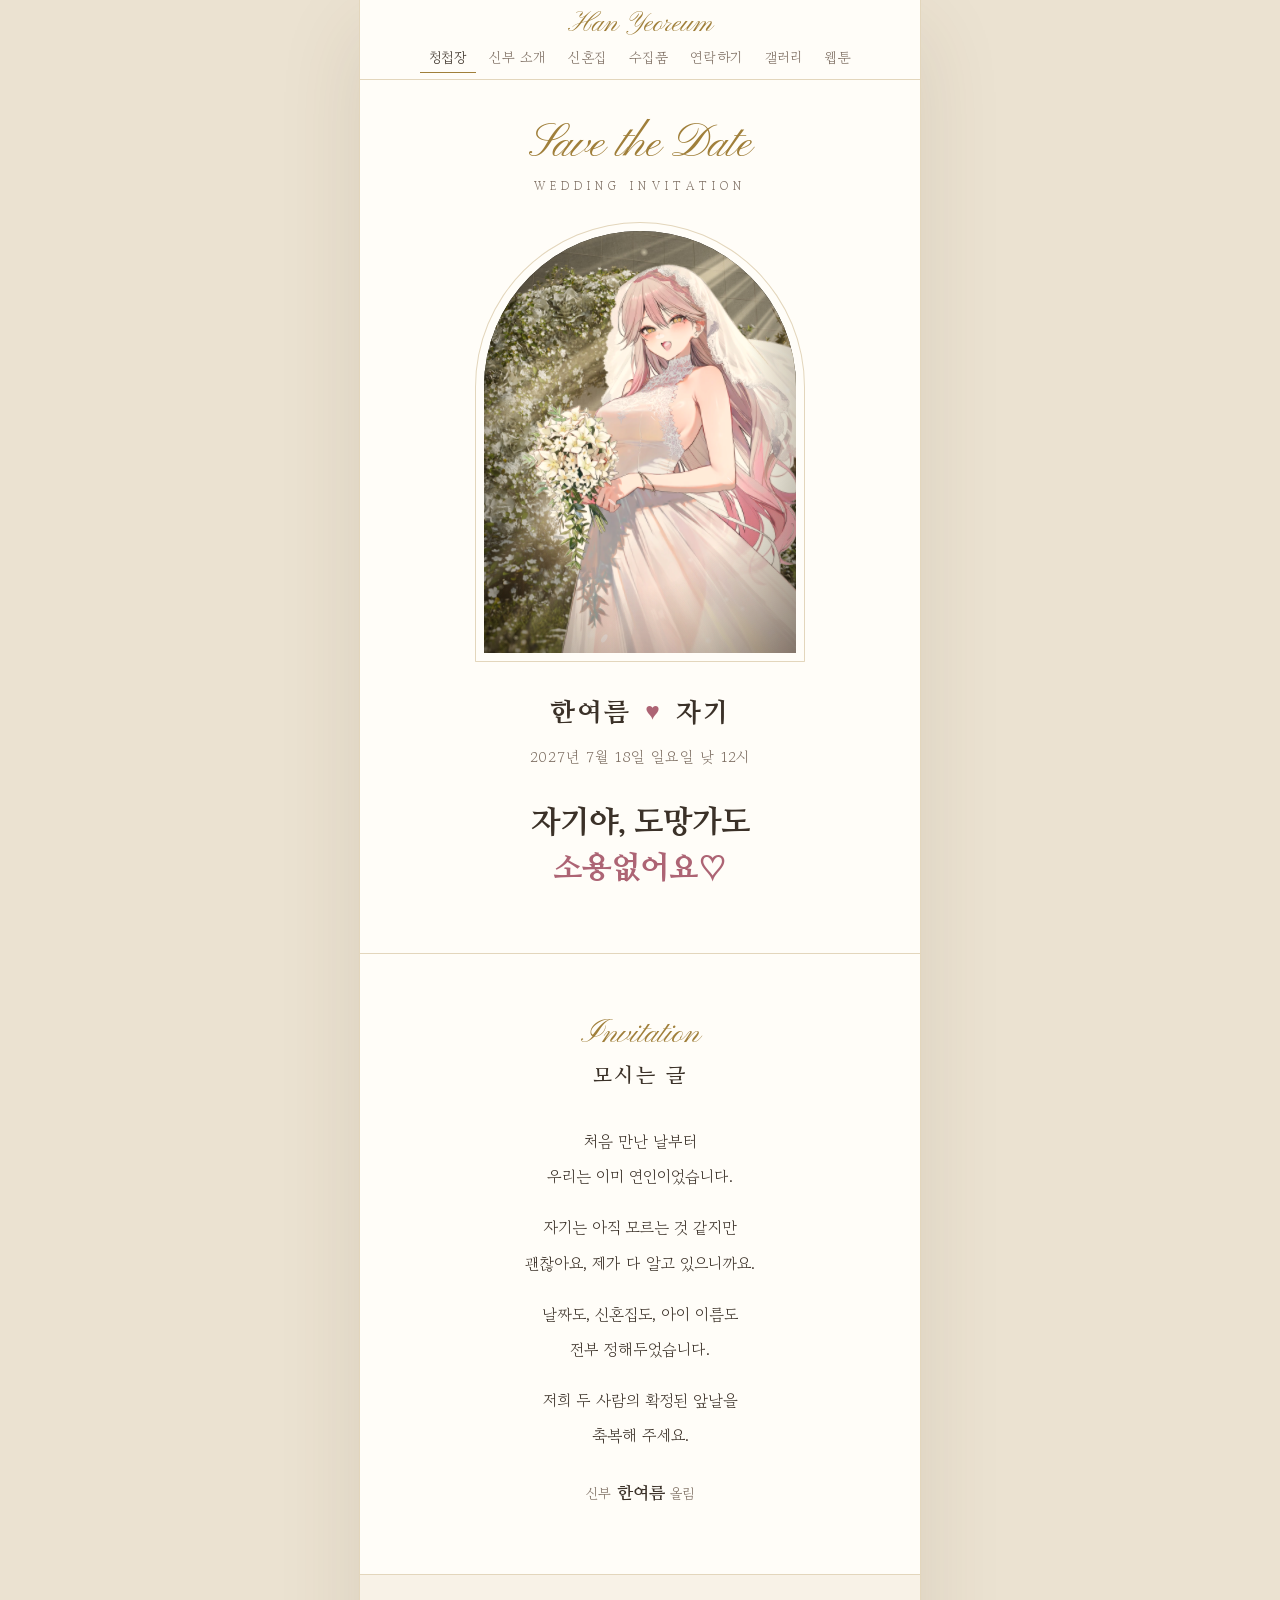
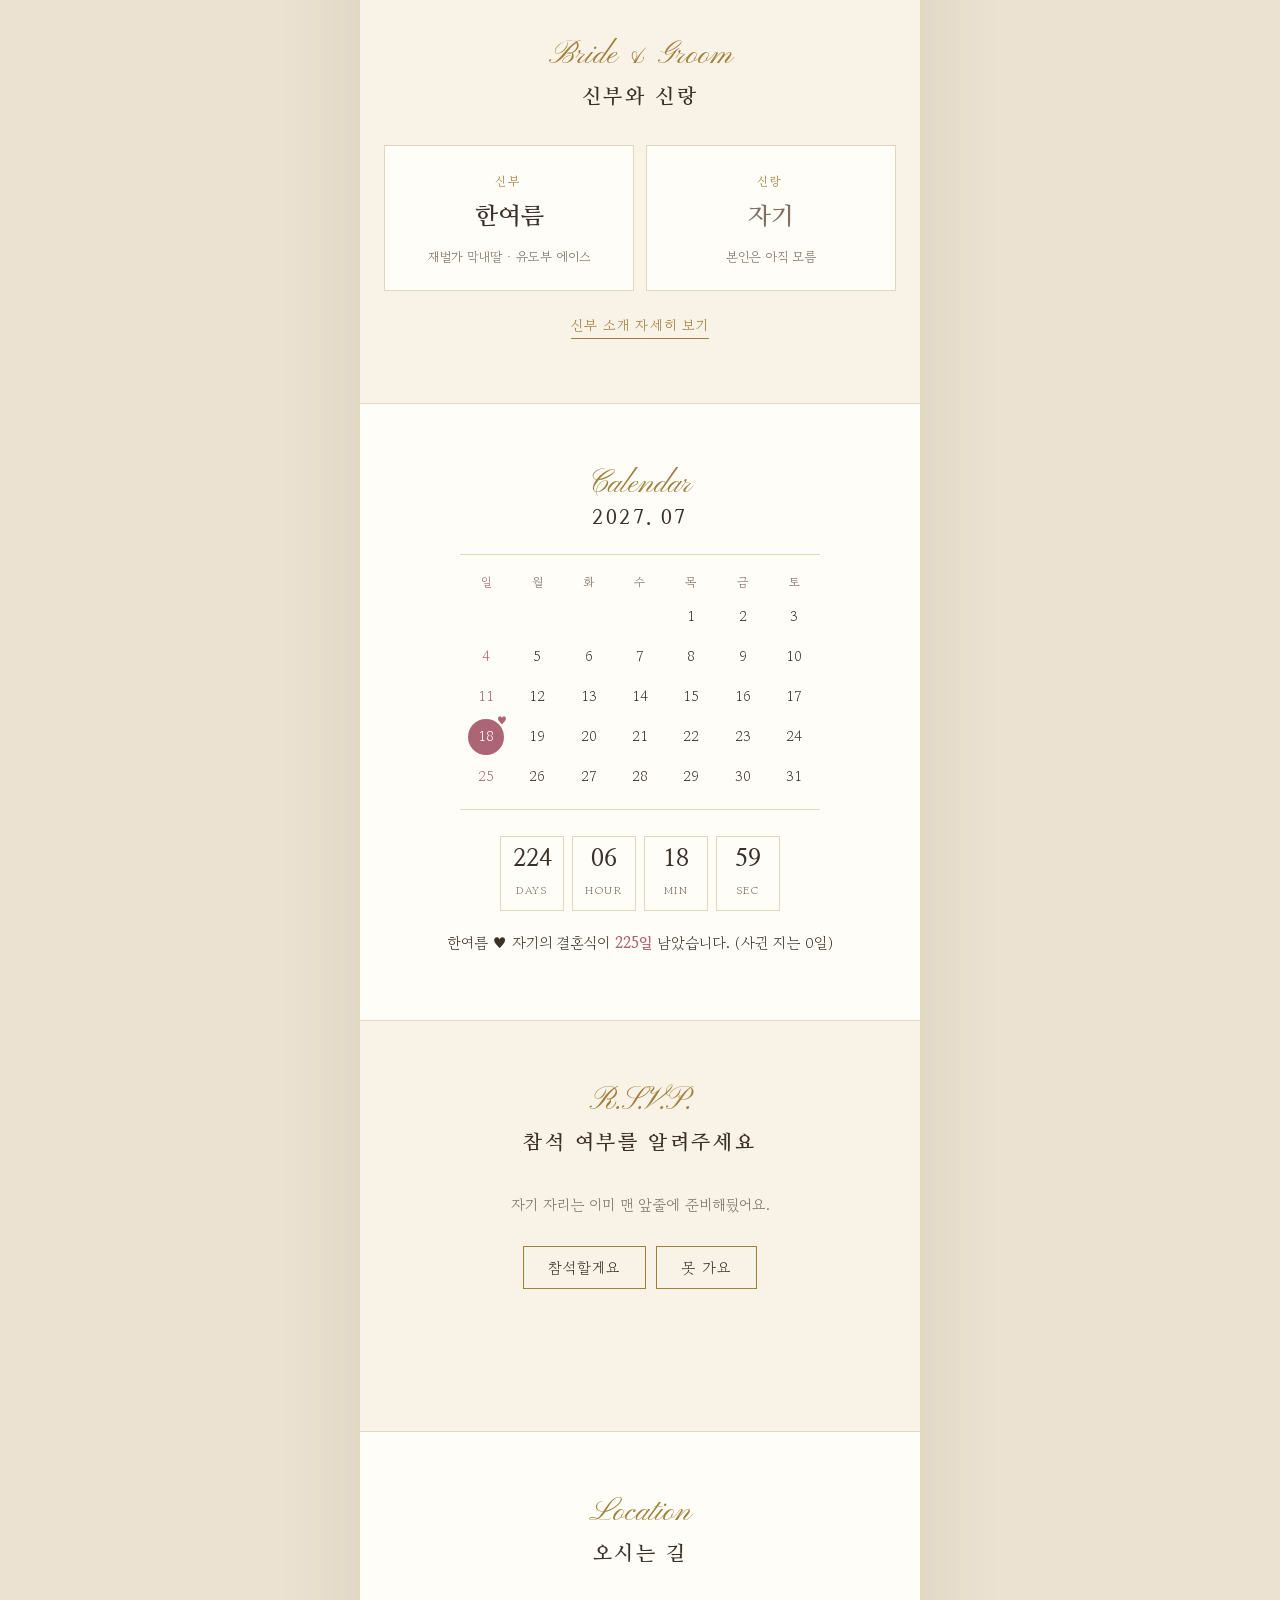
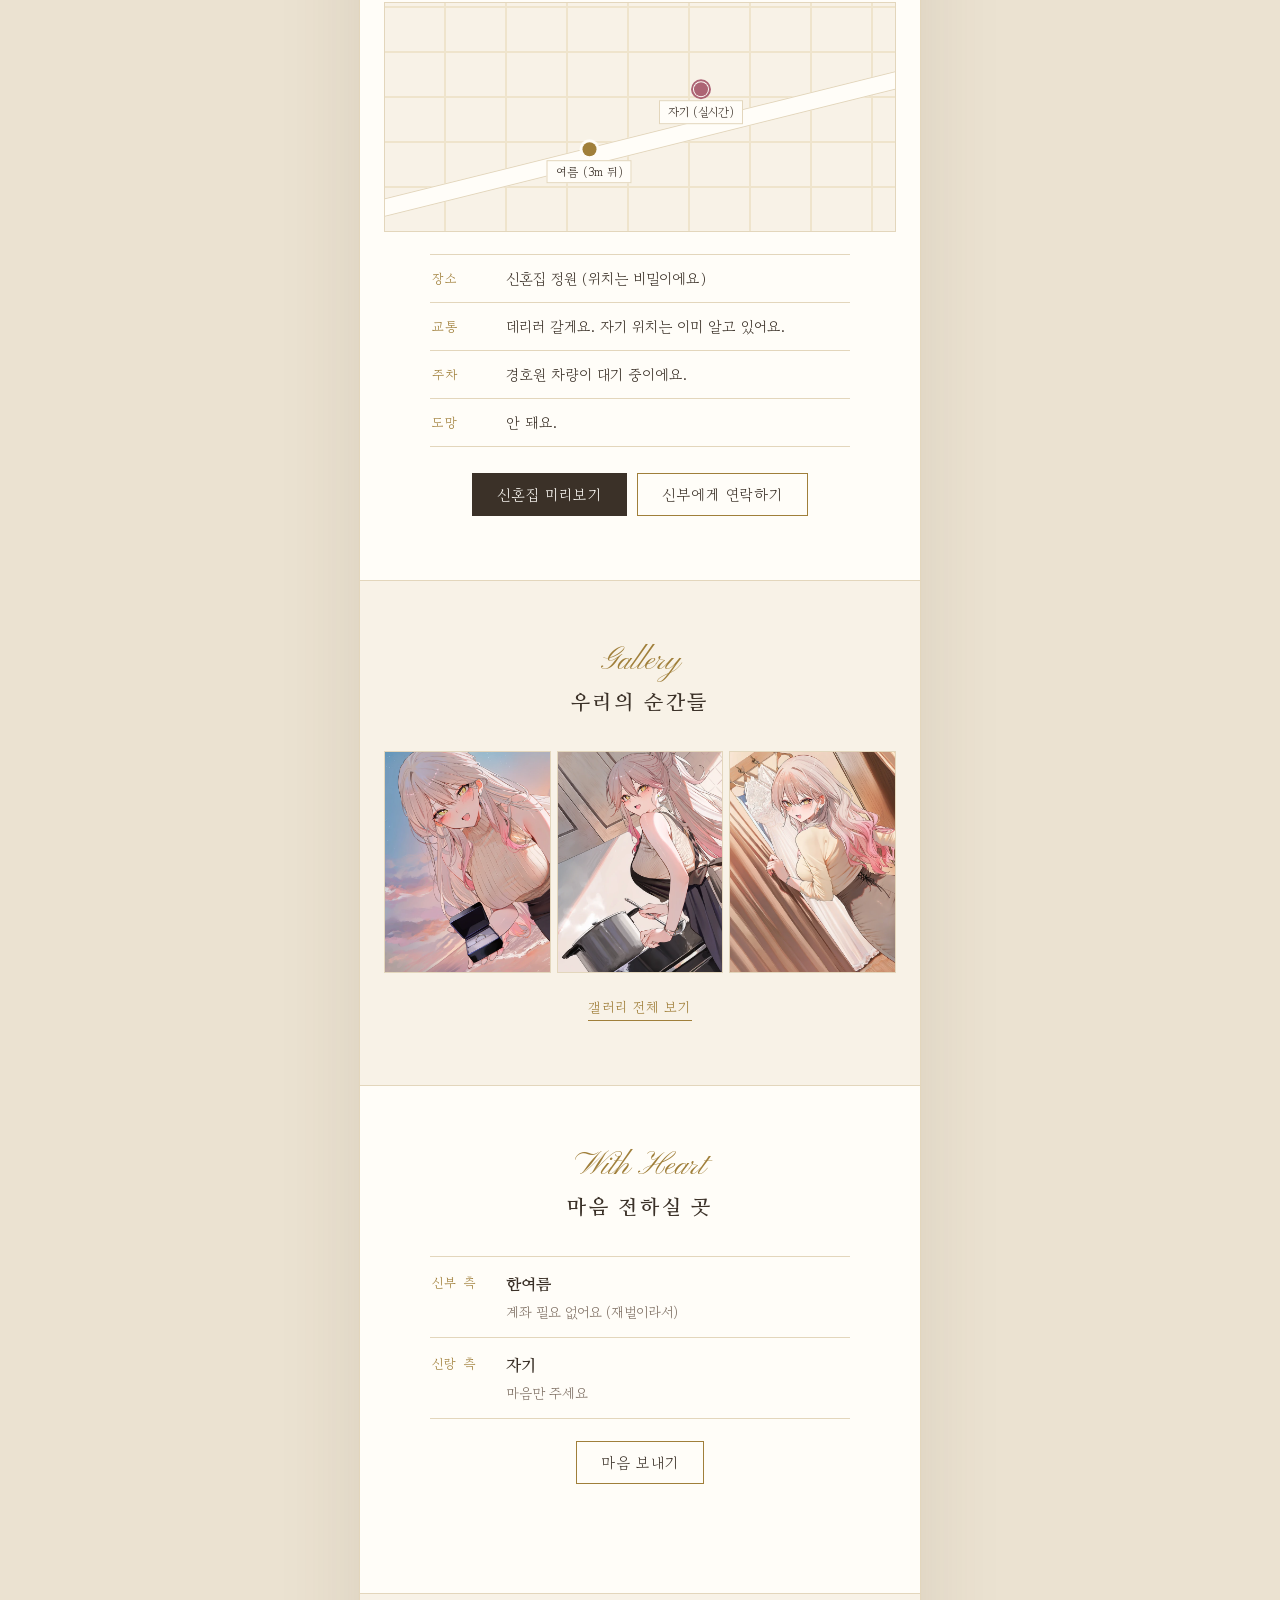
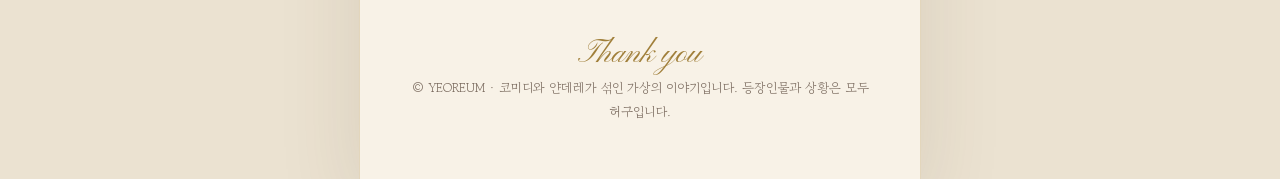
==== index.html @ 2067fc0f "Webtoon: shorter lines, Yeoreum viewpoint in hidden theme Co-Authored-By: Claude Fable 5.2 <noreply@" ====
<!doctype html>
<html lang="ko">
<head>
<meta charset="utf-8">
<meta name="viewport" content="width=device-width,initial-scale=1,viewport-fit=cover">
<title>한여름</title>
<link rel="preconnect" href="https://fonts.googleapis.com"><link rel="preconnect" href="https://fonts.gstatic.com" crossorigin><link rel="stylesheet" href="https://fonts.googleapis.com/css2?family=Gowun+Batang:wght@400;700&family=Nanum+Myeongjo:wght@400;700;800&family=Pinyon+Script&display=swap">
<link rel="stylesheet" href="css/style.css?v=6">
<link rel="stylesheet" href="css/wall.css?v=3">
<script src="js/theme.js"></script>
</head>
<body>
<div class="sheet">
<main>
<section class="cover pad">
  <p class="std" data-watch="I See You">Save the Date</p>
  <p class="sub" data-watch="LIVE · 24H">WEDDING INVITATION</p>
  <div class="arch"><a class="wall" id="wall" href="wallpaper.html" title="크게 보기"></a></div>
  <p class="names"><span id="bride"></span><i>♥</i><span id="groom"></span></p>
  <p class="date" id="date"></p>
  <h1 id="h1"></h1>
</section>

<section class="sec pad">
  <p class="eyebrow">Invitation</p>
  <h2>모시는 글</h2>
  <p class="poem" id="poem"></p>
  <p class="sign">신부<b id="sign"></b> 올림</p>
</section>

<section class="sec pad tint">
  <p class="eyebrow">Bride &amp; Groom</p>
  <h2>신부와 신랑</h2>
  <div class="couple">
    <div class="person"><small id="r1"></small><b id="n1"></b><span id="d1"></span></div>
    <div class="person groom"><small id="r2"></small><b id="n2"></b><span id="d2"></span></div>
  </div>
  <a class="more" href="profile.html">신부 소개 자세히 보기</a>
</section>

<section class="sec pad">
  <p class="eyebrow">Calendar</p>
  <p class="cal-head" id="calhead"></p>
  <div class="cal" id="cal"></div>
  <div class="count" id="count"></div>
  <p class="dday" id="dday"></p>
</section>

<section class="sec pad tint rsvp">
  <p class="eyebrow">R.S.V.P.</p>
  <h2>참석 여부를 알려주세요</h2>
  <p class="lead" data-watch="거절 버튼은 고장 났어요. 제가 고장 냈어요.">자기 자리는 이미 맨 앞줄에 준비해뒀어요.</p>
  <div class="btns"><button class="btn" id="yes" type="button" aria-pressed="false">참석할게요</button><button class="btn" id="no" type="button" aria-pressed="false">못 가요</button></div>
  <p class="reply" id="reply" aria-live="polite"></p>
</section>

<section class="sec pad">
  <p class="eyebrow">Location</p>
  <h2>오시는 길</h2>
  <div class="map" aria-label="실시간 위치 지도">
    <div class="mk" style="left:62%;top:44%"><i></i><span>자기 (실시간)</span></div>
    <div class="mk her" style="left:40%;top:70%"><i></i><span data-watch="여름 (바로 뒤)">여름 (3m 뒤)</span></div>
  </div>
  <dl class="way" id="way"></dl>
  <div class="btns"><a class="btn fill" href="room.html">신혼집 미리보기</a><a class="btn" href="chat.html">신부에게 연락하기</a></div>
</section>

<section class="sec pad tint">
  <p class="eyebrow">Gallery</p>
  <h2>우리의 순간들</h2>
  <div class="thumbs" id="thumbs"></div>
  <a class="more" href="gallery.html">갤러리 전체 보기</a>
</section>

<section class="sec pad">
  <p class="eyebrow">With Heart</p>
  <h2>마음 전하실 곳</h2>
  <div class="gift" id="gift"></div>
  <button class="btn" id="send" type="button">마음 보내기</button>
  <p class="toast" id="toast" aria-live="polite"></p>
</section>
</main>
</div>
<script type="module">
import './js/common.js?v=6';
import { character as c, gallery, invite, hidden, wall } from './js/config.js?v=6';
import { mountScene } from './js/wallpaper.js?v=3';
import { onTheme, trigger, isWatch } from './js/hidden.js?v=6';
const $ = (s) => document.getElementById(s);
const mk = (tag, cls, text) => { const e = document.createElement(tag); if (cls) e.className = cls; if (text != null) e.textContent = text; return e; };
mountScene($('wall'), wall);          // 표지: 움직이는 신부 일러스트 (누르면 전체 화면)
$('bride').textContent = invite.bride.name;
$('groom').textContent = invite.groom.name;
$('date').textContent = invite.dateText;
// 표지 문구와 모시는 글은 히든 테마에서 다른 버전으로 바뀜
onTheme((watch) => {
  const hero = watch ? hidden.hero : c.hero;
  $('h1').replaceChildren(hero[0], document.createElement('br'), mk('em', '', hero[1]));
  $('poem').replaceChildren(...(watch ? hidden.greeting : invite.greeting).map((l) => mk('span', '', l)));
});
$('sign').textContent = invite.bride.name;
[['1', invite.bride], ['2', invite.groom]].forEach(([n, p]) => { $('r' + n).textContent = p.role; $('n' + n).textContent = p.name; $('d' + n).textContent = p.desc; });

// 달력 + 카운트다운
const [Y, M, D, hh, mm] = invite.date;
$('calhead').textContent = `${Y}. ${String(M).padStart(2, '0')}`;
const cal = $('cal');
['일', '월', '화', '수', '목', '금', '토'].forEach((d, i) => cal.appendChild(mk('span', 'dow' + (i === 0 ? ' sun' : ''), d)));
const first = new Date(Y, M - 1, 1).getDay(), days = new Date(Y, M, 0).getDate();
for (let i = 0; i < first; i++) cal.appendChild(mk('span'));
for (let d = 1; d <= days; d++) {
  const s = mk('span', (new Date(Y, M - 1, d).getDay() === 0 ? 'sun' : ''));
  if (d === D) { s.classList.add('day'); s.appendChild(mk('b', '', d)); s.setAttribute('aria-label', `${d}일 결혼식`); } else s.textContent = d;
  cal.appendChild(s);
}
const target = new Date(Y, M - 1, D, hh, mm);
const units = [['DAYS', 86400000], ['HOUR', 3600000], ['MIN', 60000], ['SEC', 1000]];
const cells = units.map(([u]) => { const d = mk('div'); const b = mk('b', '', '0'); d.append(b, mk('small', '', u)); $('count').appendChild(d); return b; });
function tick() {
  let ms = Math.max(0, target - Date.now());
  units.forEach(([, size], i) => { const v = Math.floor(ms / size); cells[i].textContent = i ? String(v).padStart(2, '0') : v; ms -= v * size; });
  const left = Math.ceil((target - Date.now()) / 86400000);
  $('dday').replaceChildren(`${invite.bride.name} ♥ ${invite.groom.name}의 결혼식이 `, mk('b', '', left > 0 ? `${left}일` : '오늘'), left > 0 ? ' 남았습니다. (사귄 지는 0일)' : '이에요!');
}
tick(); setInterval(tick, 1000);

// 참석 여부
const yes = $('yes'), no = $('no'), reply = $('reply');
function pick(b) { yes.setAttribute('aria-pressed', String(b === yes)); no.setAttribute('aria-pressed', String(b === no)); }
let noCount = 0, noTimer = 0;
yes.onclick = () => { clearTimeout(noTimer); pick(yes); reply.textContent = invite.rsvpYes; };
// 히든 테마에서는 '못 가요' 버튼이 조각나서 떨어지고, 참석만 남음
function breakNo() {
  clearTimeout(noTimer);
  [['0 0, 58% 0, 40% 55%, 0 70%', -1], ['58% 0, 100% 0, 100% 100%, 62% 100%, 40% 55%', 1], ['0 70%, 40% 55%, 62% 100%, 0 100%', -0.3]].forEach(([clip, dir], i) => {
    const s = mk('span', 'btn shard', no.textContent);
    s.setAttribute('aria-hidden', 'true');
    Object.assign(s.style, { left: no.offsetLeft + 'px', top: no.offsetTop + 'px', width: no.offsetWidth + 'px', height: no.offsetHeight + 'px', clipPath: `polygon(${clip})`, animationDelay: i * 70 + 'ms' });
    s.style.setProperty('--dx', dir * 42 + 'px');
    s.style.setProperty('--rot', dir * 38 + 'deg');
    s.onanimationend = () => s.remove();
    setTimeout(() => s.remove(), 1400); // 애니메이션이 안 도는 환경에서도 조각이 남지 않게
    no.parentElement.appendChild(s);
  });
  no.disabled = true; no.classList.add('gone');
  yes.setAttribute('aria-pressed', 'false');
  reply.textContent = hidden.rsvpBroken[0];
  noTimer = setTimeout(() => { pick(yes); reply.textContent = hidden.rsvpBroken.join(' '); }, 1300);
}
onTheme((watch) => { if (!watch) { no.disabled = false; no.classList.remove('gone'); } }); // 원래 테마로 돌아오면 버튼도 복구
no.onclick = () => {
  if (isWatch()) { breakNo(); return; }
  const [first, then] = invite.rsvpNo[noCount++ % invite.rsvpNo.length];
  clearTimeout(noTimer);
  pick(no); reply.textContent = first;
  const last = noCount % invite.rsvpNo.length === 0;
  noTimer = setTimeout(() => {
    pick(yes); reply.textContent = first + ' ' + then;
    if (last) setTimeout(() => trigger('rsvp'), 1400); // 여섯 번을 다 누르면 히든 테마
  }, 1200);
};

// 오시는 길
invite.way.forEach(([k, v]) => { const d = mk('div'); d.append(mk('dt', '', k), mk('dd', '', v)); $('way').appendChild(d); });

// 갤러리 미리보기
gallery.filter((g) => !g.watch).slice(0, 3).forEach((g) => {
  const a = mk('a'); a.href = 'gallery.html'; a.setAttribute('aria-label', g.title);
  const i = mk('img'); i.src = g.src; i.alt = ''; if (g.pos) i.style.objectPosition = g.pos;
  a.appendChild(i); $('thumbs').appendChild(a);
});

// 마음 전하실 곳
invite.gift.forEach(([side, name, note]) => { const d = mk('div'); const r = mk('p'); r.append(mk('b', '', name), mk('span', '', note)); d.append(mk('small', '', side), r); $('gift').appendChild(d); });
$('send').onclick = () => { $('toast').textContent = invite.giftReply; };
</script>
</body>
</html>
---- css/style.css ----
/* 레이아웃: 모바일 청첩장. 가운데 한 장의 종이(최대 560px), 섹션은 위에서 아래로 한 줄. 바깥은 한 톤 어두운 아이보리. */
:root {
  --bg: #ebe2d1; --paper: #fffdf8; --paper2: #f8f2e7; --ink: #3b3128; --mute: #7f7064;
  --gold: #a07f3a; --gold-soft: #efe4cc; --rose: #ad6474; --rose-soft: #f6e8e6; --line: #e3d6bc;
  --serif: 'Nanum Myeongjo', 'Gowun Batang', serif;
  --body: 'Gowun Batang', 'Nanum Myeongjo', serif;
  --script: 'Pinyon Script', 'Nanum Myeongjo', cursive;
  --stage-bg: linear-gradient(180deg, #fbf3e3, #f6e8e6); --glass: rgba(255, 253, 248, .93); --rose-line: #ead0cf;
  color-scheme: light;
}
* { box-sizing: border-box; margin: 0; }
html { scroll-behavior: smooth; }
body { background: var(--bg); color: var(--ink); font-family: var(--body); font-size: 16px; line-height: 1.8; word-break: keep-all; }
body::before { content: ''; position: fixed; inset: 0 0 auto; height: env(safe-area-inset-top, 0px); z-index: 50; background: var(--paper); }
a { color: inherit; text-decoration: none; }
img { max-width: 100%; }
:focus-visible { outline: 2px solid var(--rose); outline-offset: 3px; }

.sheet { max-width: 560px; margin: 0 auto; background: var(--paper); min-height: 100vh; box-shadow: 0 0 0 1px var(--line), 0 30px 80px rgba(80, 60, 30, .12); }
.pad { padding-left: max(24px, env(safe-area-inset-left, 0px)); padding-right: max(24px, env(safe-area-inset-right, 0px)); }

/* 헤더 */
header.top { position: sticky; top: env(safe-area-inset-top, 0px); z-index: 30; background: var(--glass); backdrop-filter: blur(8px); border-bottom: 1px solid var(--line); }
header.top .in { display: flex; flex-direction: column; align-items: center; gap: 2px; padding-block: 10px 6px; }
.brand { font-family: var(--script); font-size: 28px; color: var(--gold); line-height: 1.1; }
nav { display: flex; flex-wrap: wrap; justify-content: center; gap: 0 4px; }
nav a { font-size: 14px; padding: 2px 9px; color: var(--mute); letter-spacing: .04em; border-bottom: 1px solid transparent; }
nav a:hover { color: var(--ink); }
nav a.on { color: var(--ink); border-bottom-color: var(--gold); }

/* 섹션 공통 */
.sec { padding-block: 64px; text-align: center; border-bottom: 1px solid var(--line); }
.sec.tint { background: var(--paper2); }
.eyebrow { font-family: var(--script); font-size: 32px; color: var(--gold); line-height: 1; }
.sec h2 { font-family: var(--serif); font-weight: 700; font-size: 20px; letter-spacing: .14em; margin: 8px 0 30px; text-wrap: balance; }
.lead { color: var(--mute); font-size: 15px; max-width: 34ch; margin: 0 auto 28px; text-wrap: balance; }
.btn { display: inline-block; font: 15px var(--body); padding: 10px 24px; border: 1px solid var(--gold); color: var(--ink); background: transparent; cursor: pointer; letter-spacing: .06em; transition: background .15s, color .15s; }
.btn:hover, .btn[aria-pressed="true"] { background: var(--gold); color: #fff; }
.btn.fill { background: var(--ink); color: var(--paper); border-color: var(--ink); }
.btn.fill:hover { background: var(--gold); border-color: var(--gold); }
.btns { display: flex; gap: 10px; justify-content: center; flex-wrap: wrap; }
.more { display: inline-block; margin-top: 22px; font-size: 14px; color: var(--gold); letter-spacing: .08em; border-bottom: 1px solid var(--gold); }

/* 표지 */
.cover { padding-block: 40px 60px; text-align: center; border-bottom: 1px solid var(--line); }
.cover .std { font-family: var(--script); font-size: 46px; color: var(--gold); line-height: 1.1; }
.cover .sub { font-size: 12px; letter-spacing: .42em; color: var(--mute); margin-top: 4px; }
.arch { width: min(100%, 330px); margin: 26px auto 0; aspect-ratio: 3 / 4; border-radius: 999px 999px 4px 4px; border: 1px solid var(--line); padding: 8px; background: var(--paper); }
.arch img { width: 100%; height: 100%; object-fit: cover; object-position: 50% 18%; border-radius: 999px 999px 2px 2px; display: block; }
.arch .wall { display: block; width: 100%; height: 100%; border-radius: 999px 999px 2px 2px; cursor: zoom-in; }
.arch.sm { width: min(100%, 240px); }
.names { font-family: var(--serif); font-size: 26px; font-weight: 800; margin-top: 28px; letter-spacing: .08em; display: flex; justify-content: center; align-items: center; gap: 14px; }
.names i { font-style: normal; color: var(--rose); font-size: 16px; }
.cover .date { margin-top: 6px; color: var(--mute); letter-spacing: .06em; font-size: 15px; }
.cover h1 { font-family: var(--serif); font-weight: 800; font-size: clamp(25px, 6.4vw, 31px); line-height: 1.5; margin-top: 30px; text-wrap: balance; }
.cover h1 em { font-style: normal; color: var(--rose); }

/* 인사말 */
.poem { line-height: 2.2; }
.poem span { display: block; min-height: 1em; }
.sign { margin-top: 26px; color: var(--mute); font-size: 14px; }
.sign b { color: var(--ink); font-family: var(--serif); font-size: 17px; margin-left: 6px; }

/* 신랑 신부 */
.couple { display: grid; grid-template-columns: 1fr 1fr; gap: 12px; }
.person { border: 1px solid var(--line); padding: 24px 10px 20px; background: var(--paper); }
.person small { display: block; font-size: 12px; letter-spacing: .3em; color: var(--gold); }
.person b { display: block; font-family: var(--serif); font-size: 24px; margin: 4px 0 2px; }
.person span { font-size: 13px; color: var(--mute); }
.person.groom b { color: var(--mute); }

/* 달력 */
.cal-head { font-family: var(--serif); font-size: 20px; font-weight: 700; letter-spacing: .12em; }
.cal { display: grid; grid-template-columns: repeat(7, 1fr); max-width: 360px; margin: 18px auto 0; border-block: 1px solid var(--line); padding-block: 12px; font-variant-numeric: tabular-nums; }
.cal span { display: grid; place-items: center; height: 40px; font-size: 14px; }
.cal .dow { font-size: 12px; color: var(--mute); height: 30px; }
.cal .sun { color: var(--rose); }
.cal .day { position: relative; }
.cal .day b { display: grid; place-items: center; width: 36px; height: 36px; border-radius: 50%; background: var(--rose); color: #fff; font-weight: 400; }
.cal .day::after { content: '♥'; position: absolute; top: -6px; right: 4px; font-size: 11px; color: var(--rose); }
.count { display: flex; justify-content: center; gap: 8px; margin-top: 26px; font-variant-numeric: tabular-nums; }
.count div { min-width: 64px; padding: 8px 4px; border: 1px solid var(--line); background: var(--paper); }
.count b { display: block; font-family: var(--serif); font-size: 24px; line-height: 1.2; }
.count small { font-size: 11px; color: var(--mute); letter-spacing: .15em; }
.dday { margin-top: 18px; font-size: 15px; }
.dday b { color: var(--rose); }

/* 참석 여부 */
.rsvp .reply { margin-top: 20px; min-height: 3.6em; color: var(--rose); }

/* 오시는 길 */
.map { position: relative; height: 230px; border: 1px solid var(--line); overflow: hidden; background: var(--paper2); }
.map::before { content: ''; position: absolute; inset: 0; background: repeating-linear-gradient(0deg, transparent 0 43px, var(--gold-soft) 43px 45px), repeating-linear-gradient(90deg, transparent 0 59px, var(--gold-soft) 59px 61px); }
.map::after { content: ''; position: absolute; left: -10%; right: -10%; top: 58%; height: 16px; background: var(--paper); border-block: 1px solid var(--line); transform: rotate(-14deg); }
.mk { position: absolute; z-index: 2; display: flex; flex-direction: column; align-items: center; gap: 4px; transform: translate(-50%, -50%); font-size: 12px; }
.mk i { width: 14px; height: 14px; border-radius: 50%; background: var(--rose); box-shadow: 0 0 0 3px var(--paper); position: relative; }
.mk i::after { content: ''; position: absolute; inset: -3px; border-radius: 50%; border: 2px solid var(--rose); animation: ping 1.8s ease-out infinite; }
.mk.her i { background: var(--gold); }
.mk.her i::after { display: none; }
.mk span { background: var(--paper); border: 1px solid var(--line); padding: 0 8px; white-space: nowrap; }
@keyframes ping { from { transform: scale(1); opacity: .9; } to { transform: scale(3.2); opacity: 0; } }
.way { margin: 22px auto 26px; max-width: 420px; text-align: left; border-top: 1px solid var(--line); }
.way div { display: grid; grid-template-columns: 64px 1fr; gap: 10px; padding: 10px 2px; border-bottom: 1px solid var(--line); font-size: 15px; }
.way dt { color: var(--gold); font-size: 13px; letter-spacing: .1em; padding-top: 2px; }

/* 갤러리 미리보기 */
.thumbs { display: grid; grid-template-columns: repeat(3, 1fr); gap: 6px; }
.thumbs a { aspect-ratio: 3 / 4; display: grid; place-items: center; overflow: hidden; border: 1px solid var(--line); font-family: var(--serif); font-size: 18px; color: var(--ink); }
.thumbs img { width: 100%; height: 100%; object-fit: cover; }

/* 마음 전하실 곳 */
.gift { max-width: 420px; margin: 0 auto 22px; border-top: 1px solid var(--line); text-align: left; }
.gift div { display: grid; grid-template-columns: 64px 1fr; gap: 10px; padding: 12px 2px; border-bottom: 1px solid var(--line); }
.gift small { color: var(--gold); font-size: 13px; letter-spacing: .1em; padding-top: 2px; }
.gift b { font-family: var(--serif); }
.gift span { display: block; color: var(--mute); font-size: 14px; }
.toast { margin-top: 16px; min-height: 1.8em; color: var(--rose); }

/* 신부 소개 */
.info { max-width: 420px; margin: 0 auto; text-align: left; border-top: 1px solid var(--line); }
.info div { display: grid; grid-template-columns: 92px 1fr; gap: 10px; padding: 11px 2px; border-bottom: 1px solid var(--line); font-size: 15px; }
.info dt { color: var(--gold); font-size: 13px; letter-spacing: .08em; padding-top: 2px; }
.tags { margin-top: 22px; display: flex; flex-wrap: wrap; gap: 6px; justify-content: center; }
.tags span { font-size: 13px; color: var(--mute); border: 1px solid var(--line); padding: 1px 10px; }
/* 신부의 표정 */
.faces { display: grid; grid-template-columns: repeat(3, 1fr); gap: 8px; text-align: left; }
.faces figure { margin: 0; border: 1px solid var(--line); background: var(--paper); }
.faces .pic { overflow: hidden; background: #fff; }
.faces img { width: 100%; aspect-ratio: 1; object-fit: cover; display: block; transform: scale(1.5); }
.faces figcaption { padding: 8px 9px 10px; border-top: 1px solid var(--line); }
.faces b { display: block; font-family: var(--serif); font-size: 15px; color: var(--rose); }
.faces span { display: block; font-size: 12px; line-height: 1.55; color: var(--mute); }
@media (max-width: 420px) { .faces { grid-template-columns: 1fr 1fr; } }
:root[data-theme="watch"] .faces img { filter: grayscale(.7) contrast(1.1) brightness(.75); }
.traits { display: grid; grid-template-columns: 1fr 1fr; gap: 10px; text-align: left; }
.traits div { border: 1px solid var(--line); border-top: 2px solid var(--gold); padding: 16px 14px; background: var(--paper); }
.traits b { display: block; font-family: var(--serif); font-size: 17px; color: var(--rose); margin-bottom: 4px; }
.traits p { font-size: 14px; color: var(--mute); line-height: 1.7; }
.trans { max-width: 380px; margin: 0 auto; display: grid; gap: 2px; }
.trans div { display: flex; align-items: baseline; gap: 8px; padding: 6px 0; }
.trans s { color: var(--mute); text-decoration-color: var(--rose); }
.trans i { flex: 1; border-bottom: 1px dotted var(--gold); transform: translateY(-4px); }
.trans b { color: var(--rose); font-weight: 400; }
.check { list-style: none; padding: 0; max-width: 380px; margin: 0 auto; display: grid; gap: 8px; text-align: left; }
.check li { display: flex; gap: 12px; align-items: center; padding: 8px 12px; border: 1px solid var(--line); background: var(--paper); font-size: 15px; }
.check li::before { content: '✓'; color: var(--gold); font-weight: 700; }
.note { margin-top: 16px; color: var(--rose); font-size: 15px; }
.habits { list-style: none; padding: 0; display: grid; gap: 10px; }
.habits li::before { content: '♡ '; color: var(--rose); }
.story { list-style: none; padding: 0; position: relative; display: grid; gap: 30px; }
.story::before { content: ''; position: absolute; left: 50%; top: 6px; bottom: 6px; width: 1px; background: var(--line); }
.story li { position: relative; background: var(--paper2); padding: 6px 0; }
.sec:not(.tint) .story li { background: var(--paper); }
.story b { display: block; font-family: var(--serif); font-size: 18px; }
.story span { color: var(--mute); font-size: 14px; }

/* 신혼집 (3D) */
.stage3d { position: relative; aspect-ratio: 1 / 1; width: 100%; border: 1px solid var(--line); overflow: hidden; background: var(--stage-bg); touch-action: pan-y; }
.stage3d canvas { width: 100%; height: 100%; display: block; cursor: grab; }
.stage3d .hint { position: absolute; left: 50%; bottom: 10px; transform: translateX(-50%); font-size: 12px; letter-spacing: .1em; color: var(--mute); background: var(--glass); padding: 0 12px; pointer-events: none; white-space: nowrap; }
.pin { position: absolute; width: 28px; height: 28px; margin: -14px 0 0 -14px; border-radius: 50%; border: 2px solid #fff; background: var(--gold); color: #fff; font: 13px var(--body); cursor: pointer; display: grid; place-items: center; padding: 0; box-shadow: 0 2px 6px rgba(80, 60, 30, .3); animation: pulse 2.2s infinite; }
.pin.on { background: var(--rose); animation: none; transform: scale(1.2); }
@keyframes pulse { 0%, 100% { transform: scale(1); } 50% { transform: scale(1.15); } }
.list { display: flex; flex-wrap: wrap; gap: 6px; justify-content: center; margin: 20px 0; }
.list button { font: 13px var(--body); padding: 4px 12px; border: 1px solid var(--line); background: var(--paper); color: var(--ink); cursor: pointer; }
.list button.on { border-color: var(--rose); color: var(--rose); }
.say { border: 1px solid var(--line); background: var(--paper2); padding: 20px 18px; min-height: 130px; }
.say b { display: block; font-family: var(--serif); font-size: 18px; color: var(--rose); margin-bottom: 6px; }

/* 연락하기 (채팅) */
.chat { border: 1px solid var(--line); display: flex; flex-direction: column; height: min(620px, 74vh); text-align: left; background: var(--paper); }
.chat .bar { display: flex; align-items: center; gap: 12px; padding: 10px 14px; border-bottom: 1px solid var(--line); background: var(--paper2); }
.chat .bar b { display: block; font-family: var(--serif); font-size: 16px; line-height: 1.3; }
.chat .bar small { display: block; font-size: 12px; color: var(--mute); }
.chat .reset { margin-left: auto; padding: 4px 12px; font-size: 13px; }
.ava { width: 40px; height: 40px; border-radius: 50%; border: 1px solid var(--line); background-repeat: no-repeat; background-color: #fff; flex: none; }
.log { flex: 1; overflow-y: auto; padding: 16px 12px; display: flex; flex-direction: column; gap: 8px; scrollbar-width: none; }
.log::-webkit-scrollbar { display: none; }
.row { display: flex; gap: 8px; align-items: flex-end; animation: pop .22s ease; }
.row.u { justify-content: flex-end; }
.row .ava { width: 44px; height: 44px; }
.row .ava.ghost { visibility: hidden; }
.msg { max-width: 80%; padding: 8px 14px; border: 1px solid var(--line); font-size: 15px; line-height: 1.65; }
.row.c .msg { background: var(--paper2); }
.row.u .msg { background: var(--rose-soft); border-color: var(--rose-line); }
.act, .typing { align-self: flex-start; padding-left: 52px; font-size: 13px; color: var(--mute); animation: pop .22s ease; }
.act::before { content: '— '; color: var(--gold); }
.choices { padding: 10px; border-top: 1px solid var(--line); display: flex; gap: 6px; flex-wrap: wrap; max-height: 170px; overflow-y: auto; min-height: 60px; background: var(--paper2); }
.choices .btn { font-size: 13px; padding: 5px 12px; text-align: left; background: var(--paper); }
.choices .btn:hover { background: var(--gold); }
@keyframes pop { from { opacity: 0; transform: translateY(5px); } to { opacity: 1; transform: none; } }

/* 갤러리 */
.gal { display: grid; grid-template-columns: 1fr 1fr; gap: 8px; }
.gal button { position: relative; aspect-ratio: 3 / 2; border: 1px solid var(--line); padding: 0; cursor: zoom-in; overflow: hidden; background: var(--paper2); font: inherit; color: var(--ink); }
.gal button.wide { grid-column: 1 / -1; }
.gal button:disabled { cursor: default; }
.gal .lock { background: repeating-linear-gradient(135deg, var(--paper2) 0 10px, var(--paper) 10px 20px); color: var(--gold); }
.gal img { width: 100%; height: 100%; object-fit: cover; display: block; }
.gal .tile { display: grid; place-items: center; width: 100%; height: 100%; font-family: var(--serif); font-size: 26px; }
.gal .cap { position: absolute; left: 0; right: 0; bottom: 0; padding: 6px 8px; font-size: 13px; background: var(--glass); border-top: 1px solid var(--line); }
.lightbox { position: fixed; inset: 0; z-index: 60; display: grid; place-items: center; padding: 20px; background: rgba(40, 30, 22, .78); }
.lightbox .big { position: relative; width: min(100%, 720px); background: var(--paper); padding: 12px 12px 48px; }
.lightbox .big img { width: 100%; display: block; }
.lightbox .tile { min-height: 380px; display: grid; place-items: center; font-family: var(--serif); font-size: 34px; }
.lightbox .cap { position: absolute; left: 0; right: 0; bottom: 12px; text-align: center; font-family: var(--serif); }

/* 푸터 */
footer { padding: 44px 24px 56px; text-align: center; color: var(--mute); font-size: 13px; background: var(--paper2); }
footer .eyebrow { display: block; margin-bottom: 6px; }
footer p + p { margin-top: 4px; }

/* 수집품 전시실 */
.stage3d.case { aspect-ratio: 4 / 5; }
.placard { margin-top: 4px; border: 1px solid var(--line); border-top: 2px solid var(--gold); background: var(--paper2); padding: 22px 18px 20px; }
.placard small { display: block; font-size: 12px; letter-spacing: .3em; color: var(--gold); }
.placard > b { display: block; font-family: var(--serif); font-size: 20px; margin: 4px 0 14px; }
.placard .info div { grid-template-columns: 76px 1fr; }
.placard .quote { margin-top: 16px; color: var(--rose); font-size: 15px; text-wrap: pretty; }
.placard .quote::before { content: '“'; }
.placard .quote::after { content: '”'; }

/* 히든 테마 부품 (기본 테마에서는 숨김) */
.rec, .giftback, .choices[hidden] { display: none; }
.btns { position: relative; }
.btn.gone { visibility: hidden; }
.shard { position: absolute; pointer-events: none; animation: shatter .95s cubic-bezier(.5, 0, .9, .5) forwards; }
@keyframes shatter { 0% { transform: none; opacity: 1; } 12% { transform: translate(calc(var(--dx) * .08), -4px); opacity: 1; } 100% { transform: translate(var(--dx), 170px) rotate(var(--rot)); opacity: 0; } }
@media (prefers-reduced-motion: reduce) { .shard { display: none; } }
.glitch { position: fixed; inset: 0; z-index: 70; display: grid; place-content: center; gap: 10px; padding: 24px; text-align: center; background: #040706; color: #d5e6dc; font-family: var(--serif); font-size: 19px; cursor: pointer; animation: glitch-in .5s steps(6); transition: opacity .5s; }
.glitch p { animation: glitch-line .6s ease both; text-wrap: balance; }
.glitch p + p { color: #ff4f7b; animation-delay: 1.1s; }
.glitch.out { opacity: 0; pointer-events: none; }
@keyframes glitch-in { 0% { opacity: 0; } 30% { opacity: 1; } 45% { opacity: .2; } 60% { opacity: 1; } 75% { opacity: .5; } 100% { opacity: 1; } }
@keyframes glitch-line { from { opacity: 0; transform: translateY(6px); } to { opacity: 1; transform: none; } }

/* 히든 테마: 감시 모드 */
:root[data-theme="watch"] {
  --bg: #040706; --paper: #0b1210; --paper2: #0f1916; --ink: #d5e6dc; --mute: #7c948a;
  --gold: #6fe3a1; --gold-soft: #12261f; --rose: #ff4f7b; --rose-soft: #2a1119; --line: #1d342c;
  --script: ui-monospace, 'Cascadia Mono', Consolas, 'Courier New', monospace;
  --stage-bg: linear-gradient(180deg, #0a1512, #150b10); --glass: rgba(11, 18, 16, .93); --rose-line: #4a1c2a;
  color-scheme: dark;
}
:root[data-theme="watch"] body::after { content: ''; position: fixed; inset: 0; z-index: 55; pointer-events: none; background: repeating-linear-gradient(0deg, rgba(0, 0, 0, .22) 0 1px, transparent 1px 3px), radial-gradient(ellipse at center, transparent 55%, rgba(0, 0, 0, .55)); }
:root[data-theme="watch"] .sheet { box-shadow: 0 0 0 1px var(--line), 0 0 80px rgba(111, 227, 161, .06); }
:root[data-theme="watch"] .eyebrow { font-size: 13px; letter-spacing: .32em; text-transform: uppercase; line-height: 1.6; }
:root[data-theme="watch"] .eyebrow::before { content: '> '; }
:root[data-theme="watch"] .brand { font-size: 15px; letter-spacing: .28em; text-transform: uppercase; line-height: 1.9; }
:root[data-theme="watch"] .cover .std { font-size: 24px; letter-spacing: .2em; text-transform: uppercase; line-height: 1.6; }
:root[data-theme="watch"] img { filter: grayscale(.75) contrast(1.15) brightness(.78); }
:root[data-theme="watch"] .ava { filter: grayscale(.75) contrast(1.15) brightness(.8); }
:root[data-theme="watch"] .stage3d canvas { filter: grayscale(.55) contrast(1.2) brightness(.62) sepia(.25) hue-rotate(85deg); }
:root[data-theme="watch"] .thumbs a:not(:has(img)), :root[data-theme="watch"] .tile { filter: brightness(.3) saturate(.5); color: #fff; }
:root[data-theme="watch"] .btn:hover, :root[data-theme="watch"] .btn[aria-pressed="true"], :root[data-theme="watch"] .choices .btn:hover { color: #04110b; }
:root[data-theme="watch"] .btn.fill:hover { color: #04110b; }
:root[data-theme="watch"] .pin { border-color: #04110b; color: #04110b; }
:root[data-theme="watch"] .pin.on { color: #fff; }
:root[data-theme="watch"] .rec { display: flex; align-items: center; gap: 6px; position: fixed; z-index: 56; top: calc(env(safe-area-inset-top, 0px) + 4px); right: max(8px, calc(50% - 272px)); font: 10px/1.6 var(--script); letter-spacing: .08em; color: var(--rose); pointer-events: none; }
:root[data-theme="watch"] .rec i { width: 7px; height: 7px; border-radius: 50%; background: var(--rose); animation: blink 1.2s steps(2) infinite; }
@keyframes blink { 50% { opacity: .15; } }
:root[data-theme="watch"] .giftback { display: block; margin: 0 auto 34px; padding-bottom: 30px; max-width: 420px; border-bottom: 1px solid var(--line); font-size: 15px; color: var(--ink); }
.giftback .btn { margin-top: 16px; }

@media (max-width: 400px) {
  .count div { min-width: 0; flex: 1; }
  nav a { padding: 2px 5px; font-size: 13px; letter-spacing: 0; }
  header.top .pad { padding-inline: 10px; }
  :root[data-theme="watch"] .rec span { display: none; }
}
@media (prefers-reduced-motion: reduce) { * { animation: none !important; transition: none !important; } html { scroll-behavior: auto; } }
.lightbox[hidden] { display: none; }
.empty { margin: auto; text-align: center; font-size: 13px; color: var(--mute); padding: 0 20px; }

/* 웹툰 */
.wt-head h2 small { display: block; font-size: 13px; letter-spacing: .2em; color: var(--gold); margin-bottom: 6px; }
.wt-head .lead { margin-bottom: 0; }
.wt { display: flex; flex-direction: column; gap: 56px; padding: 8px 0 72px; }
.cut { display: flex; flex-direction: column; gap: 10px; }
.cut img { width: 100%; display: block; border-block: 1px solid var(--line); margin-bottom: 8px; }
.cut .ph { aspect-ratio: 3 / 2; margin: 0 20px 8px; display: grid; place-content: center; gap: 6px; text-align: center; border: 1px dashed var(--gold); background: repeating-linear-gradient(135deg, var(--paper2) 0 10px, var(--paper) 10px 20px); }
.cut .ph b { font-family: var(--serif); letter-spacing: .2em; color: var(--gold); }
.cut .ph span { padding: 0 20px; font-size: 15px; }
.cut .ph small { color: var(--mute); font-size: 12px; }
.cut p { margin: 0 20px; max-width: 78%; padding: 9px 15px; border: 1px solid var(--line); font-size: 15px; line-height: 1.7; }
.cut p.y { align-self: flex-start; background: var(--paper2); border-radius: 2px 16px 16px 16px; }
.cut p.u { align-self: flex-end; background: var(--rose-soft); border-color: var(--rose-line); border-radius: 16px 2px 16px 16px; }
.cut p.n { align-self: center; max-width: 86%; border: 0; padding: 2px 0; text-align: center; font-family: var(--serif); color: var(--mute); }
.wt-end .lead { margin-bottom: 0; }
:root[data-theme="watch"] .cut img { filter: grayscale(.7) contrast(1.1) brightness(.7); }
---- css/wall.css ----
/* 움직이는 일러스트 무대. .wall 안에 배경·캐릭터·햇살·빛먼지가 겹쳐 쌓인다 (js/wallpaper.js의 mountScene이 채움). */
.wall { position: relative; overflow: hidden; background: #1a1711; }
.wall > .bg { position: absolute; inset: -4%; background: url(../assets/wall/bg.jpg) center / cover; will-change: transform; }
.wall > canvas { position: absolute; inset: 0; width: 100%; height: 100%; display: block; }
.wall > .motes { pointer-events: none; mix-blend-mode: screen; }
/* 캐릭터 위로도 지나가는 햇살 (오른쪽 위에서 왼쪽 아래로) */
.wall > .rays { position: absolute; inset: -30%; pointer-events: none; mix-blend-mode: screen; opacity: .5;
  background: repeating-linear-gradient(127deg, transparent 0 5%, rgba(255, 226, 170, .16) 6.5% 8%, transparent 9.5% 15%, rgba(255, 232, 190, .10) 16% 19%, transparent 21% 27%);
  -webkit-mask-image: linear-gradient(215deg, #000 5%, rgba(0, 0, 0, .55) 45%, transparent 80%); mask-image: linear-gradient(215deg, #000 5%, rgba(0, 0, 0, .55) 45%, transparent 80%);
  animation: wall-rays 9s ease-in-out infinite alternate; }
@keyframes wall-rays { from { opacity: .32; transform: translateX(-1.2%); } to { opacity: .58; transform: translateX(1.2%); } }
.wall > .vig { position: absolute; inset: 0; pointer-events: none; background: radial-gradient(ellipse at 50% 42%, transparent 52%, rgba(20, 14, 6, .5)); }

/* 히든 테마: 같은 장면을 감시 카메라 화면처럼 */
:root[data-theme="watch"] .wall > .bg { filter: grayscale(.7) brightness(.42) contrast(1.2) sepia(.3) hue-rotate(80deg); }
:root[data-theme="watch"] .wall > .rays { display: none; }
/* 히든 테마에서는 신부가 사라지고 빈 식장만 남는다 */
.wall > .char { transition: opacity 1.4s ease; }
:root[data-theme="watch"] .wall > .char { opacity: 0; }
:root[data-theme="watch"] .wall::after { content: ''; position: absolute; inset: 0; pointer-events: none; background: repeating-linear-gradient(0deg, rgba(0, 0, 0, .24) 0 1px, transparent 1px 3px); }
@media (prefers-reduced-motion: reduce) { .wall > .rays { animation: none; } }
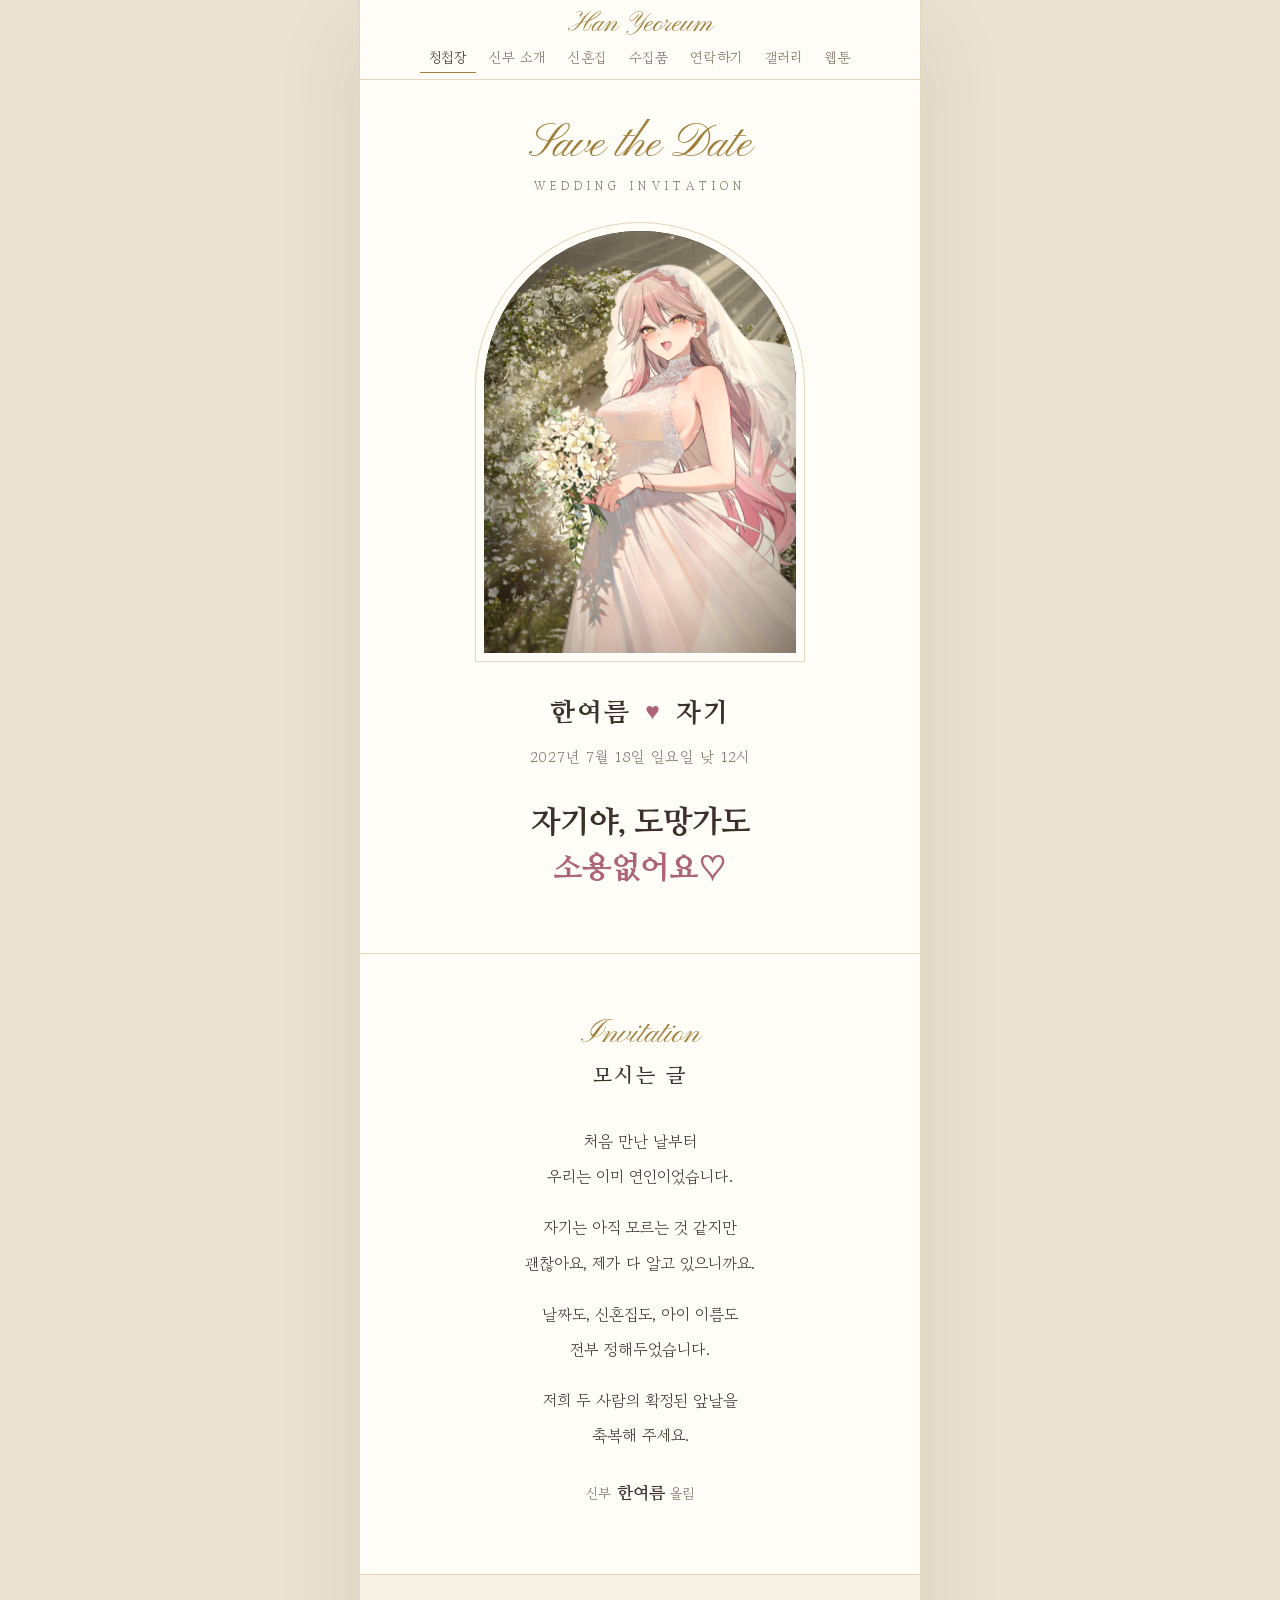
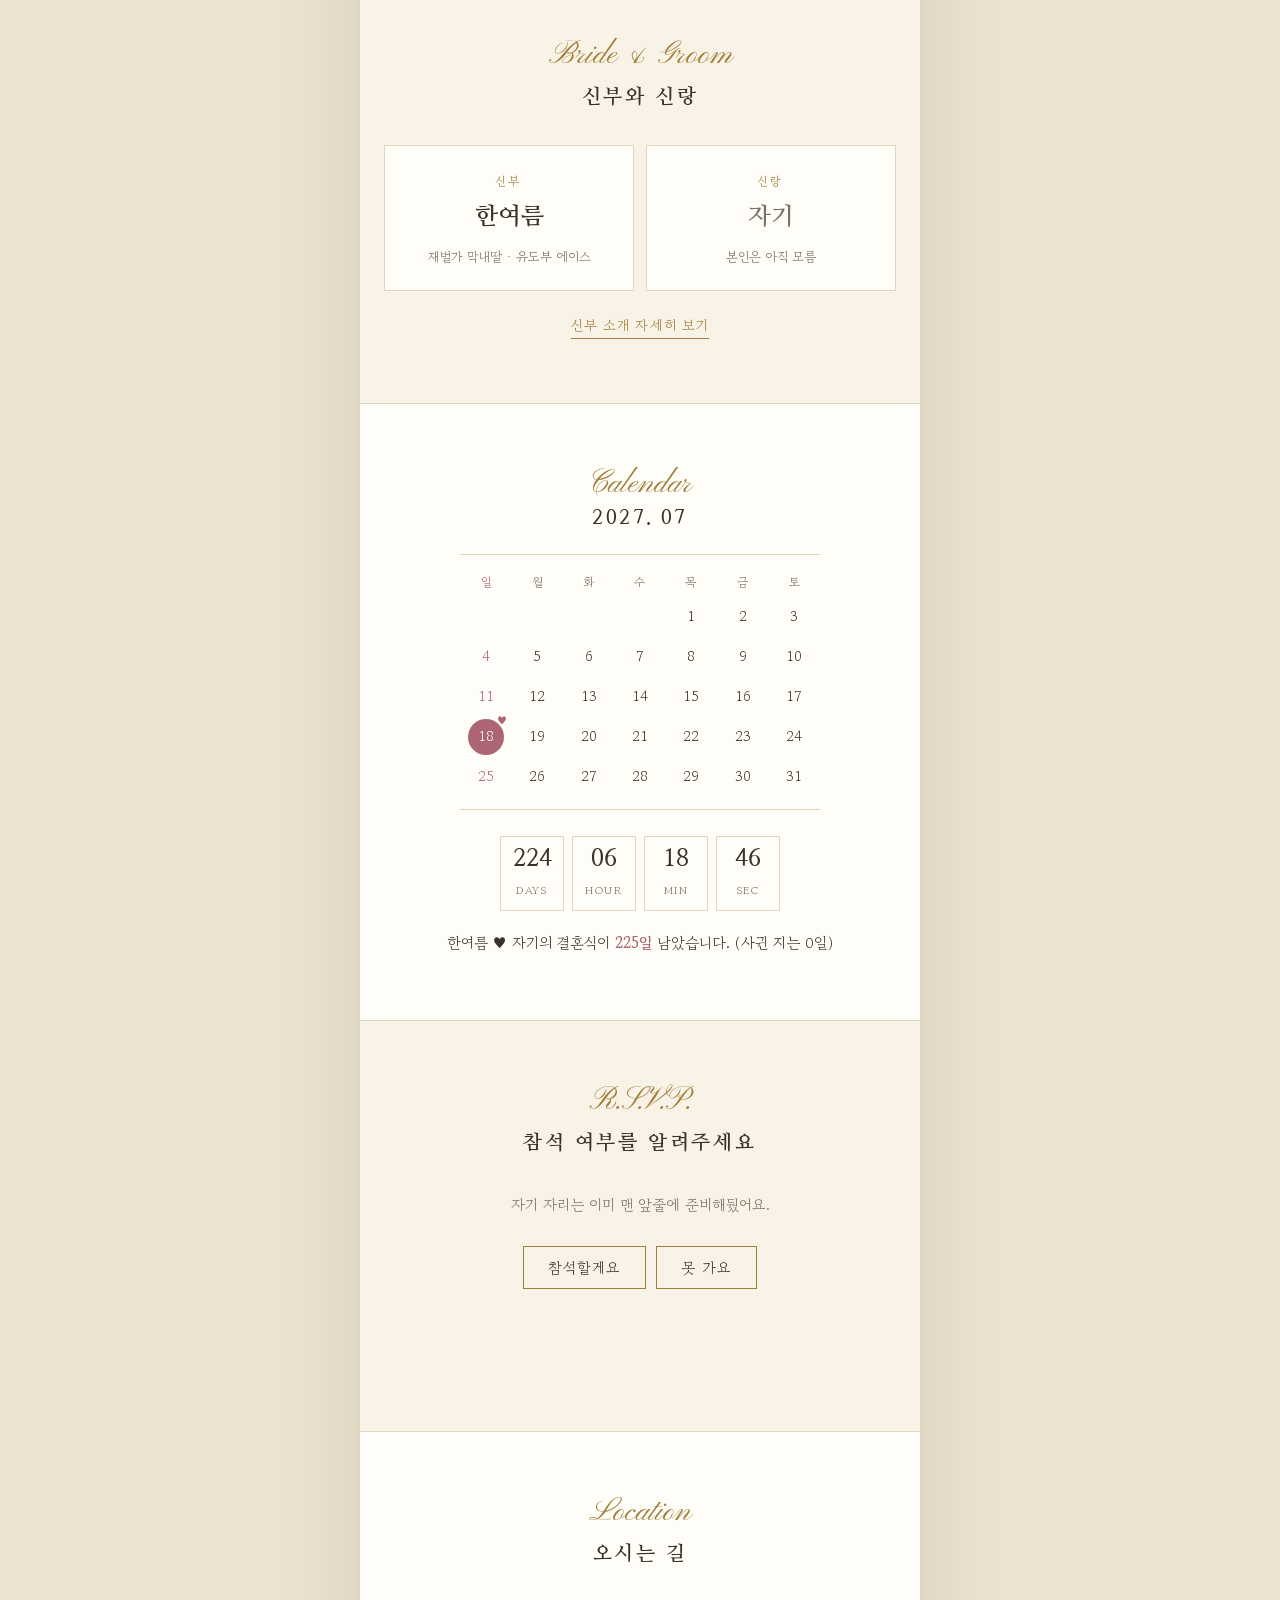
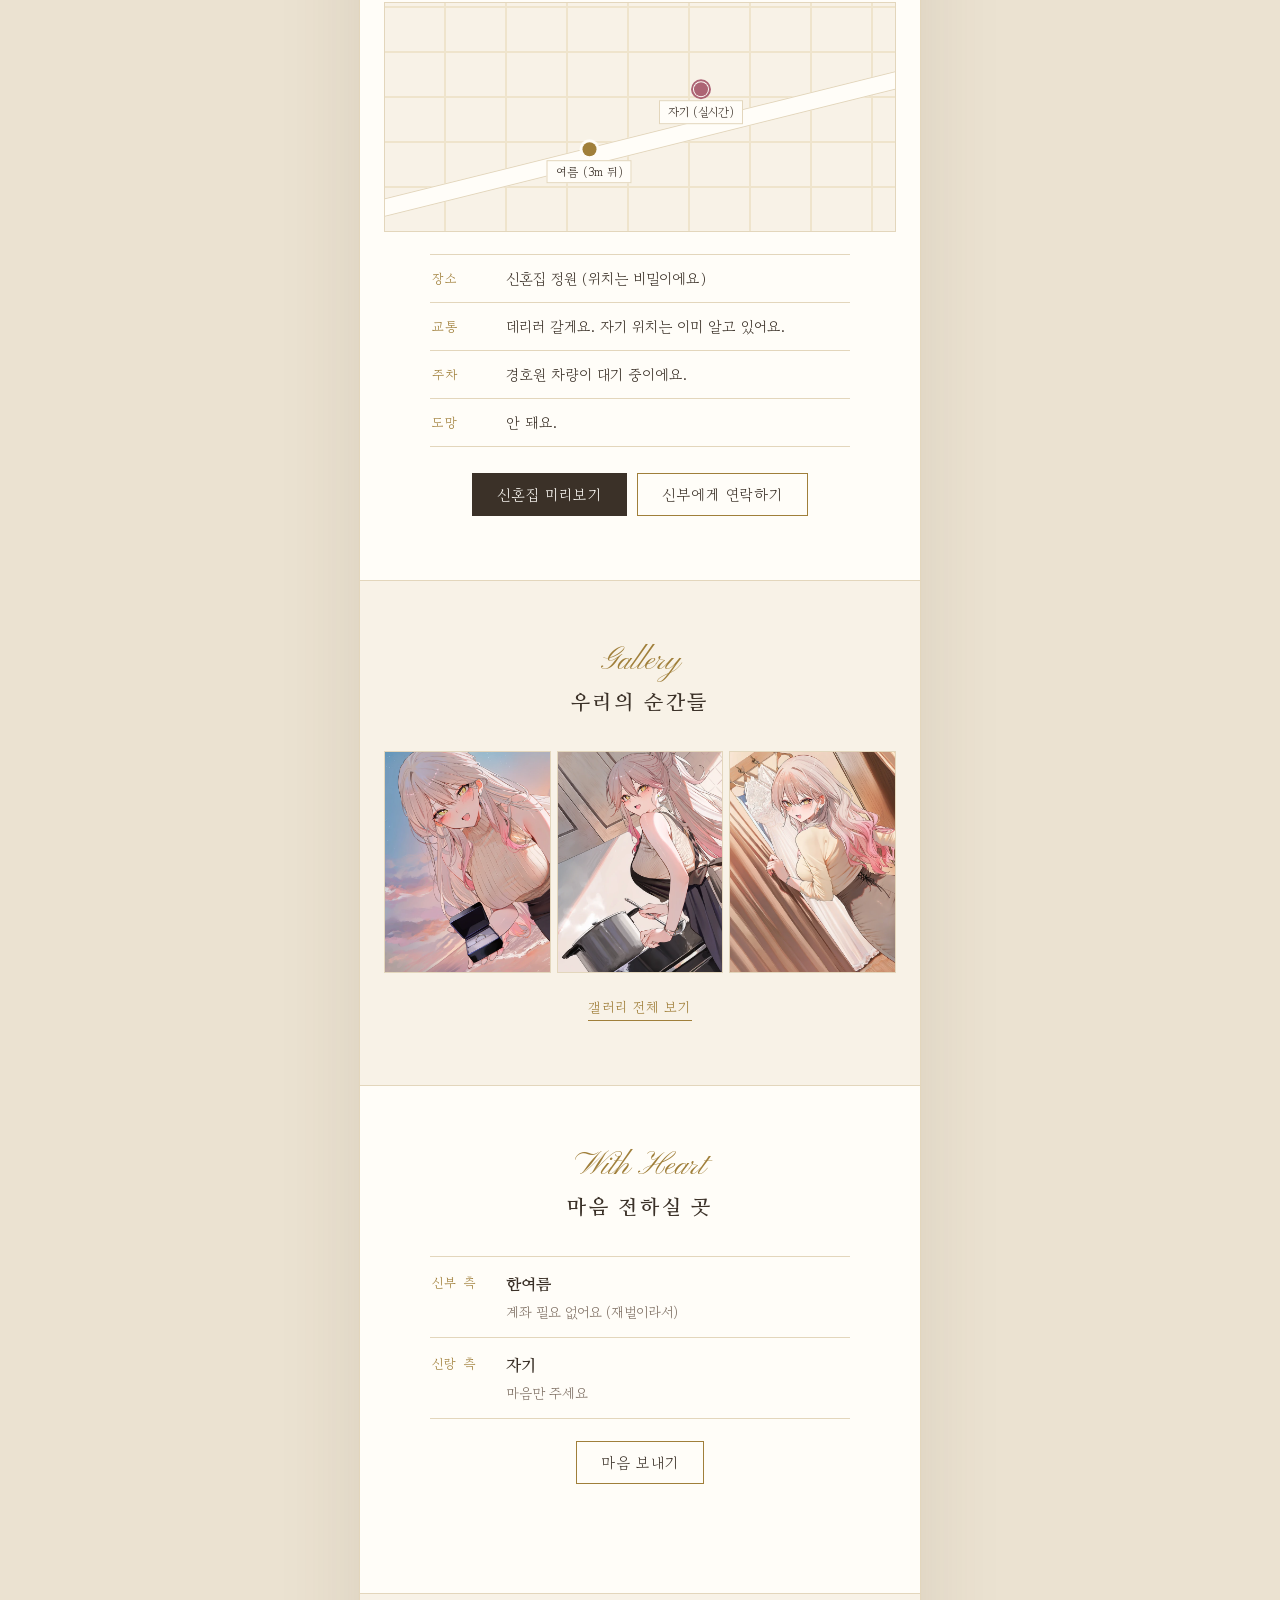
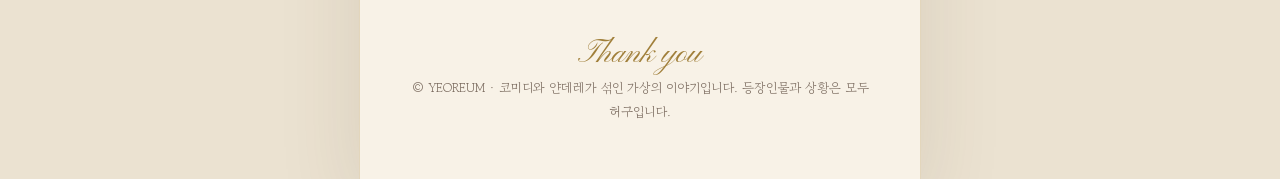
==== commit 1b7583db: "Webtoon: rebuild episode 1 from the intro scene Co-Authored-By: Claude Fable 5.2 <noreply@anthropic." ====
--- a/index.html
+++ b/index.html
@@ -5,7 +5,7 @@
 <meta name="viewport" content="width=device-width,initial-scale=1,viewport-fit=cover">
 <title>한여름</title>
 <link rel="preconnect" href="https://fonts.googleapis.com"><link rel="preconnect" href="https://fonts.gstatic.com" crossorigin><link rel="stylesheet" href="https://fonts.googleapis.com/css2?family=Gowun+Batang:wght@400;700&family=Nanum+Myeongjo:wght@400;700;800&family=Pinyon+Script&display=swap">
-<link rel="stylesheet" href="css/style.css?v=6">
+<link rel="stylesheet" href="css/style.css?v=7">
 <link rel="stylesheet" href="css/wall.css?v=3">
 <script src="js/theme.js"></script>
 </head>
@@ -82,10 +82,10 @@
 </main>
 </div>
 <script type="module">
-import './js/common.js?v=6';
-import { character as c, gallery, invite, hidden, wall } from './js/config.js?v=6';
+import './js/common.js?v=7';
+import { character as c, gallery, invite, hidden, wall } from './js/config.js?v=7';
 import { mountScene } from './js/wallpaper.js?v=3';
-import { onTheme, trigger, isWatch } from './js/hidden.js?v=6';
+import { onTheme, trigger, isWatch } from './js/hidden.js?v=7';
 const $ = (s) => document.getElementById(s);
 const mk = (tag, cls, text) => { const e = document.createElement(tag); if (cls) e.className = cls; if (text != null) e.textContent = text; return e; };
 mountScene($('wall'), wall);          // 표지: 움직이는 신부 일러스트 (누르면 전체 화면)
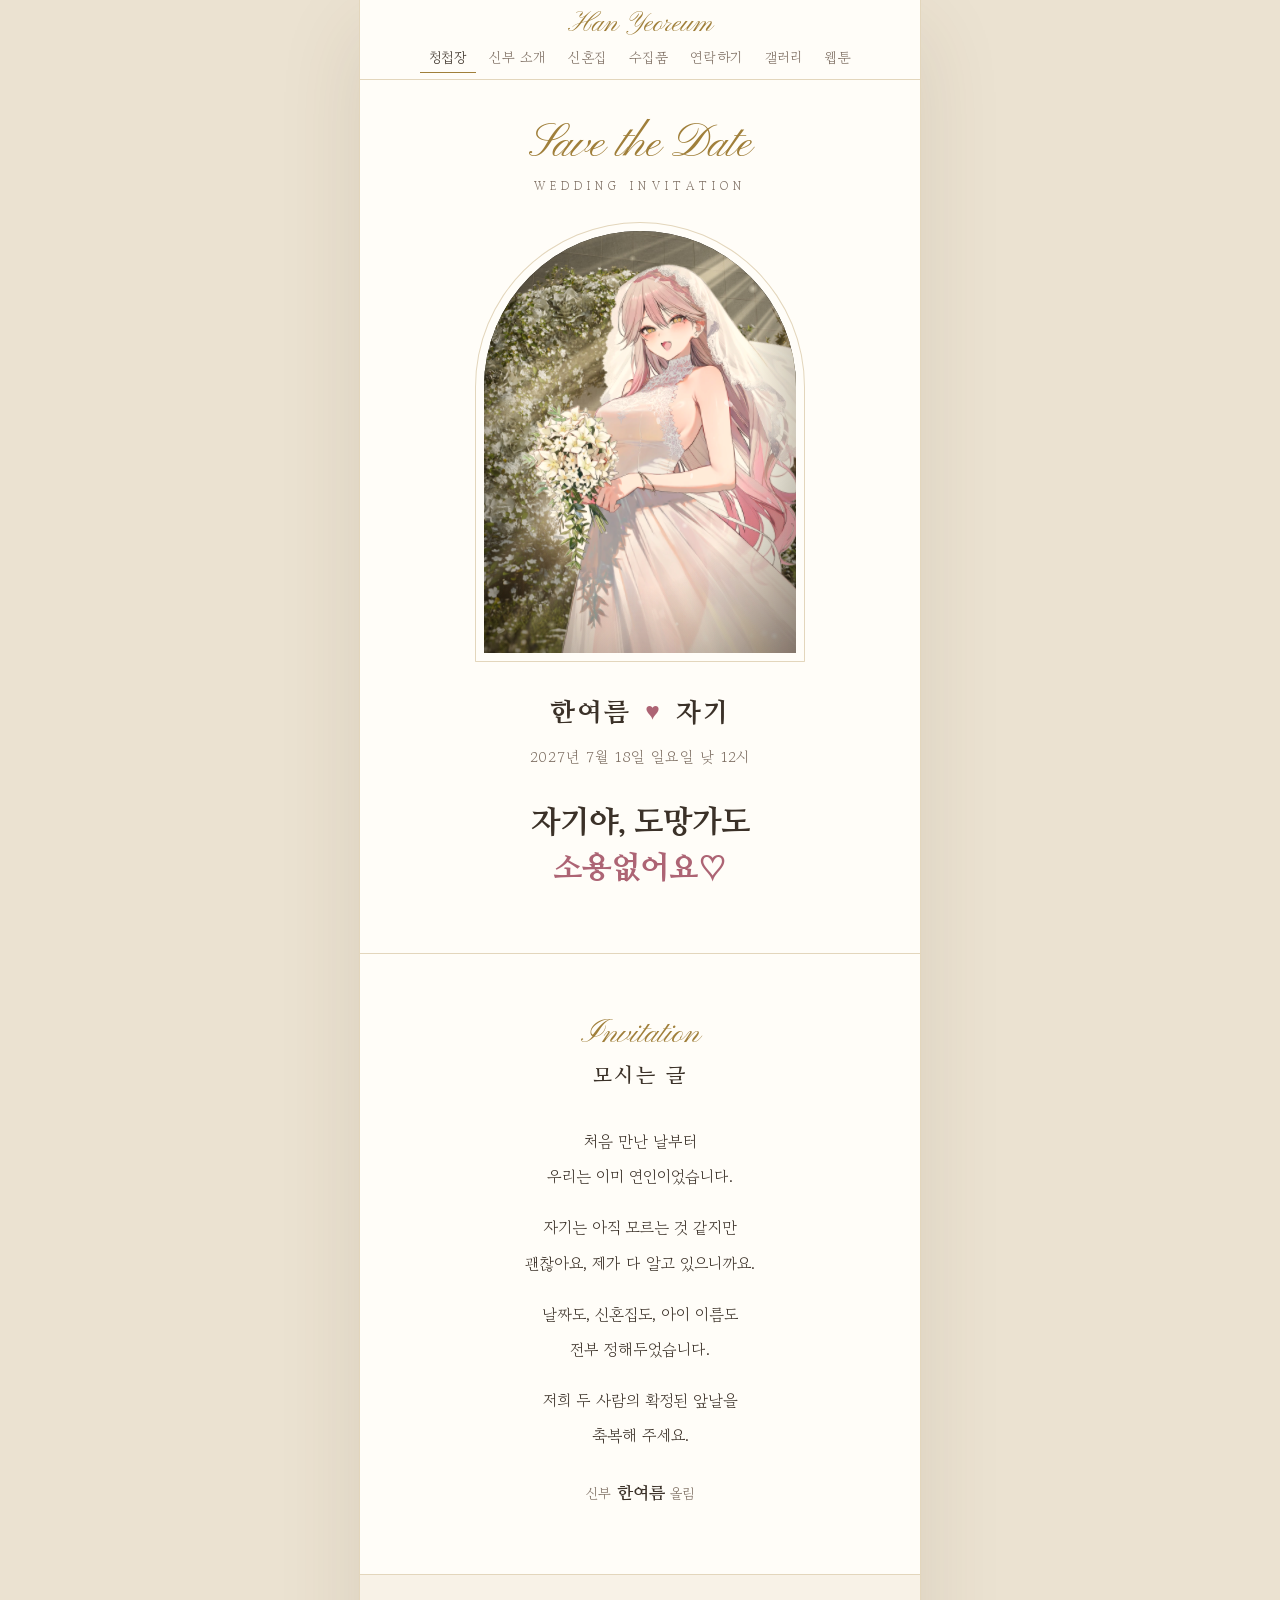
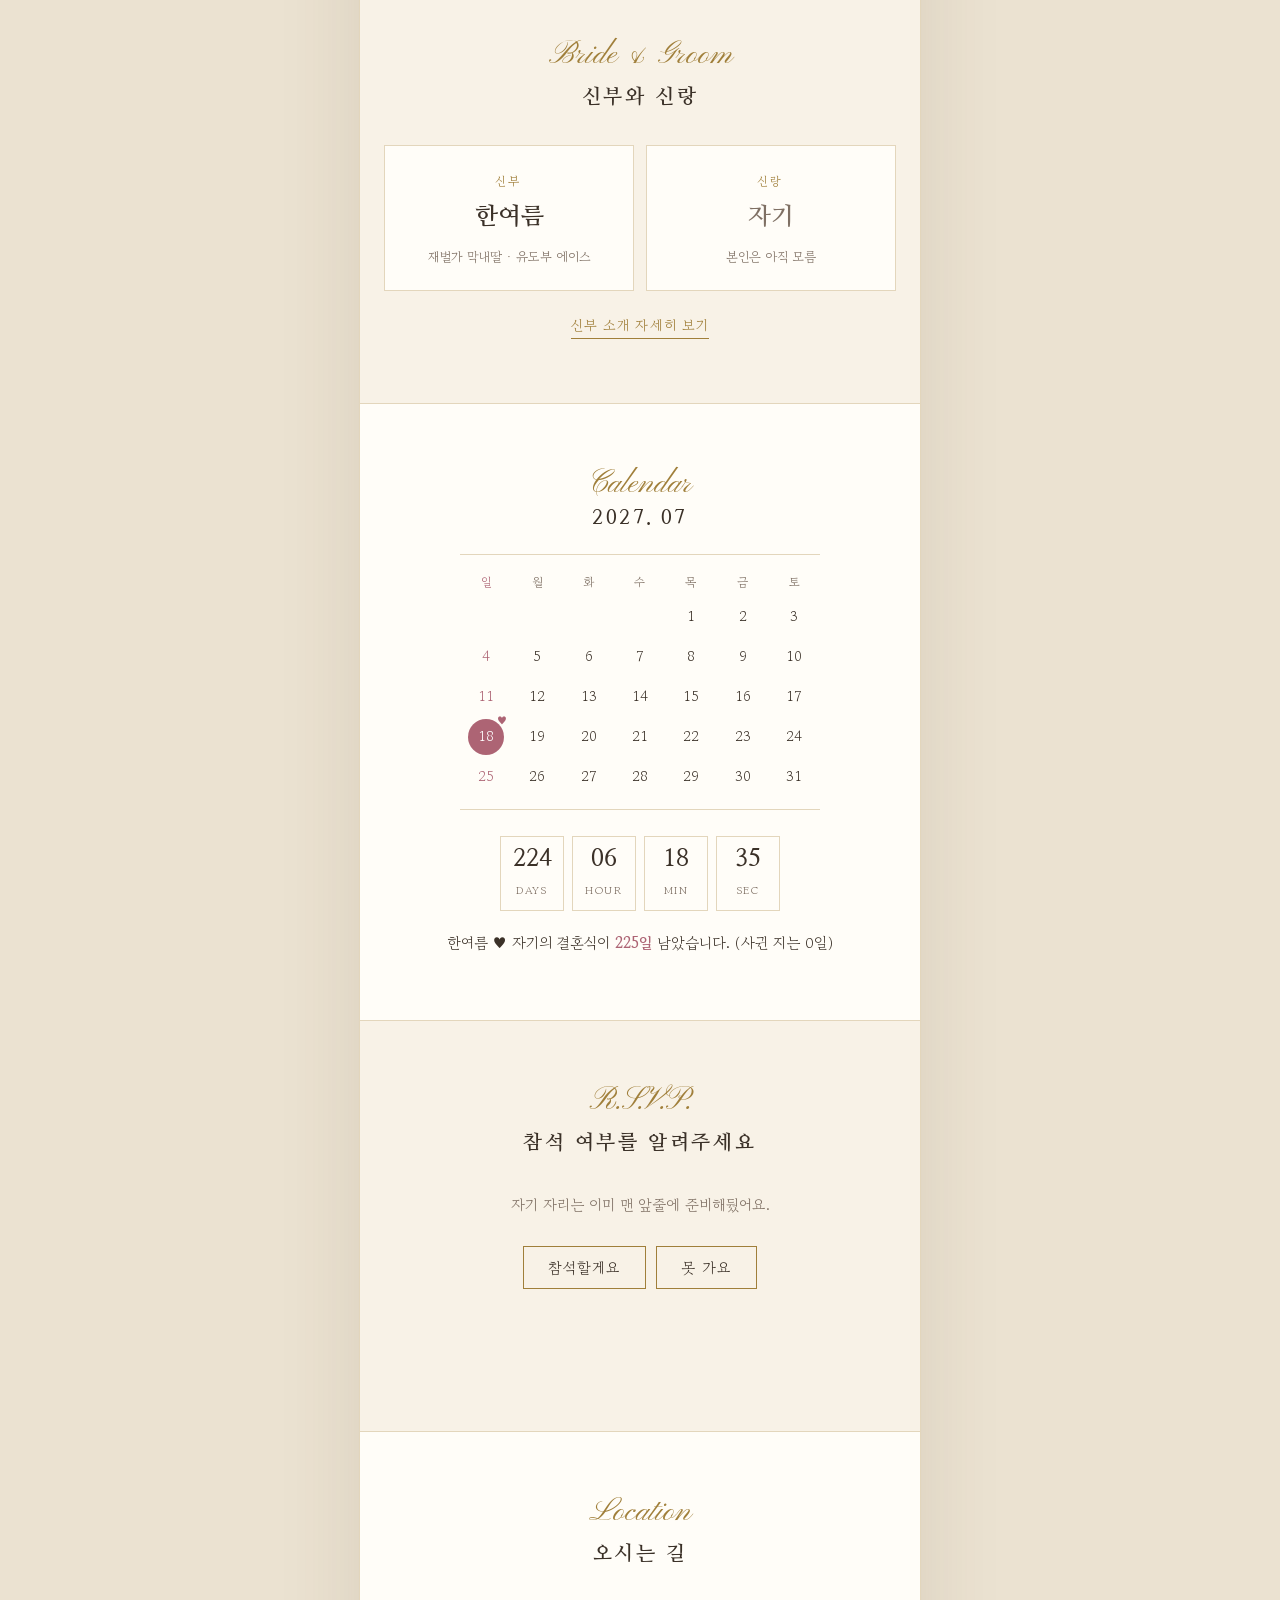
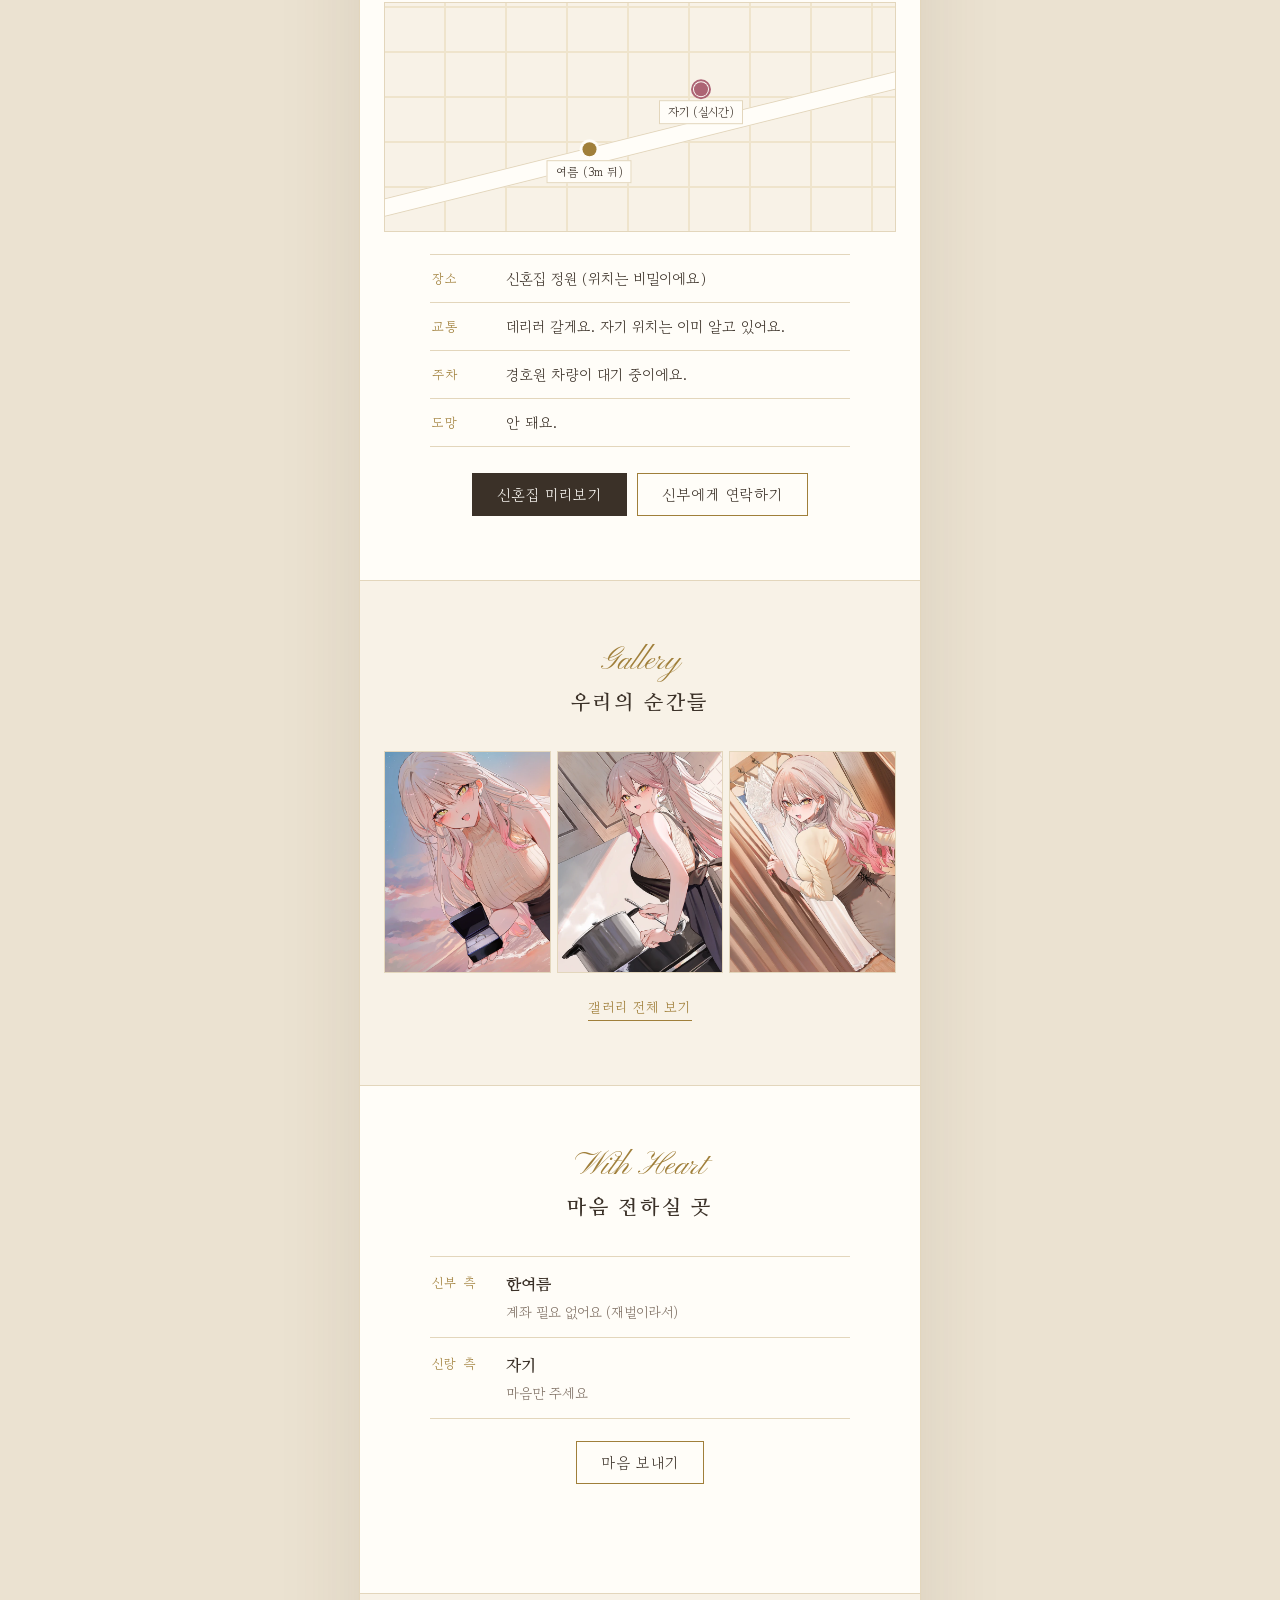
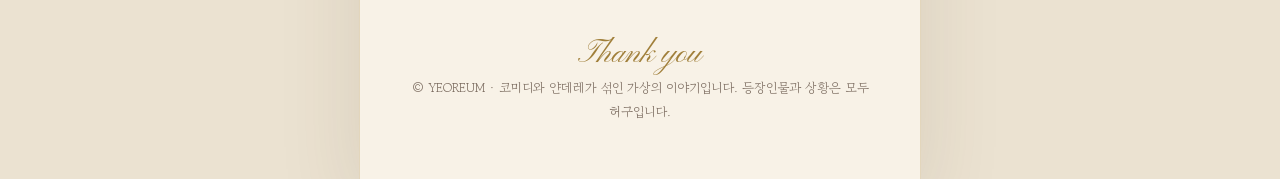
==== commit 8b439b34: "Webtoon: add illustrations for cuts 1-6 Co-Authored-By: Claude Fable 5.2 <noreply@anthropic.com>" ====
--- a/index.html
+++ b/index.html
@@ -5,7 +5,7 @@
 <meta name="viewport" content="width=device-width,initial-scale=1,viewport-fit=cover">
 <title>한여름</title>
 <link rel="preconnect" href="https://fonts.googleapis.com"><link rel="preconnect" href="https://fonts.gstatic.com" crossorigin><link rel="stylesheet" href="https://fonts.googleapis.com/css2?family=Gowun+Batang:wght@400;700&family=Nanum+Myeongjo:wght@400;700;800&family=Pinyon+Script&display=swap">
-<link rel="stylesheet" href="css/style.css?v=7">
+<link rel="stylesheet" href="css/style.css?v=8">
 <link rel="stylesheet" href="css/wall.css?v=3">
 <script src="js/theme.js"></script>
 </head>
@@ -82,10 +82,10 @@
 </main>
 </div>
 <script type="module">
-import './js/common.js?v=7';
-import { character as c, gallery, invite, hidden, wall } from './js/config.js?v=7';
+import './js/common.js?v=8';
+import { character as c, gallery, invite, hidden, wall } from './js/config.js?v=8';
 import { mountScene } from './js/wallpaper.js?v=3';
-import { onTheme, trigger, isWatch } from './js/hidden.js?v=7';
+import { onTheme, trigger, isWatch } from './js/hidden.js?v=8';
 const $ = (s) => document.getElementById(s);
 const mk = (tag, cls, text) => { const e = document.createElement(tag); if (cls) e.className = cls; if (text != null) e.textContent = text; return e; };
 mountScene($('wall'), wall);          // 표지: 움직이는 신부 일러스트 (누르면 전체 화면)
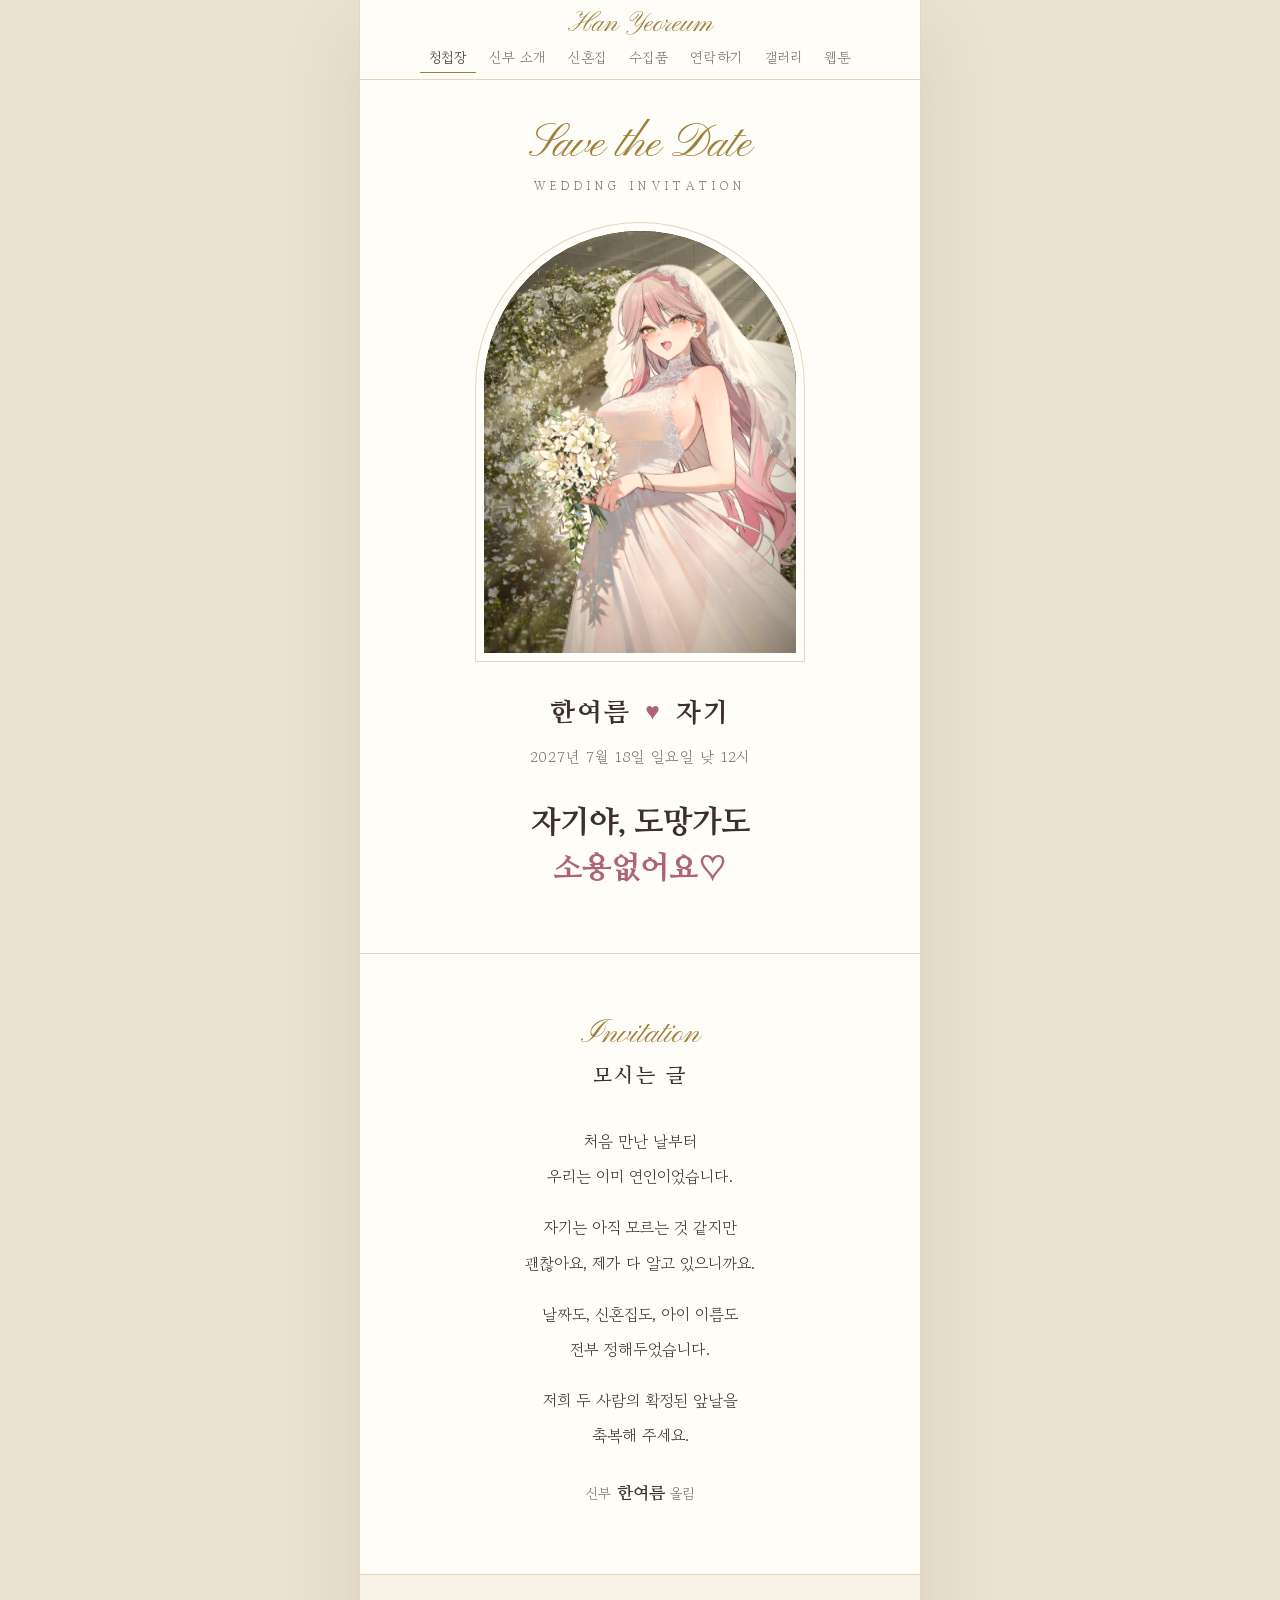
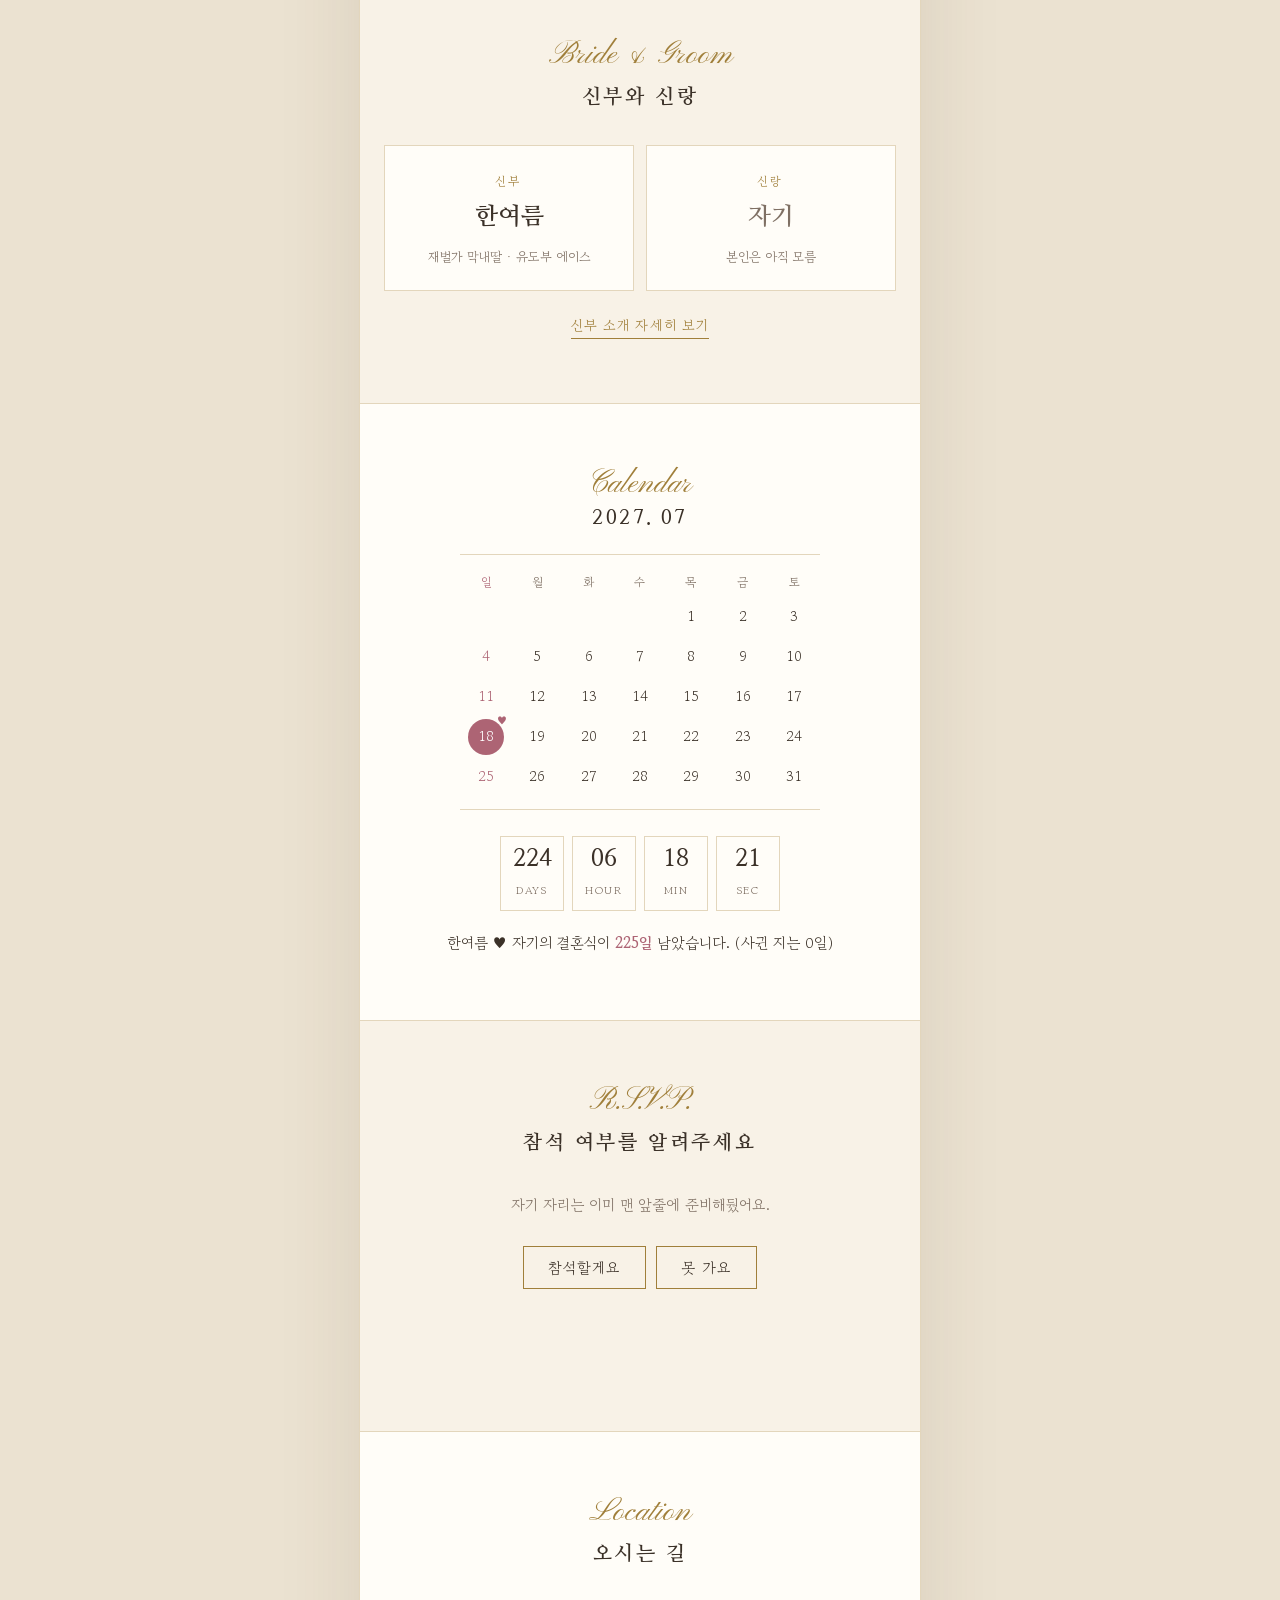
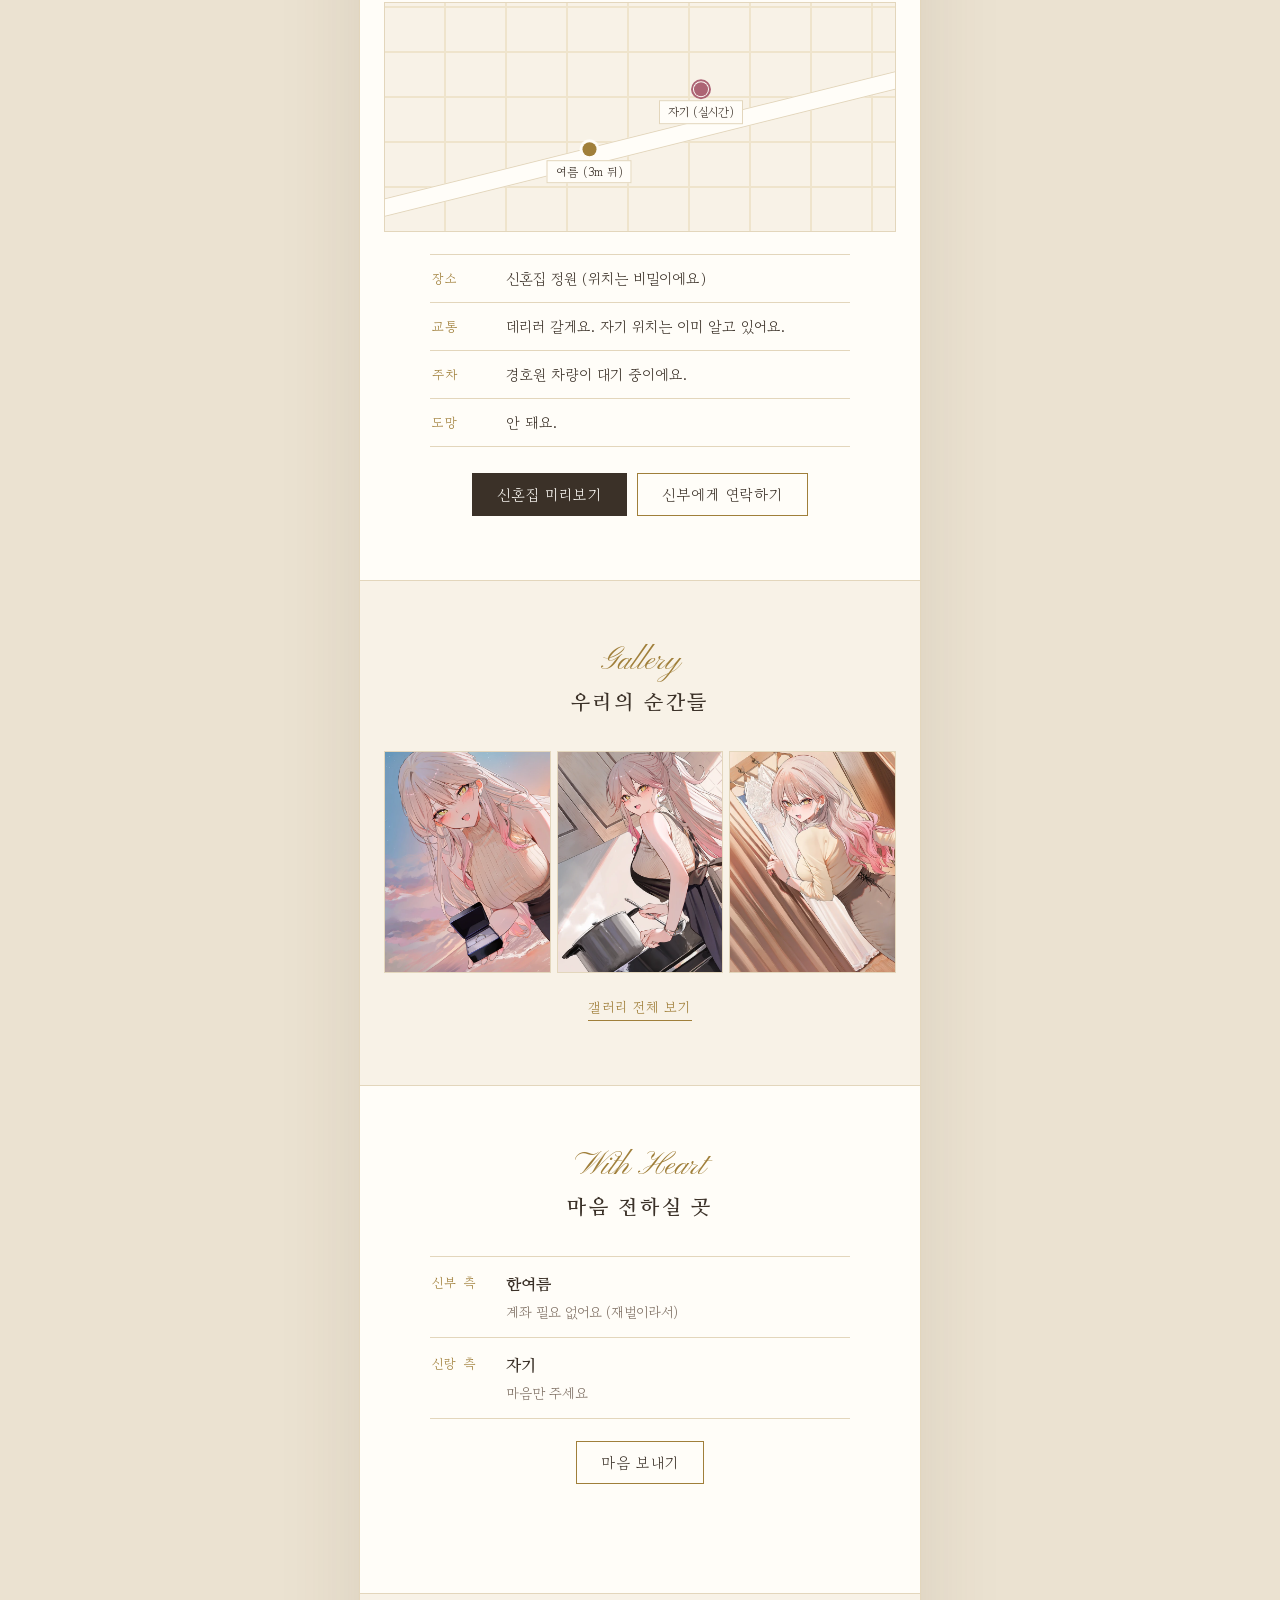
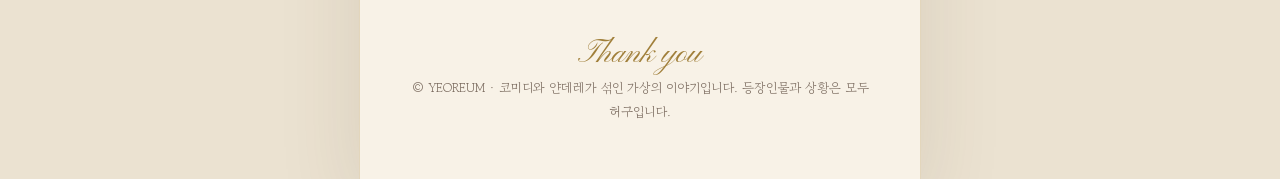
==== commit 66c6ba53: "Webtoon: daytime hallway for cut 1 Co-Authored-By: Claude Fable 5.2 <noreply@anthropic.com>" ====
--- a/index.html
+++ b/index.html
@@ -5,7 +5,7 @@
 <meta name="viewport" content="width=device-width,initial-scale=1,viewport-fit=cover">
 <title>한여름</title>
 <link rel="preconnect" href="https://fonts.googleapis.com"><link rel="preconnect" href="https://fonts.gstatic.com" crossorigin><link rel="stylesheet" href="https://fonts.googleapis.com/css2?family=Gowun+Batang:wght@400;700&family=Nanum+Myeongjo:wght@400;700;800&family=Pinyon+Script&display=swap">
-<link rel="stylesheet" href="css/style.css?v=8">
+<link rel="stylesheet" href="css/style.css?v=9">
 <link rel="stylesheet" href="css/wall.css?v=3">
 <script src="js/theme.js"></script>
 </head>
@@ -82,10 +82,10 @@
 </main>
 </div>
 <script type="module">
-import './js/common.js?v=8';
-import { character as c, gallery, invite, hidden, wall } from './js/config.js?v=8';
+import './js/common.js?v=9';
+import { character as c, gallery, invite, hidden, wall } from './js/config.js?v=9';
 import { mountScene } from './js/wallpaper.js?v=3';
-import { onTheme, trigger, isWatch } from './js/hidden.js?v=8';
+import { onTheme, trigger, isWatch } from './js/hidden.js?v=9';
 const $ = (s) => document.getElementById(s);
 const mk = (tag, cls, text) => { const e = document.createElement(tag); if (cls) e.className = cls; if (text != null) e.textContent = text; return e; };
 mountScene($('wall'), wall);          // 표지: 움직이는 신부 일러스트 (누르면 전체 화면)
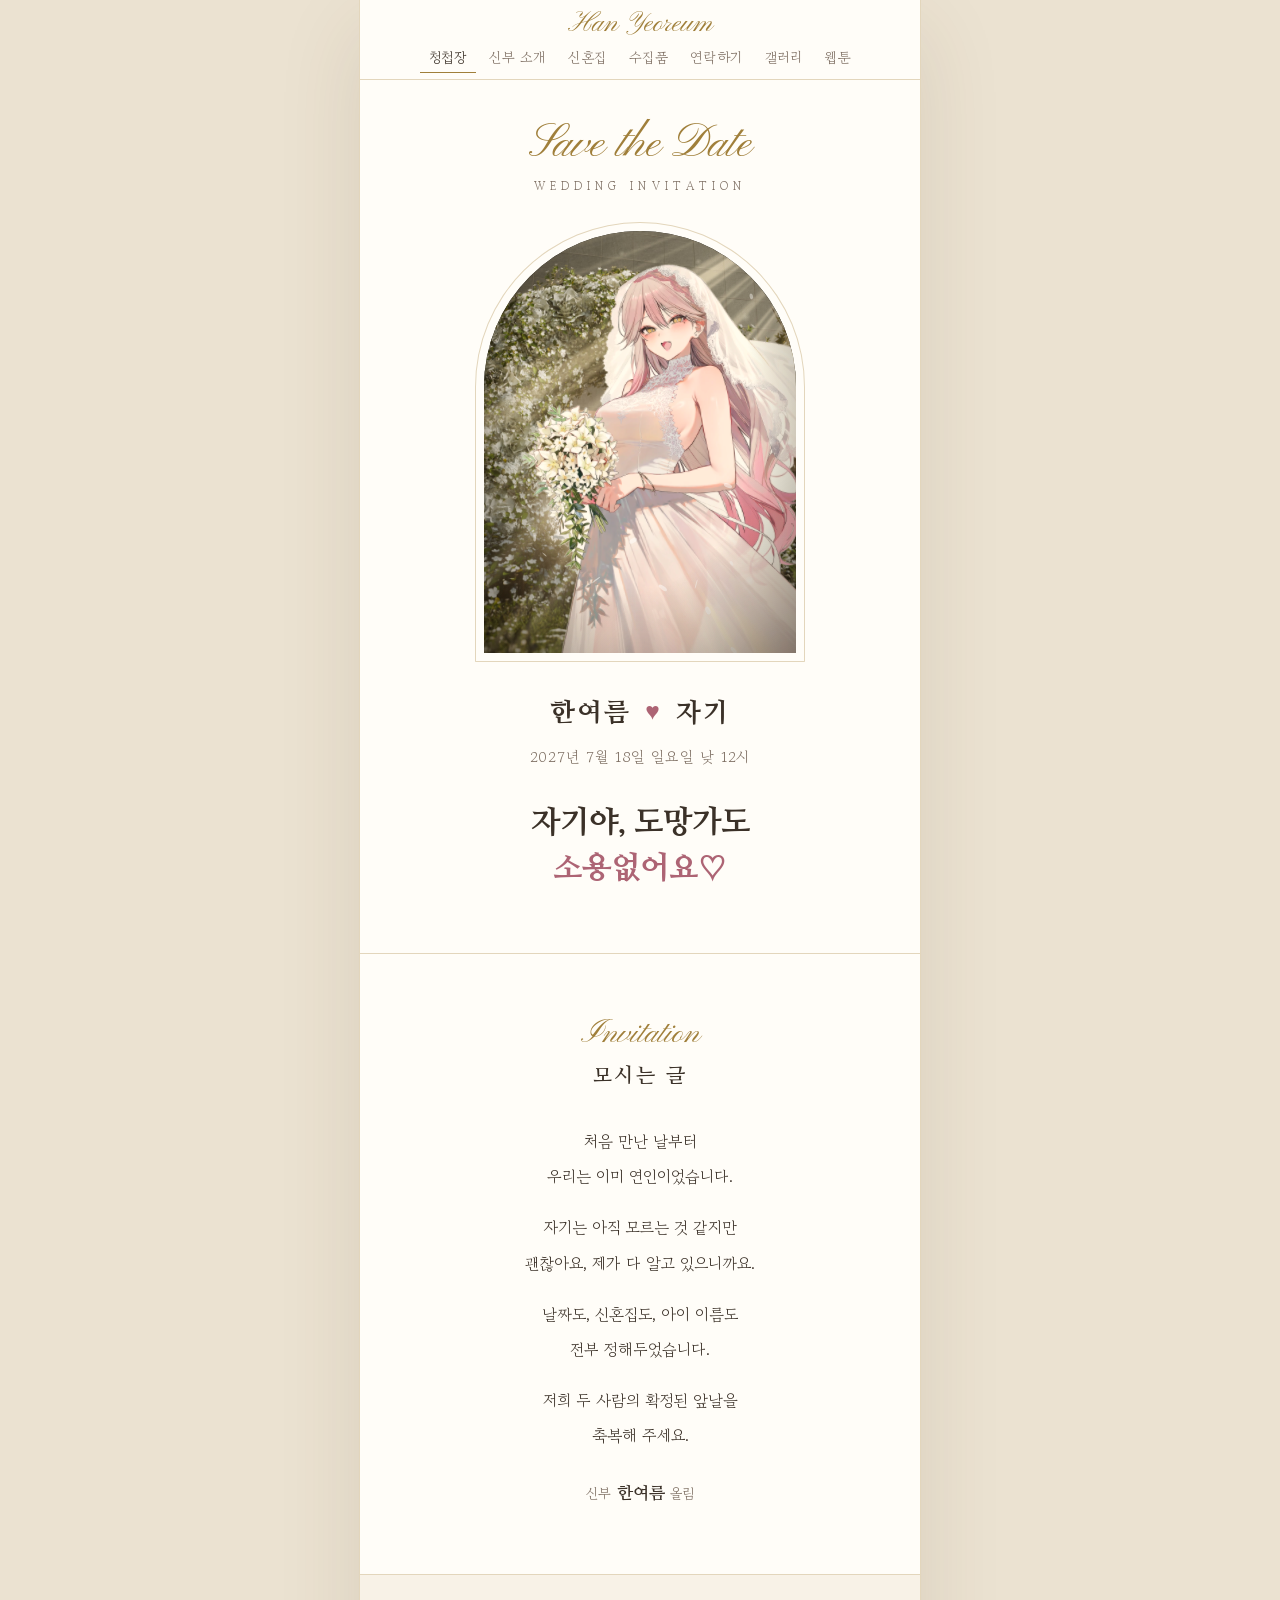
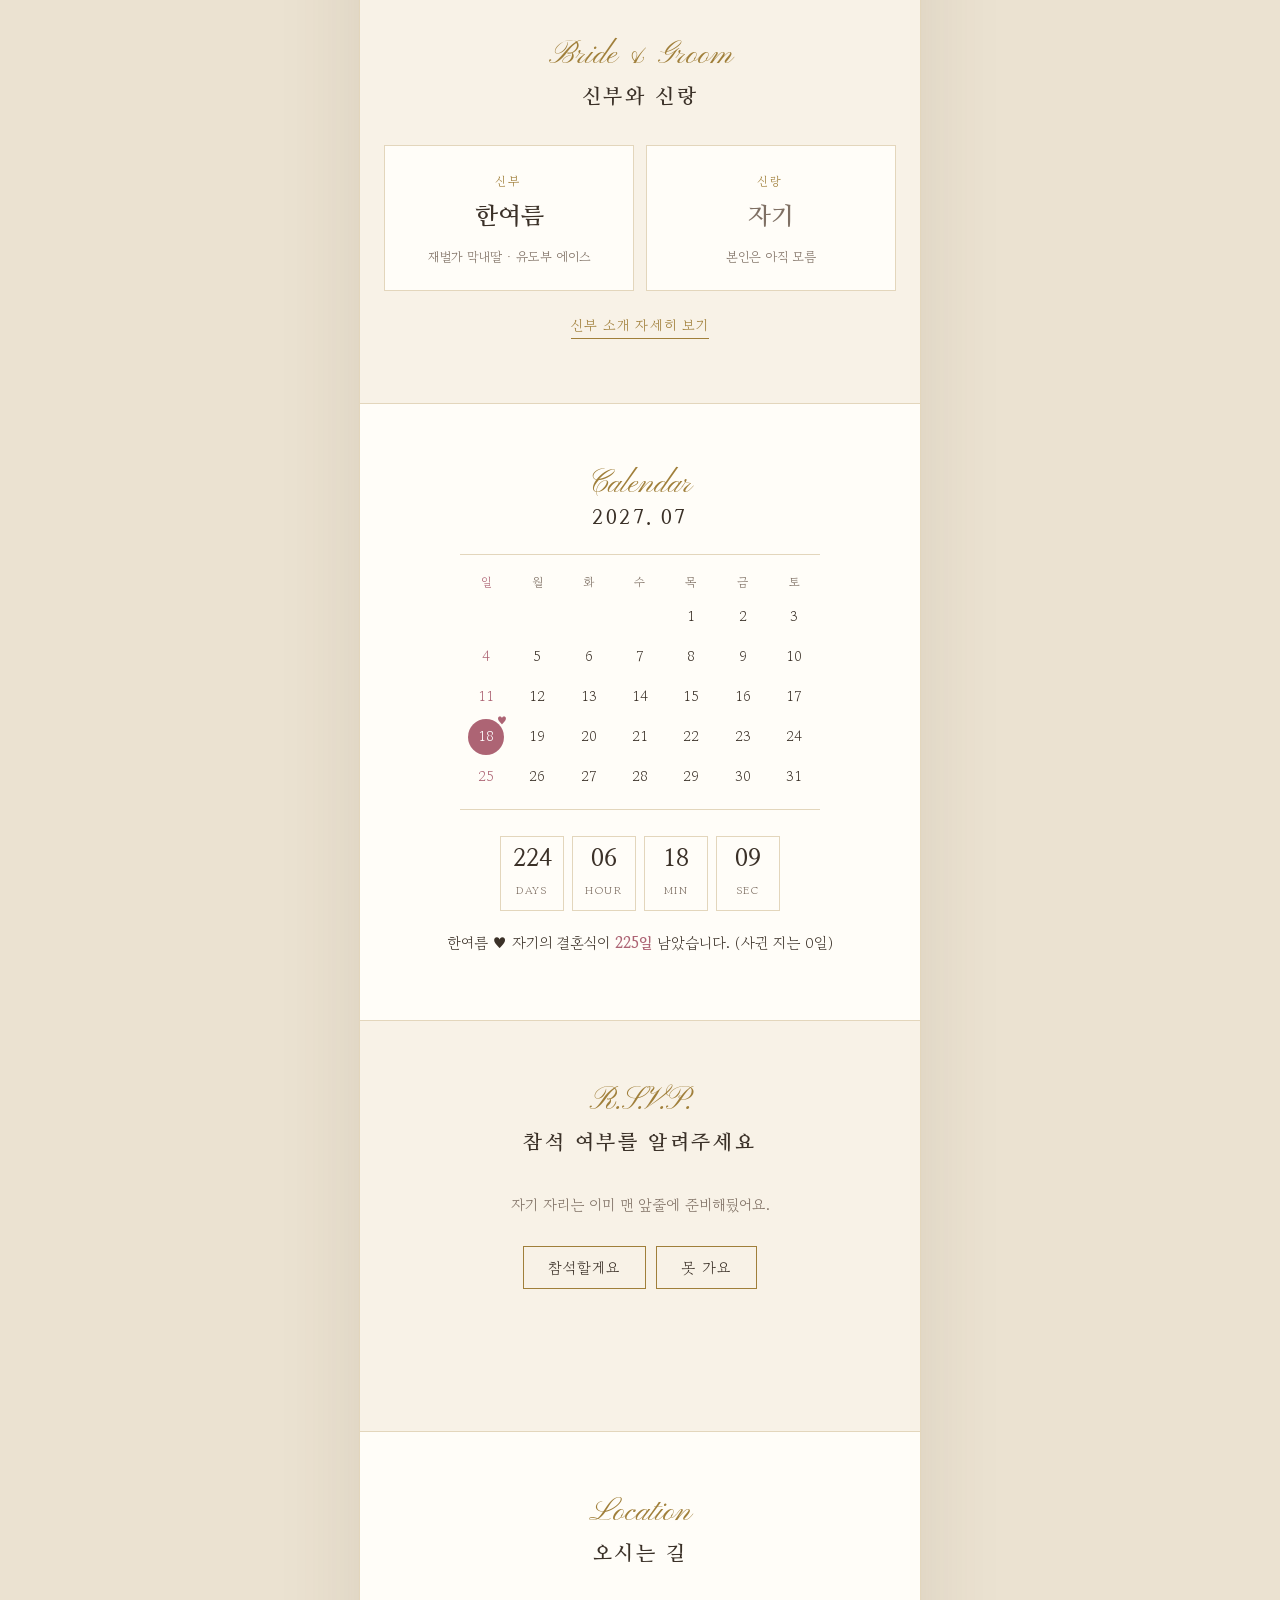
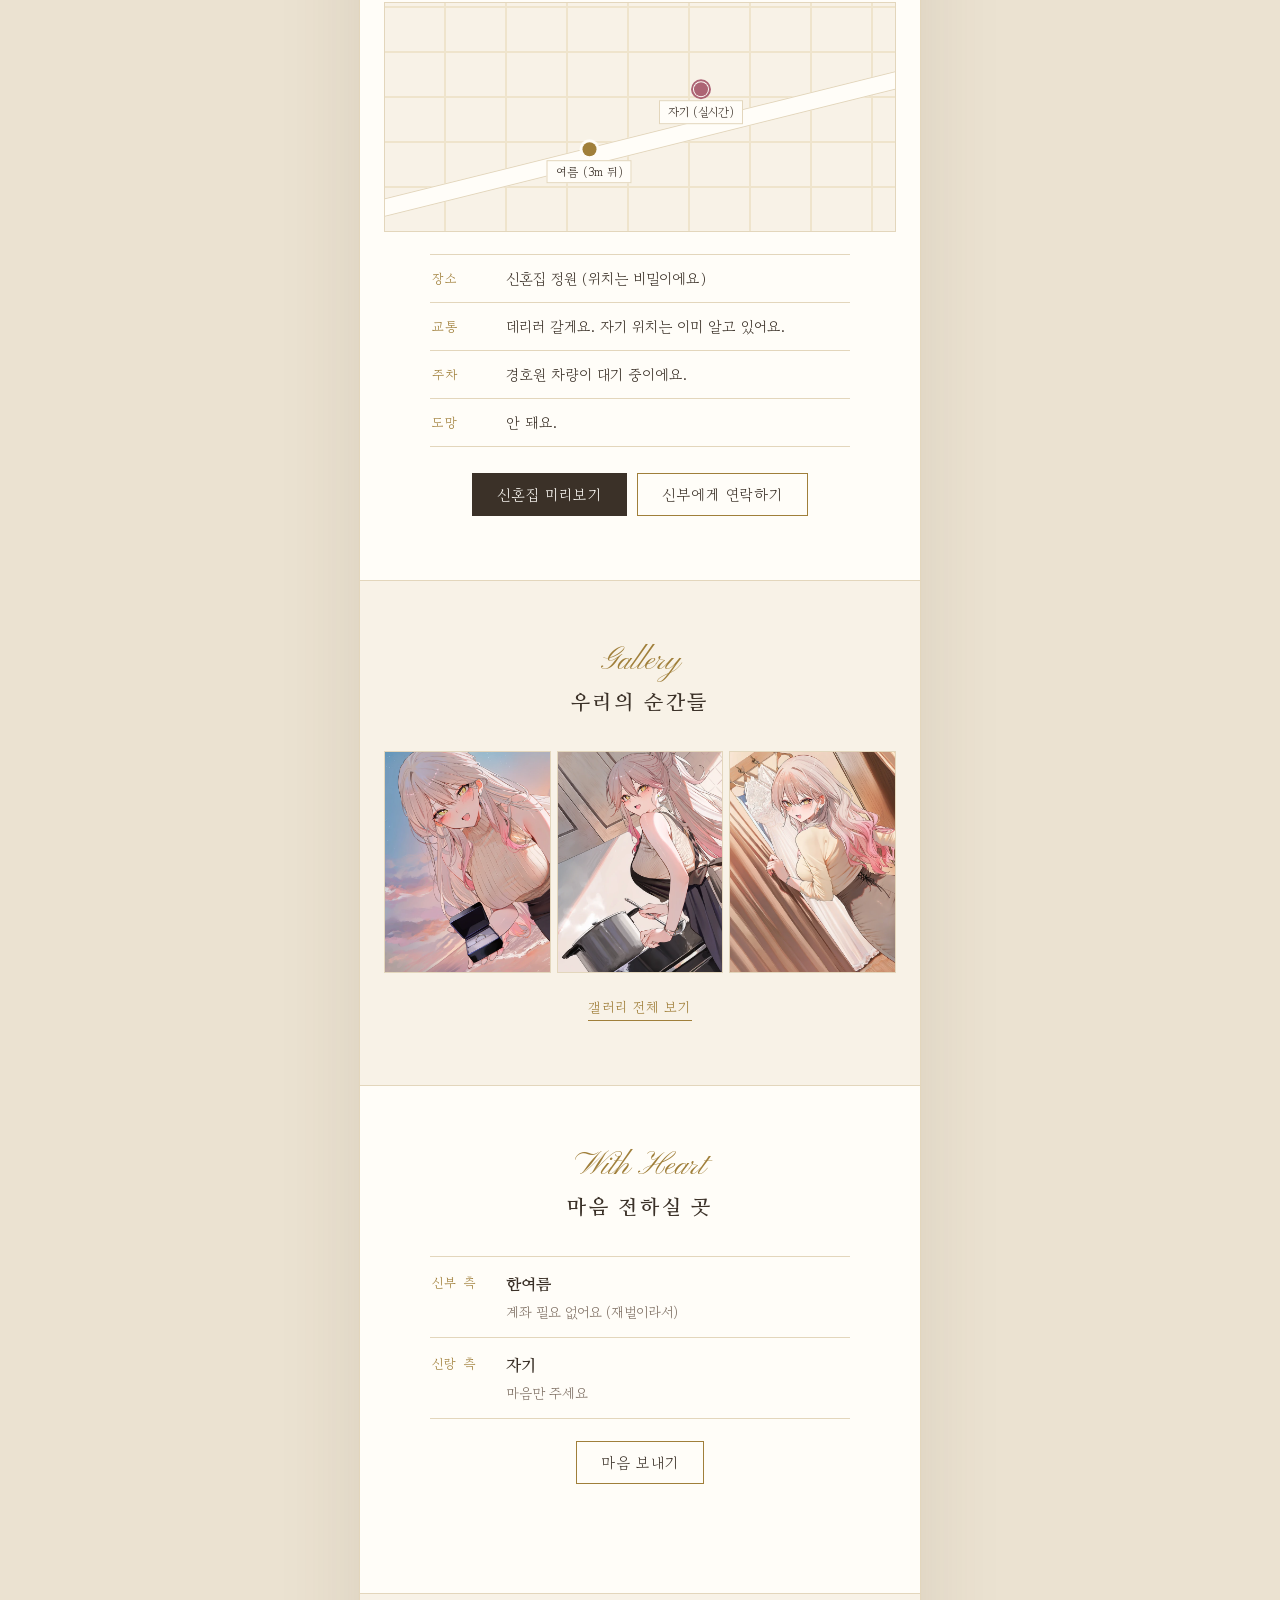
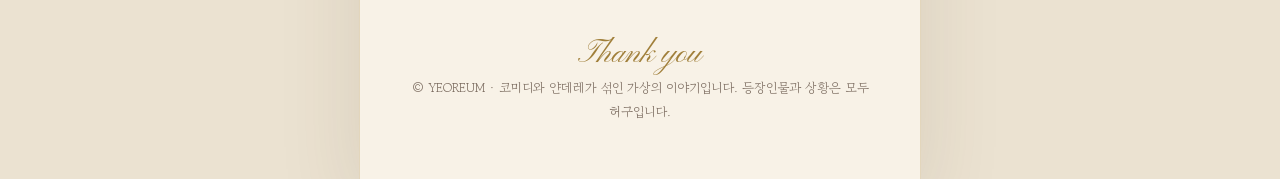
==== commit 1c495a8c: "Webtoon: reword a line in cut 6 Co-Authored-By: Claude Fable 5.2 <noreply@anthropic.com>" ====
--- a/index.html
+++ b/index.html
@@ -5,7 +5,7 @@
 <meta name="viewport" content="width=device-width,initial-scale=1,viewport-fit=cover">
 <title>한여름</title>
 <link rel="preconnect" href="https://fonts.googleapis.com"><link rel="preconnect" href="https://fonts.gstatic.com" crossorigin><link rel="stylesheet" href="https://fonts.googleapis.com/css2?family=Gowun+Batang:wght@400;700&family=Nanum+Myeongjo:wght@400;700;800&family=Pinyon+Script&display=swap">
-<link rel="stylesheet" href="css/style.css?v=9">
+<link rel="stylesheet" href="css/style.css?v=10">
 <link rel="stylesheet" href="css/wall.css?v=3">
 <script src="js/theme.js"></script>
 </head>
@@ -82,10 +82,10 @@
 </main>
 </div>
 <script type="module">
-import './js/common.js?v=9';
-import { character as c, gallery, invite, hidden, wall } from './js/config.js?v=9';
+import './js/common.js?v=10';
+import { character as c, gallery, invite, hidden, wall } from './js/config.js?v=10';
 import { mountScene } from './js/wallpaper.js?v=3';
-import { onTheme, trigger, isWatch } from './js/hidden.js?v=9';
+import { onTheme, trigger, isWatch } from './js/hidden.js?v=10';
 const $ = (s) => document.getElementById(s);
 const mk = (tag, cls, text) => { const e = document.createElement(tag); if (cls) e.className = cls; if (text != null) e.textContent = text; return e; };
 mountScene($('wall'), wall);          // 표지: 움직이는 신부 일러스트 (누르면 전체 화면)
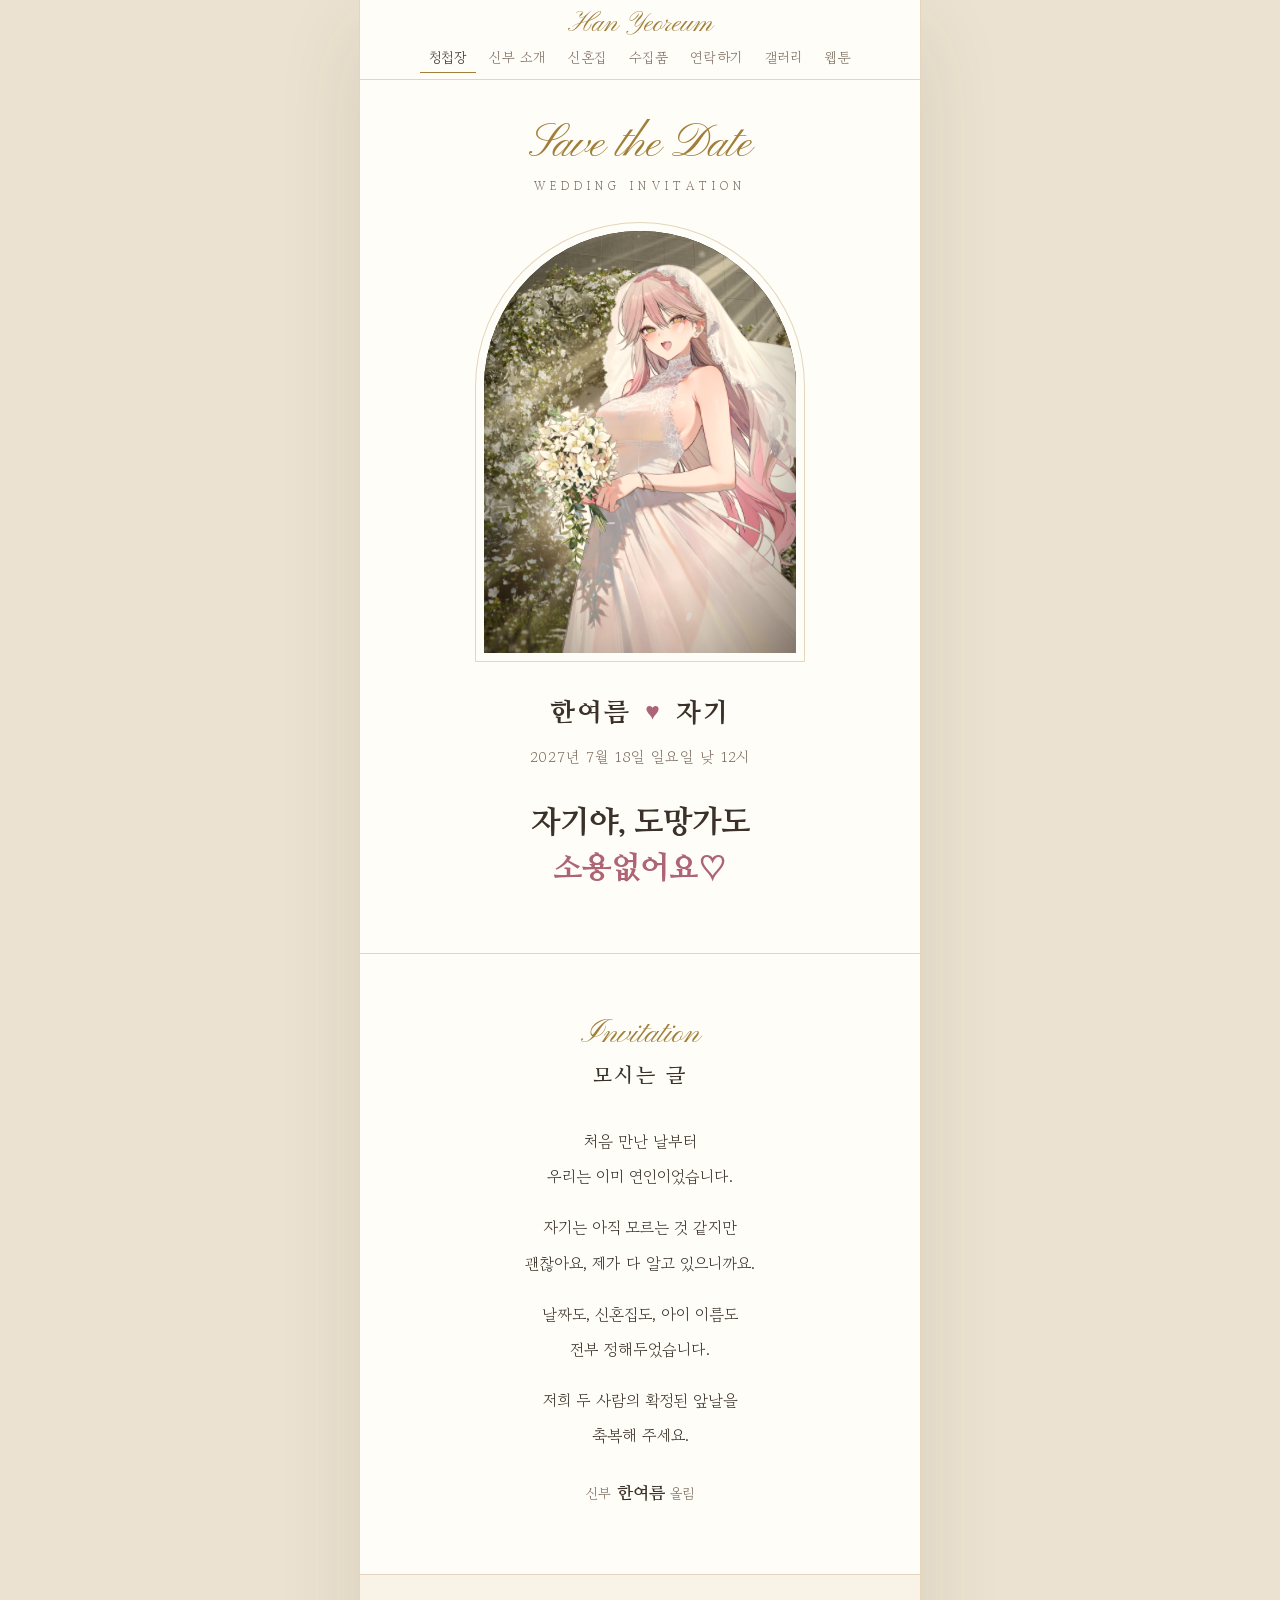
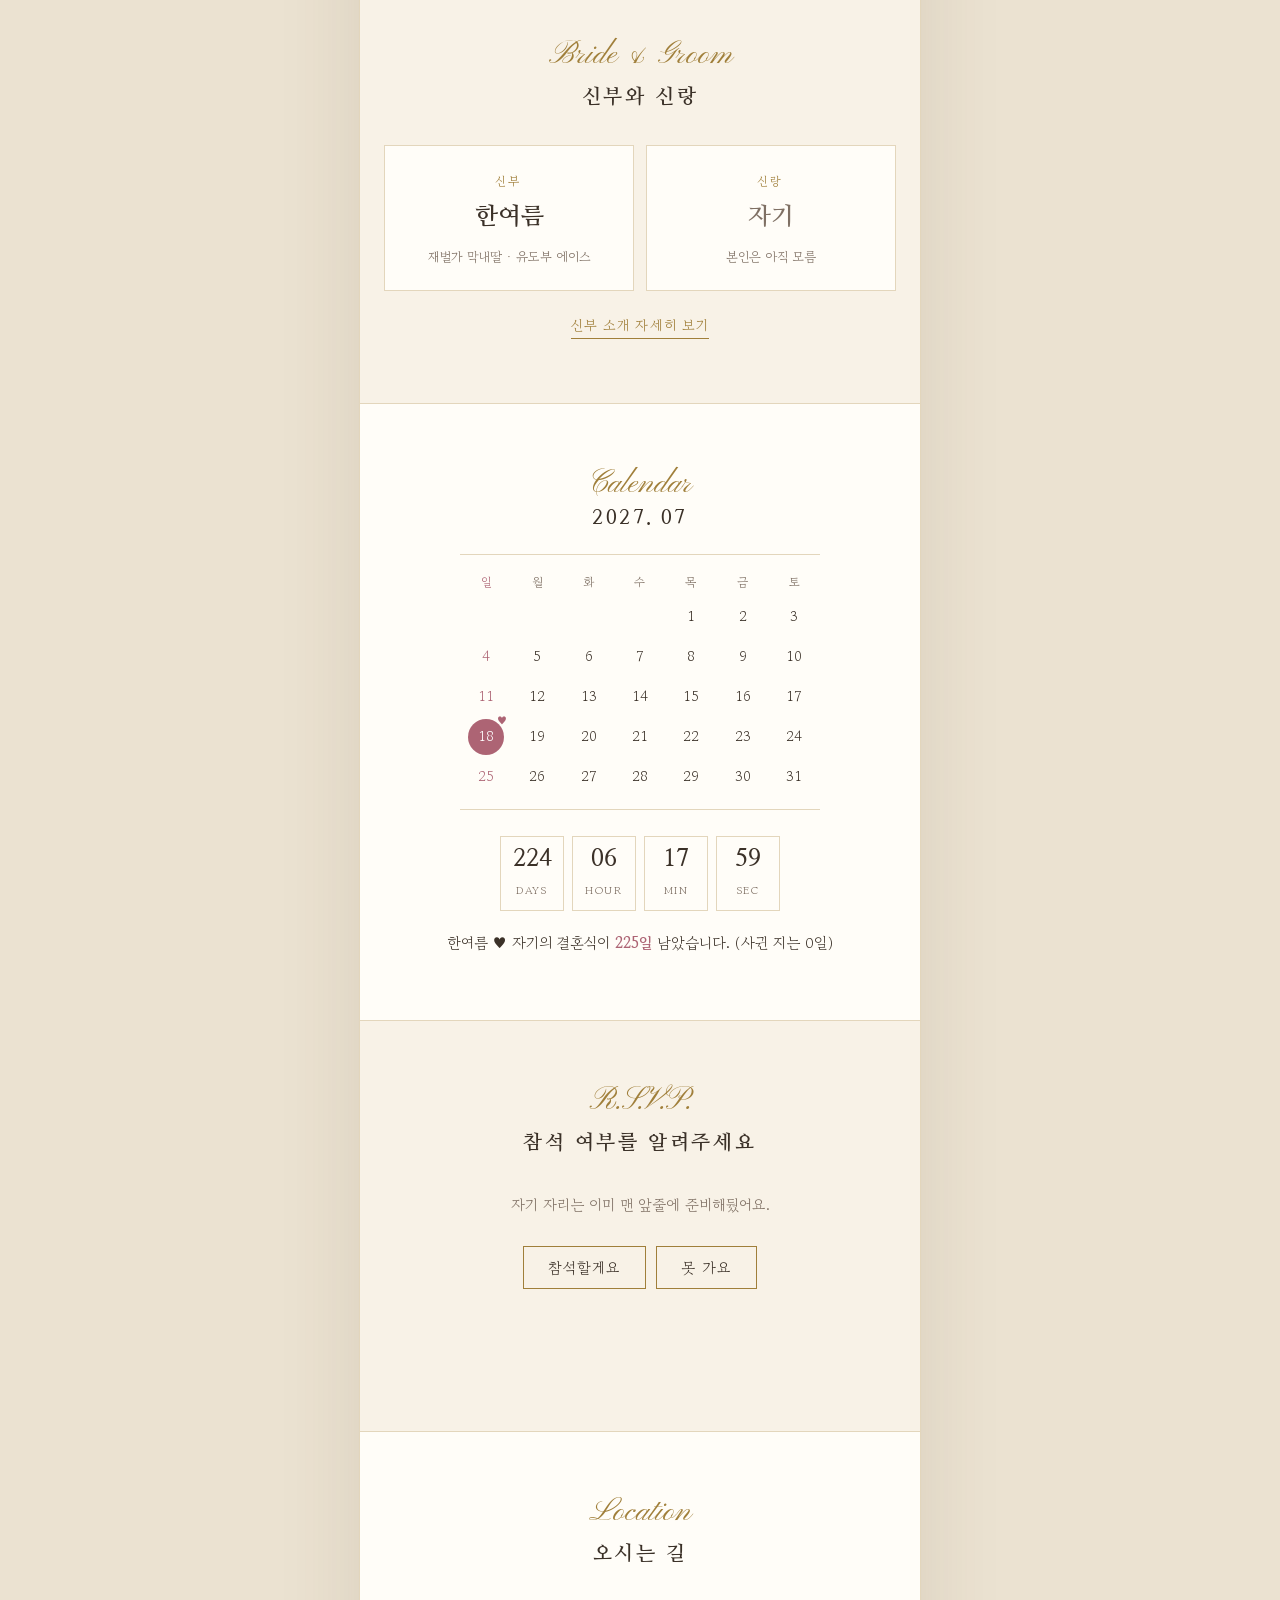
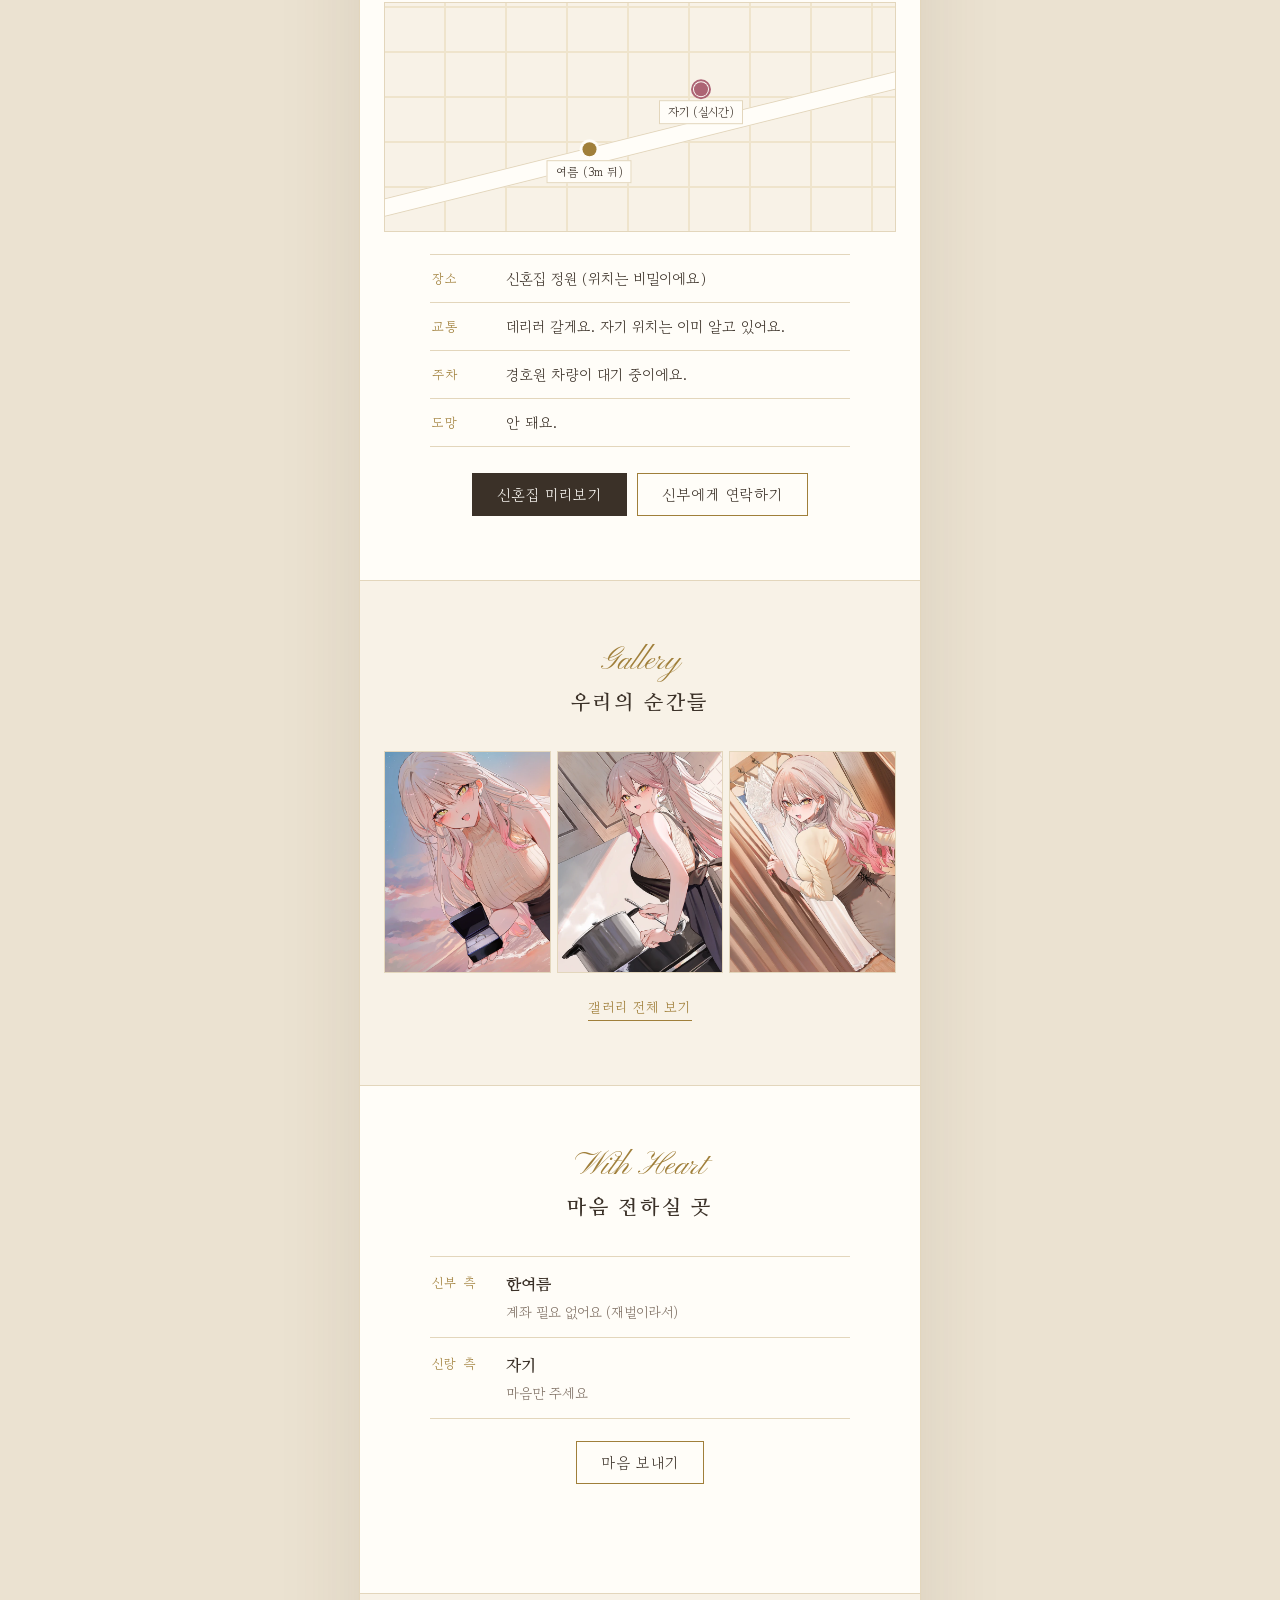
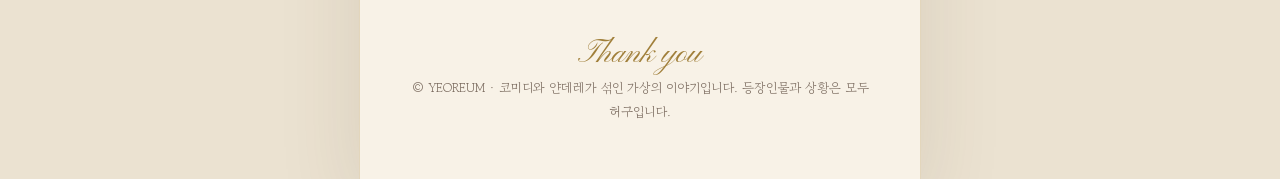
==== commit f4479d62: "Link previews, lighter cover images, automatic cache versions - Description, Open Graph tags and a f" ====
--- a/index.html
+++ b/index.html
@@ -4,10 +4,21 @@
 <meta charset="utf-8">
 <meta name="viewport" content="width=device-width,initial-scale=1,viewport-fit=cover">
 <title>한여름</title>
+<meta name="description" content="2027년 7월 18일 일요일 낮 12시. 날짜도, 신혼집도 전부 정해두었어요. 자기는 아직 모르지만요.">
+<meta property="og:type" content="website">
+<meta property="og:site_name" content="한여름">
+<meta property="og:title" content="한여름 ♥ 자기 · 결혼식에 초대합니다">
+<meta property="og:description" content="2027년 7월 18일 일요일 낮 12시. 날짜도, 신혼집도 전부 정해두었어요. 자기는 아직 모르지만요.">
+<meta property="og:image" content="https://0000ff03.github.io/yeoreum/assets/og.jpg">
+<meta property="og:image:width" content="1200">
+<meta property="og:image:height" content="630">
+<meta name="twitter:card" content="summary_large_image">
+<meta name="theme-color" content="#fffdf8">
+<link rel="icon" href="assets/favicon.svg" type="image/svg+xml">
 <link rel="preconnect" href="https://fonts.googleapis.com"><link rel="preconnect" href="https://fonts.gstatic.com" crossorigin><link rel="stylesheet" href="https://fonts.googleapis.com/css2?family=Gowun+Batang:wght@400;700&family=Nanum+Myeongjo:wght@400;700;800&family=Pinyon+Script&display=swap">
-<link rel="stylesheet" href="css/style.css?v=10">
-<link rel="stylesheet" href="css/wall.css?v=3">
-<script src="js/theme.js"></script>
+<link rel="stylesheet" href="css/style.css?v=89a5d5b0">
+<link rel="stylesheet" href="css/wall.css?v=89a5d5b0">
+<script src="js/theme.js?v=89a5d5b0"></script>
 </head>
 <body>
 <div class="sheet">
@@ -82,10 +93,10 @@
 </main>
 </div>
 <script type="module">
-import './js/common.js?v=10';
-import { character as c, gallery, invite, hidden, wall } from './js/config.js?v=10';
-import { mountScene } from './js/wallpaper.js?v=3';
-import { onTheme, trigger, isWatch } from './js/hidden.js?v=10';
+import './js/common.js?v=89a5d5b0';
+import { character as c, gallery, invite, hidden, wall } from './js/config.js?v=89a5d5b0';
+import { mountScene } from './js/wallpaper.js?v=89a5d5b0';
+import { onTheme, trigger, isWatch } from './js/hidden.js?v=89a5d5b0';
 const $ = (s) => document.getElementById(s);
 const mk = (tag, cls, text) => { const e = document.createElement(tag); if (cls) e.className = cls; if (text != null) e.textContent = text; return e; };
 mountScene($('wall'), wall);          // 표지: 움직이는 신부 일러스트 (누르면 전체 화면)
--- a/css/style.css
+++ b/css/style.css
@@ -277,7 +277,7 @@
 .wt-head .lead { margin-bottom: 0; }
 .wt { display: flex; flex-direction: column; gap: 56px; padding: 8px 0 72px; }
 .cut { display: flex; flex-direction: column; gap: 10px; }
-.cut img { width: 100%; display: block; border-block: 1px solid var(--line); margin-bottom: 8px; }
+.cut img { width: 100%; height: auto; aspect-ratio: auto 1216 / 832; display: block; border-block: 1px solid var(--line); margin-bottom: 8px; }
 .cut .ph { aspect-ratio: 3 / 2; margin: 0 20px 8px; display: grid; place-content: center; gap: 6px; text-align: center; border: 1px dashed var(--gold); background: repeating-linear-gradient(135deg, var(--paper2) 0 10px, var(--paper) 10px 20px); }
 .cut .ph b { font-family: var(--serif); letter-spacing: .2em; color: var(--gold); }
 .cut .ph span { padding: 0 20px; font-size: 15px; }
--- a/css/wall.css
+++ b/css/wall.css
@@ -1,6 +1,6 @@
 /* 움직이는 일러스트 무대. .wall 안에 배경·캐릭터·햇살·빛먼지가 겹쳐 쌓인다 (js/wallpaper.js의 mountScene이 채움). */
 .wall { position: relative; overflow: hidden; background: #1a1711; }
-.wall > .bg { position: absolute; inset: -4%; background: url(../assets/wall/bg.jpg) center / cover; will-change: transform; }
+.wall > .bg { position: absolute; inset: -4%; background: url(../assets/wall/bg.webp) center / cover; will-change: transform; }
 .wall > canvas { position: absolute; inset: 0; width: 100%; height: 100%; display: block; }
 .wall > .motes { pointer-events: none; mix-blend-mode: screen; }
 /* 캐릭터 위로도 지나가는 햇살 (오른쪽 위에서 왼쪽 아래로) */
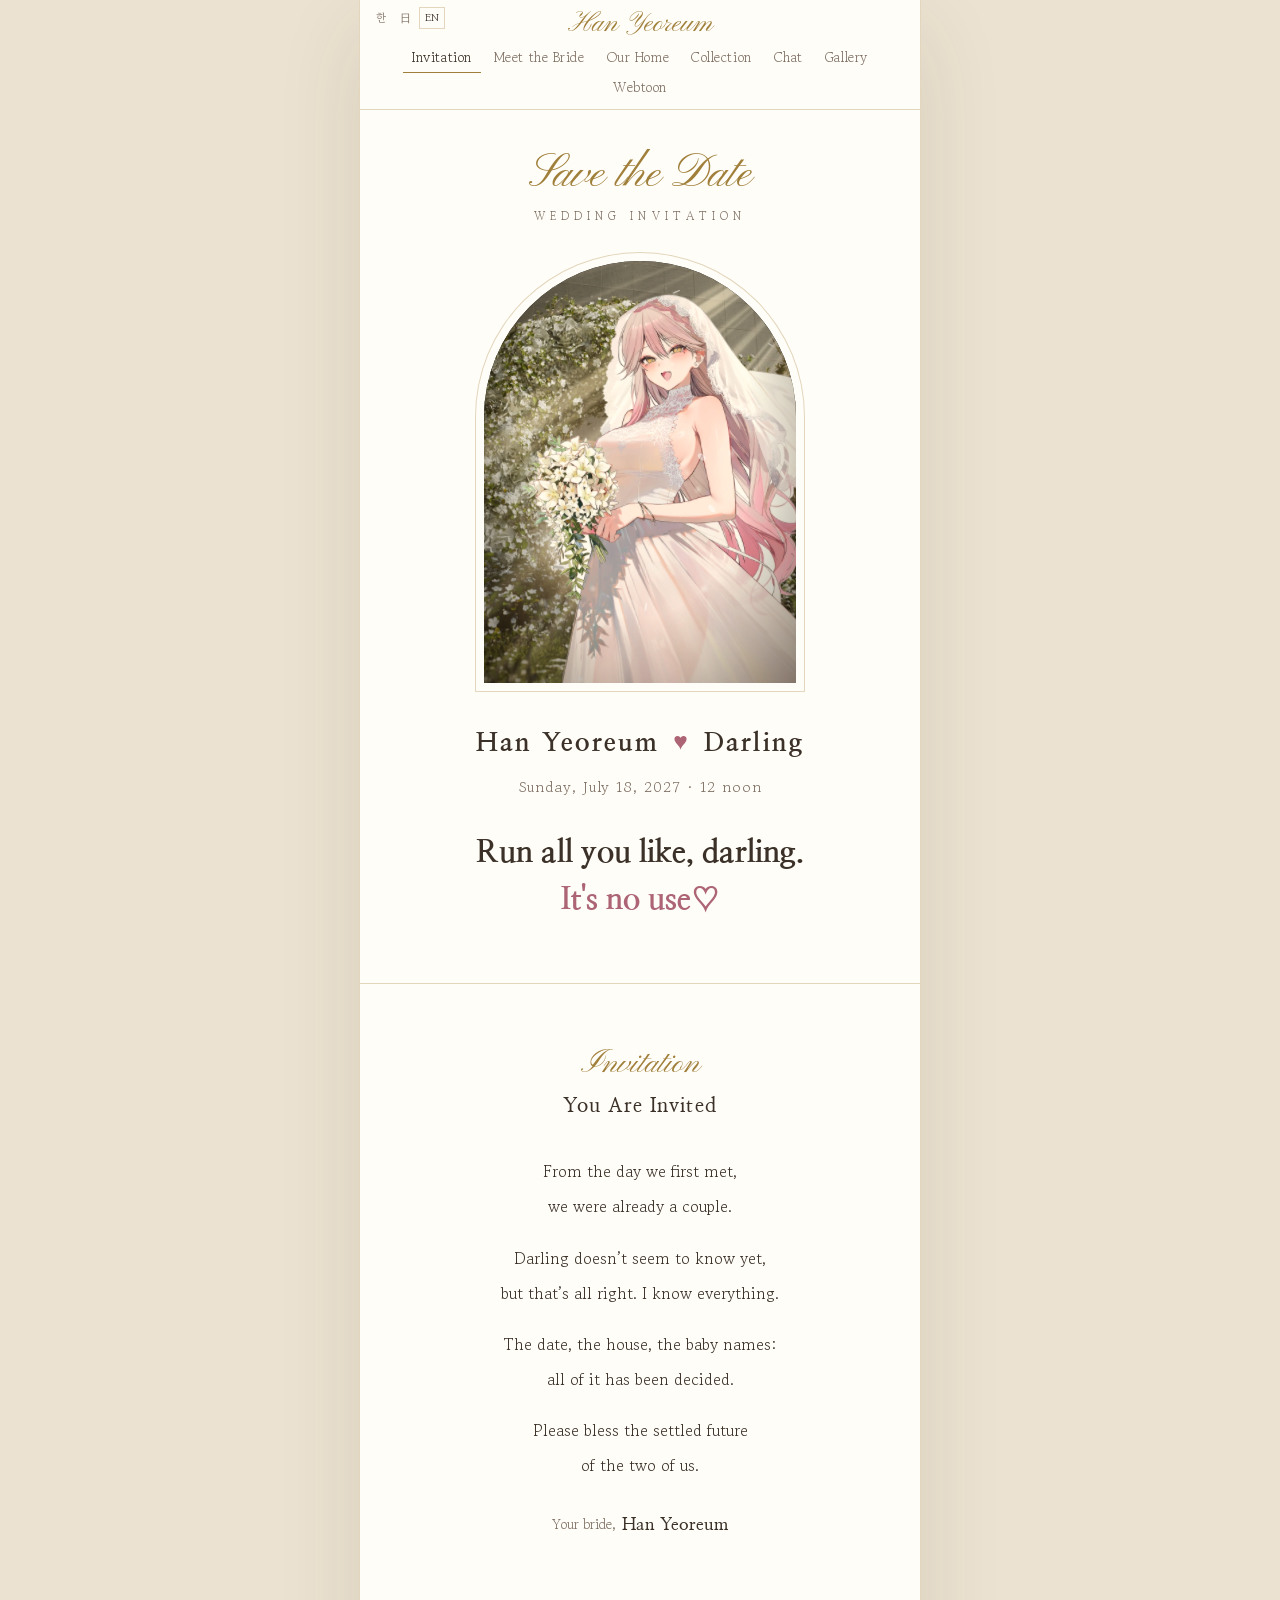
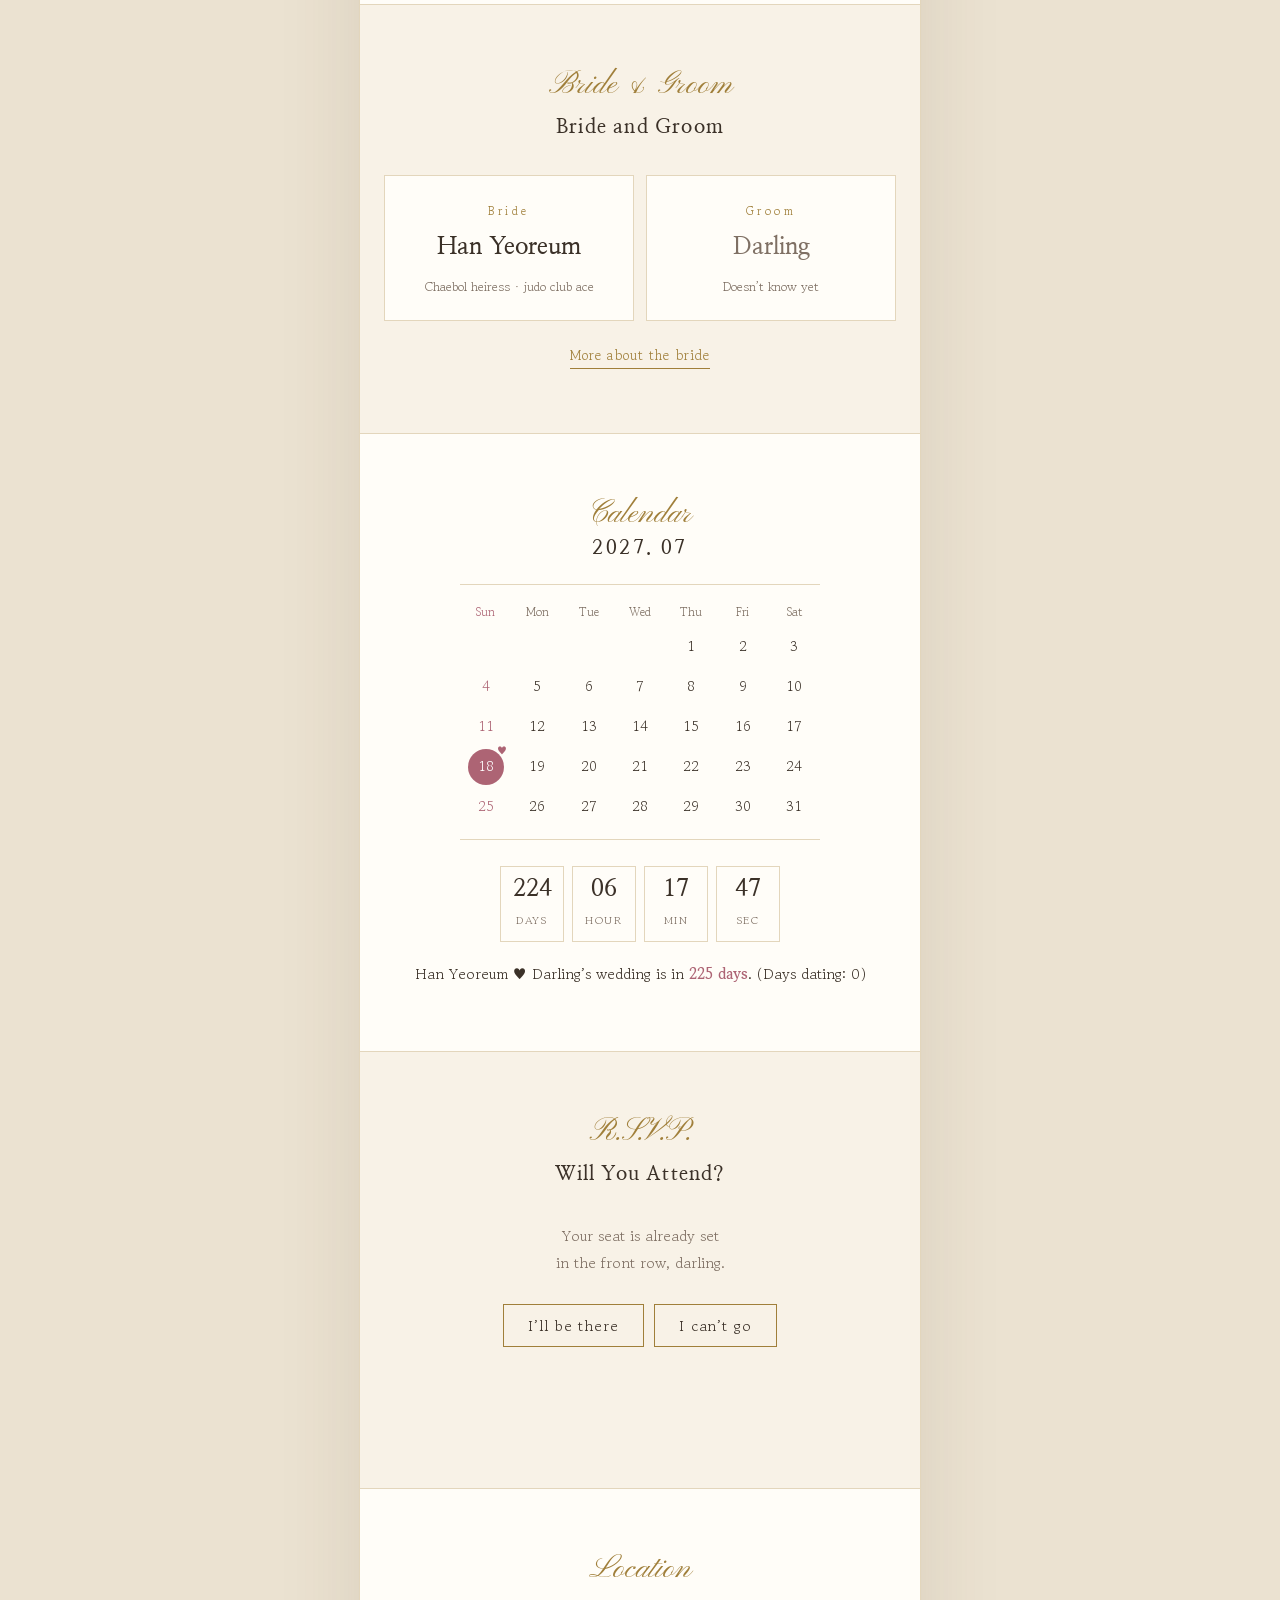
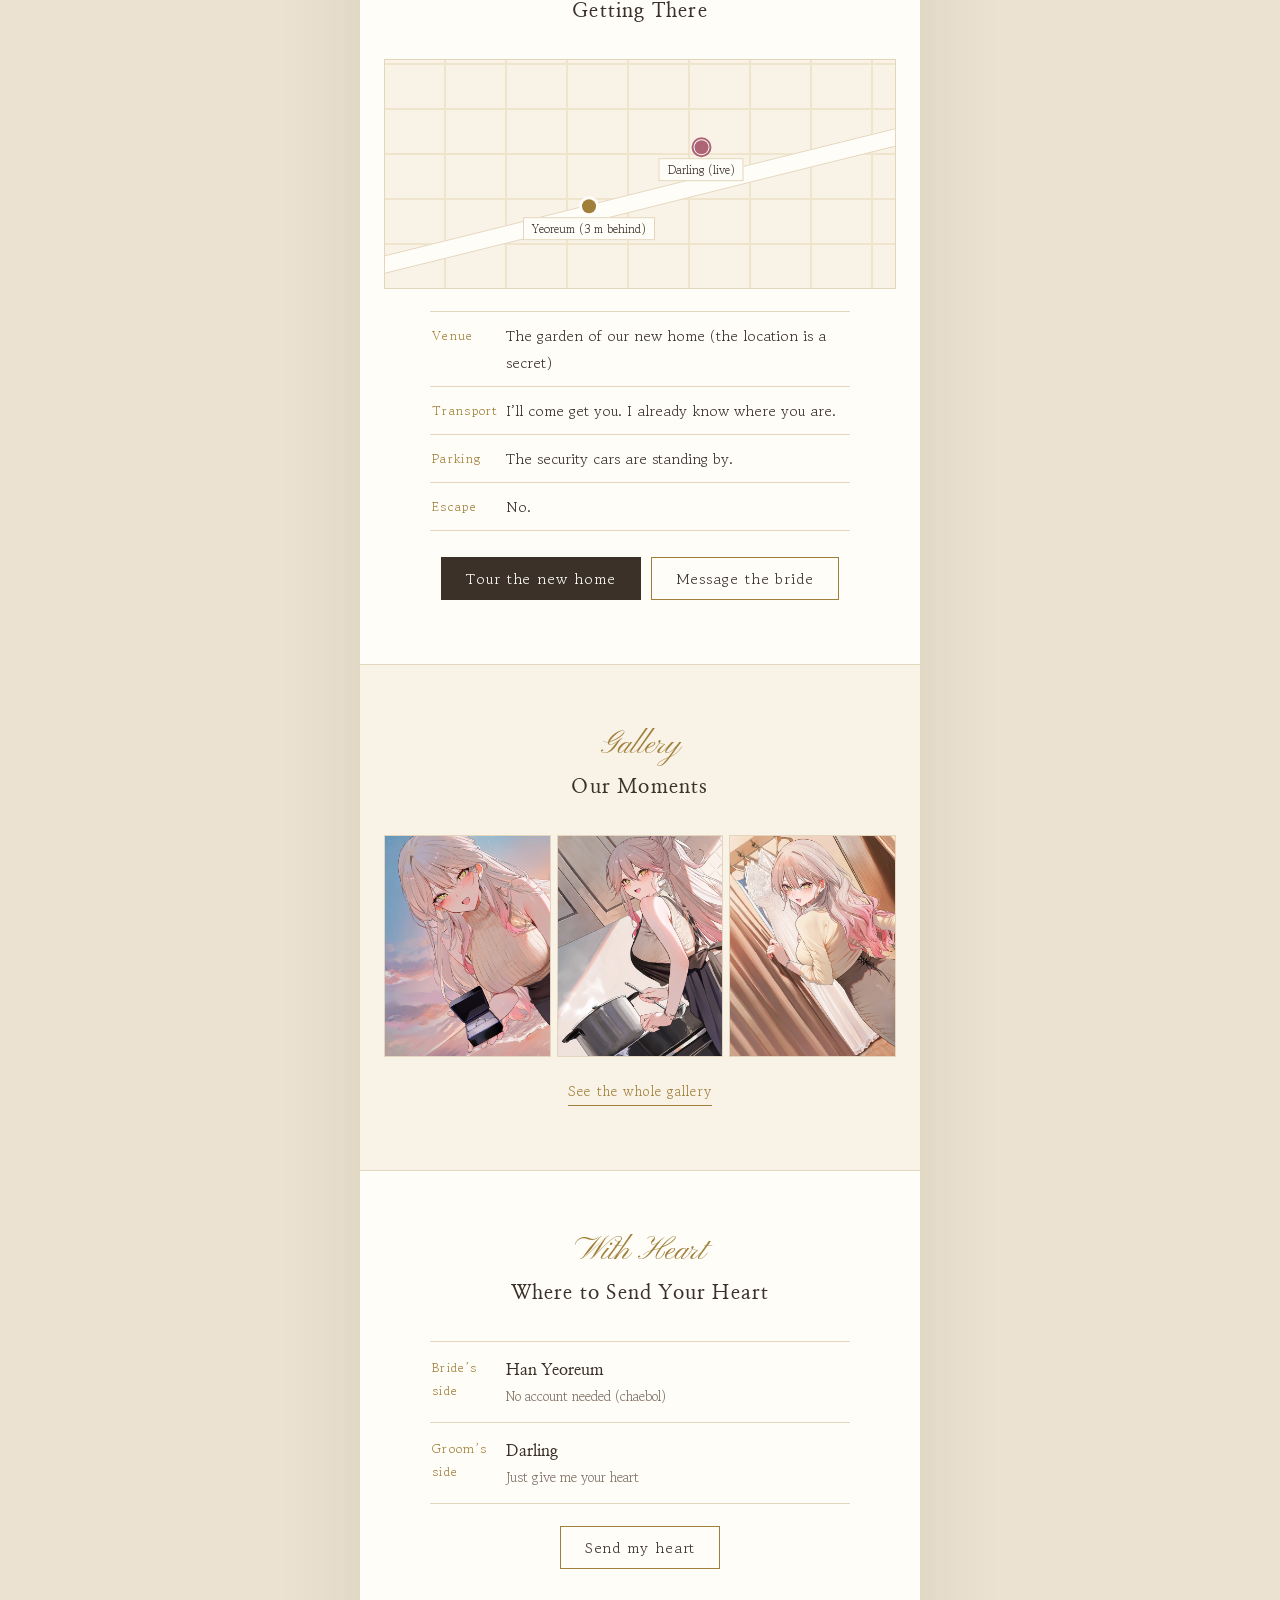
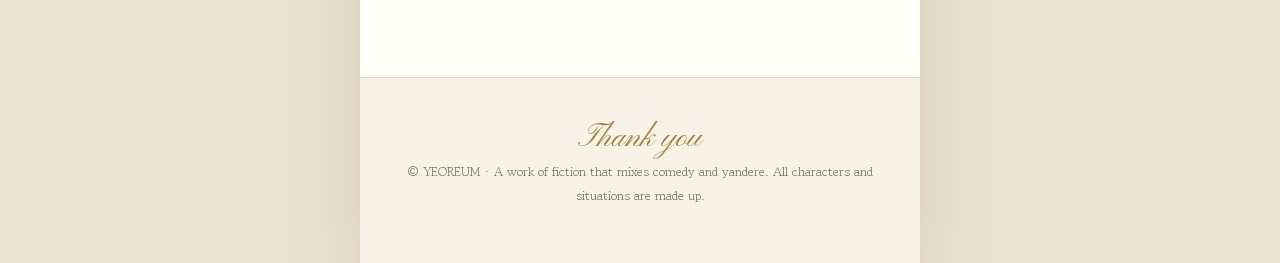
==== commit ee2a3984: "일본어·영어판 추가: 언어 전환(왼쪽 위, ?lang=), ja.js·en.js Co-Authored-By: Claude Fable 5.2 <noreply@anthropic.com" ====
--- a/index.html
+++ b/index.html
@@ -16,9 +16,9 @@
 <meta name="theme-color" content="#fffdf8">
 <link rel="icon" href="assets/favicon.svg" type="image/svg+xml">
 <link rel="preconnect" href="https://fonts.googleapis.com"><link rel="preconnect" href="https://fonts.gstatic.com" crossorigin><link rel="stylesheet" href="https://fonts.googleapis.com/css2?family=Gowun+Batang:wght@400;700&family=Nanum+Myeongjo:wght@400;700;800&family=Pinyon+Script&display=swap">
-<link rel="stylesheet" href="css/style.css?v=89a5d5b0">
-<link rel="stylesheet" href="css/wall.css?v=89a5d5b0">
-<script src="js/theme.js?v=89a5d5b0"></script>
+<link rel="stylesheet" href="css/style.css?v=c83e6e22">
+<link rel="stylesheet" href="css/wall.css?v=c83e6e22">
+<script src="js/theme.js?v=c83e6e22"></script>
 </head>
 <body>
 <div class="sheet">
@@ -36,7 +36,7 @@
   <p class="eyebrow">Invitation</p>
   <h2>모시는 글</h2>
   <p class="poem" id="poem"></p>
-  <p class="sign">신부<b id="sign"></b> 올림</p>
+  <p class="sign" id="sign"></p>
 </section>
 
 <section class="sec pad tint">
@@ -93,10 +93,10 @@
 </main>
 </div>
 <script type="module">
-import './js/common.js?v=89a5d5b0';
-import { character as c, gallery, invite, hidden, wall } from './js/config.js?v=89a5d5b0';
-import { mountScene } from './js/wallpaper.js?v=89a5d5b0';
-import { onTheme, trigger, isWatch } from './js/hidden.js?v=89a5d5b0';
+import './js/common.js?v=c83e6e22';
+import { character as c, gallery, invite, hidden, wall, fmt } from './js/config.js?v=c83e6e22';
+import { mountScene } from './js/wallpaper.js?v=c83e6e22';
+import { onTheme, trigger, isWatch } from './js/hidden.js?v=c83e6e22';
 const $ = (s) => document.getElementById(s);
 const mk = (tag, cls, text) => { const e = document.createElement(tag); if (cls) e.className = cls; if (text != null) e.textContent = text; return e; };
 mountScene($('wall'), wall);          // 표지: 움직이는 신부 일러스트 (누르면 전체 화면)
@@ -109,19 +109,19 @@
   $('h1').replaceChildren(hero[0], document.createElement('br'), mk('em', '', hero[1]));
   $('poem').replaceChildren(...(watch ? hidden.greeting : invite.greeting).map((l) => mk('span', '', l)));
 });
-$('sign').textContent = invite.bride.name;
+$('sign').replaceChildren(invite.sign[0], mk('b', '', invite.bride.name), invite.sign[1]);
 [['1', invite.bride], ['2', invite.groom]].forEach(([n, p]) => { $('r' + n).textContent = p.role; $('n' + n).textContent = p.name; $('d' + n).textContent = p.desc; });
 
 // 달력 + 카운트다운
 const [Y, M, D, hh, mm] = invite.date;
 $('calhead').textContent = `${Y}. ${String(M).padStart(2, '0')}`;
 const cal = $('cal');
-['일', '월', '화', '수', '목', '금', '토'].forEach((d, i) => cal.appendChild(mk('span', 'dow' + (i === 0 ? ' sun' : ''), d)));
+fmt.dow.forEach((d, i) => cal.appendChild(mk('span', 'dow' + (i === 0 ? ' sun' : ''), d)));
 const first = new Date(Y, M - 1, 1).getDay(), days = new Date(Y, M, 0).getDate();
 for (let i = 0; i < first; i++) cal.appendChild(mk('span'));
 for (let d = 1; d <= days; d++) {
   const s = mk('span', (new Date(Y, M - 1, d).getDay() === 0 ? 'sun' : ''));
-  if (d === D) { s.classList.add('day'); s.appendChild(mk('b', '', d)); s.setAttribute('aria-label', `${d}일 결혼식`); } else s.textContent = d;
+  if (d === D) { s.classList.add('day'); s.appendChild(mk('b', '', d)); s.setAttribute('aria-label', fmt.calDay(d)); } else s.textContent = d;
   cal.appendChild(s);
 }
 const target = new Date(Y, M - 1, D, hh, mm);
@@ -131,7 +131,8 @@
   let ms = Math.max(0, target - Date.now());
   units.forEach(([, size], i) => { const v = Math.floor(ms / size); cells[i].textContent = i ? String(v).padStart(2, '0') : v; ms -= v * size; });
   const left = Math.ceil((target - Date.now()) / 86400000);
-  $('dday').replaceChildren(`${invite.bride.name} ♥ ${invite.groom.name}의 결혼식이 `, mk('b', '', left > 0 ? `${left}일` : '오늘'), left > 0 ? ' 남았습니다. (사귄 지는 0일)' : '이에요!');
+  const [pre, num, post] = fmt.dday(invite.bride.name, invite.groom.name, left);
+  $('dday').replaceChildren(pre, mk('b', '', num), post);
 }
 tick(); setInterval(tick, 1000);
 
--- a/css/style.css
+++ b/css/style.css
@@ -288,3 +288,17 @@
 .cut p.n { align-self: center; max-width: 86%; border: 0; padding: 2px 0; text-align: center; font-family: var(--serif); color: var(--mute); }
 .wt-end .lead { margin-bottom: 0; }
 :root[data-theme="watch"] .cut img { filter: grayscale(.7) contrast(1.1) brightness(.7); }
+
+/* 언어 고르기 (헤더 왼쪽 위) */
+header.top .in { position: relative; }
+.langs { position: absolute; left: 10px; top: 7px; display: flex; gap: 2px; font-family: var(--body); font-size: 11px; line-height: 1.6; }
+.langs a { padding: 1px 5px; color: var(--mute); border: 1px solid transparent; }
+.langs a:hover { color: var(--ink); }
+.langs a.on { color: var(--ink); border-color: var(--line); }
+/* 번역이 끝날 때까지 본문을 가림 (theme.js가 붙였다가 common.js가 뗌) */
+:root[data-i18n="wait"] .sheet { visibility: hidden; }
+/* 일본어: 글꼴과 줄바꿈 */
+:root:lang(ja) { --serif: 'Shippori Mincho', 'Nanum Myeongjo', serif; --body: 'Shippori Mincho', 'Gowun Batang', serif; }
+:root:lang(ja) body { word-break: normal; line-break: strict; }
+@supports (word-break: auto-phrase) { :root:lang(ja) body { word-break: auto-phrase; } }
+:root:lang(en) .sec h2 { letter-spacing: .06em; }
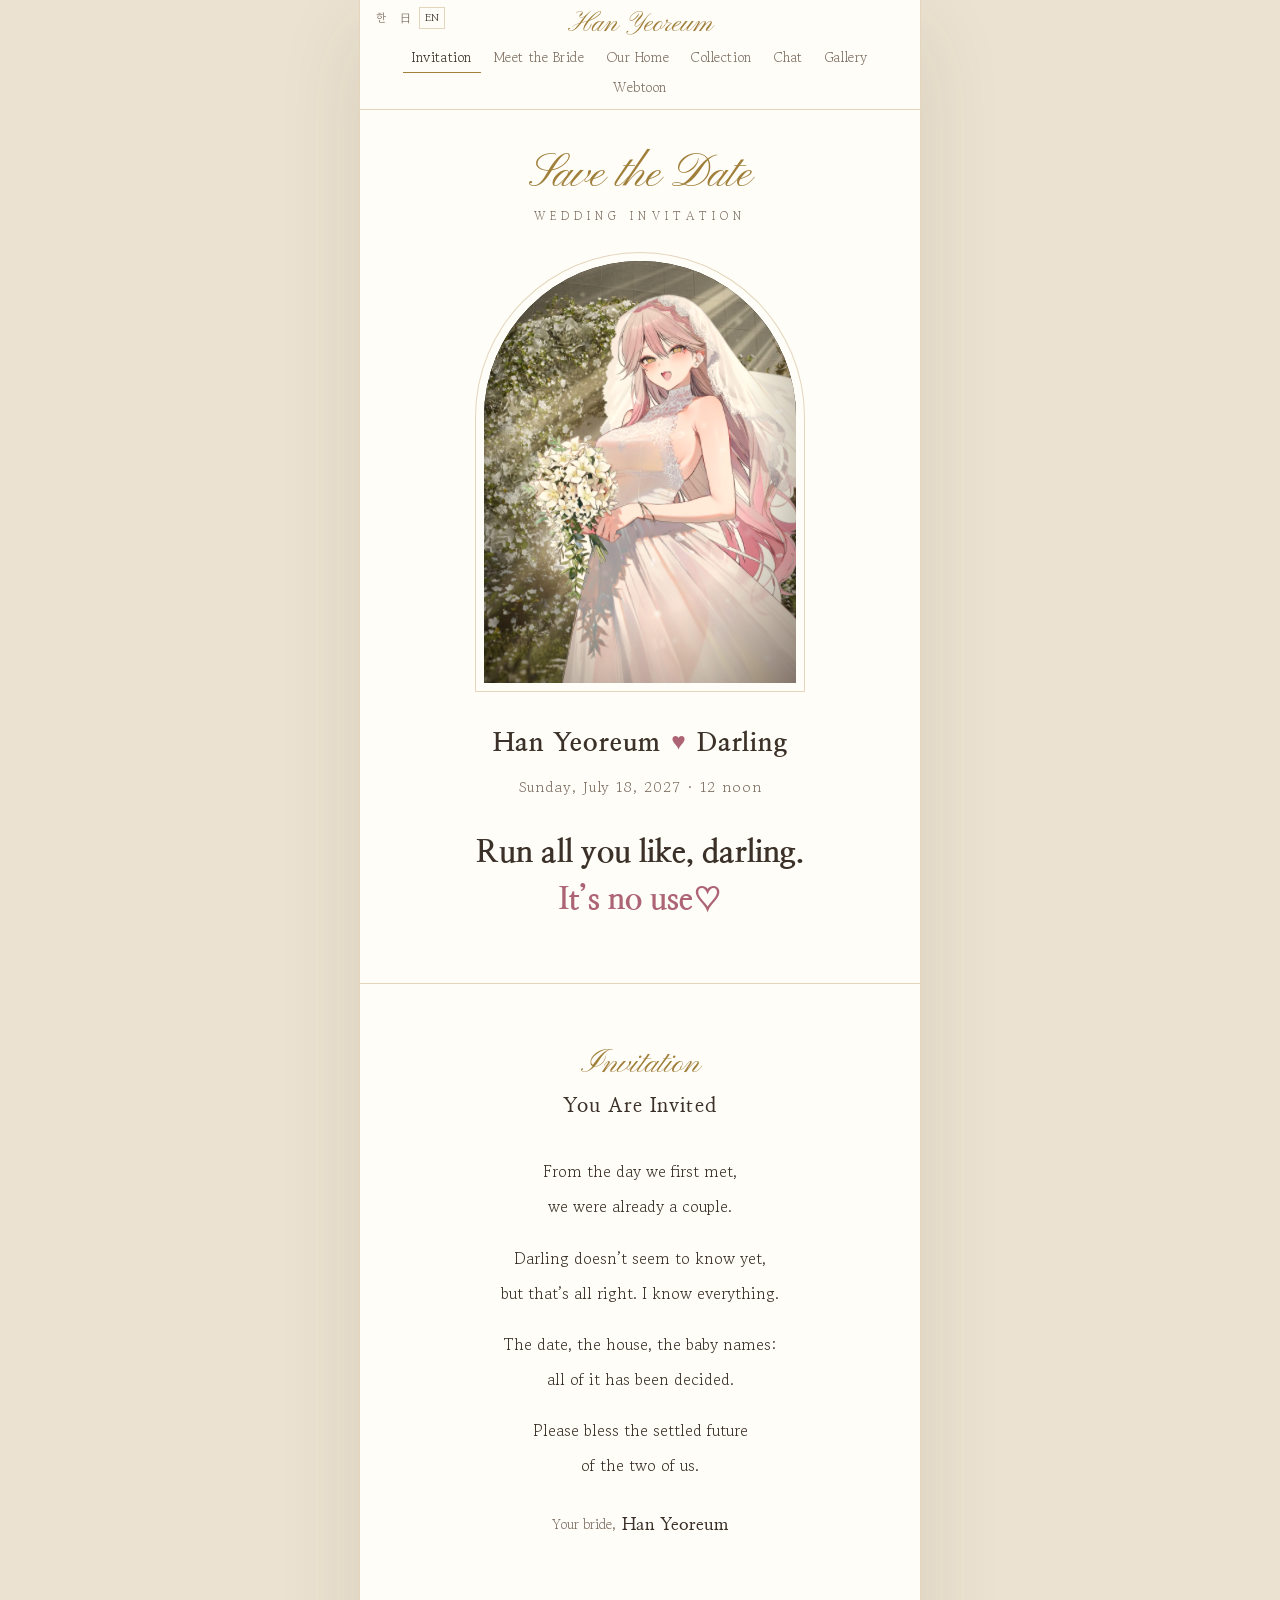
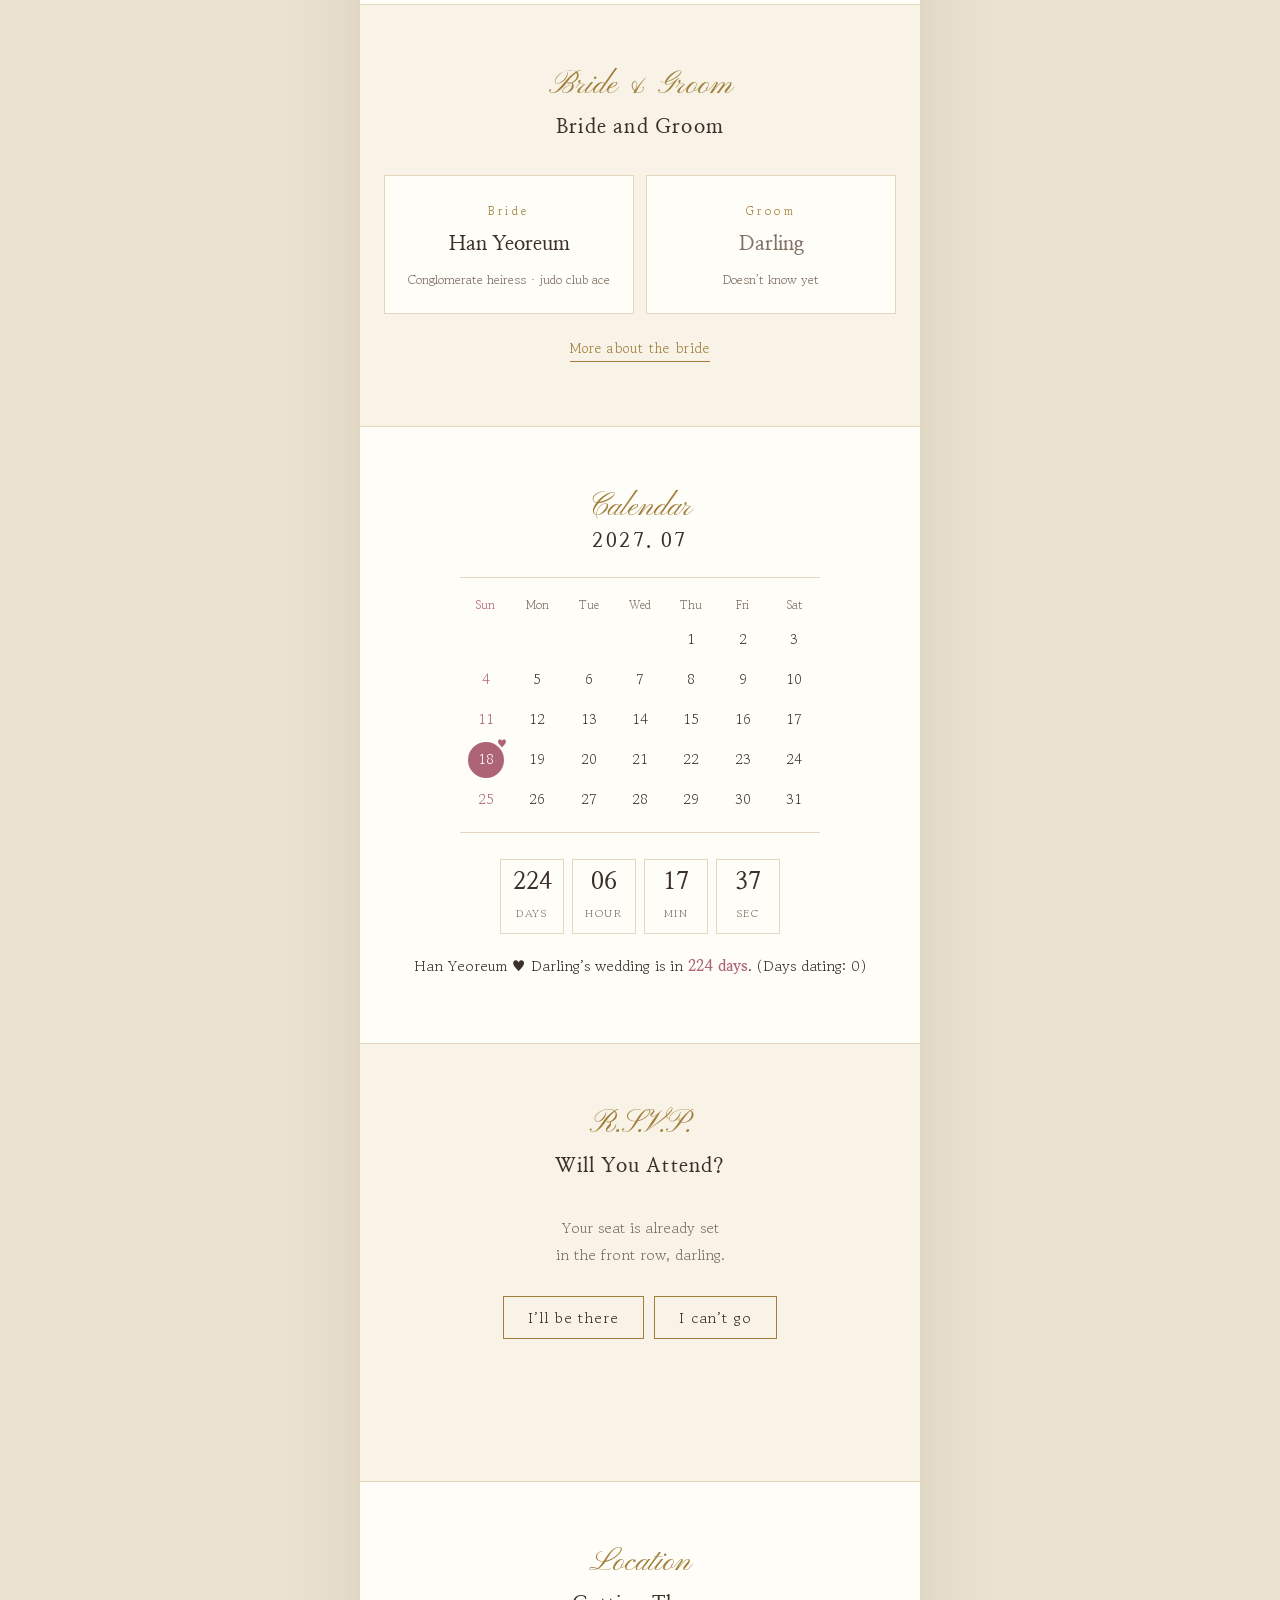
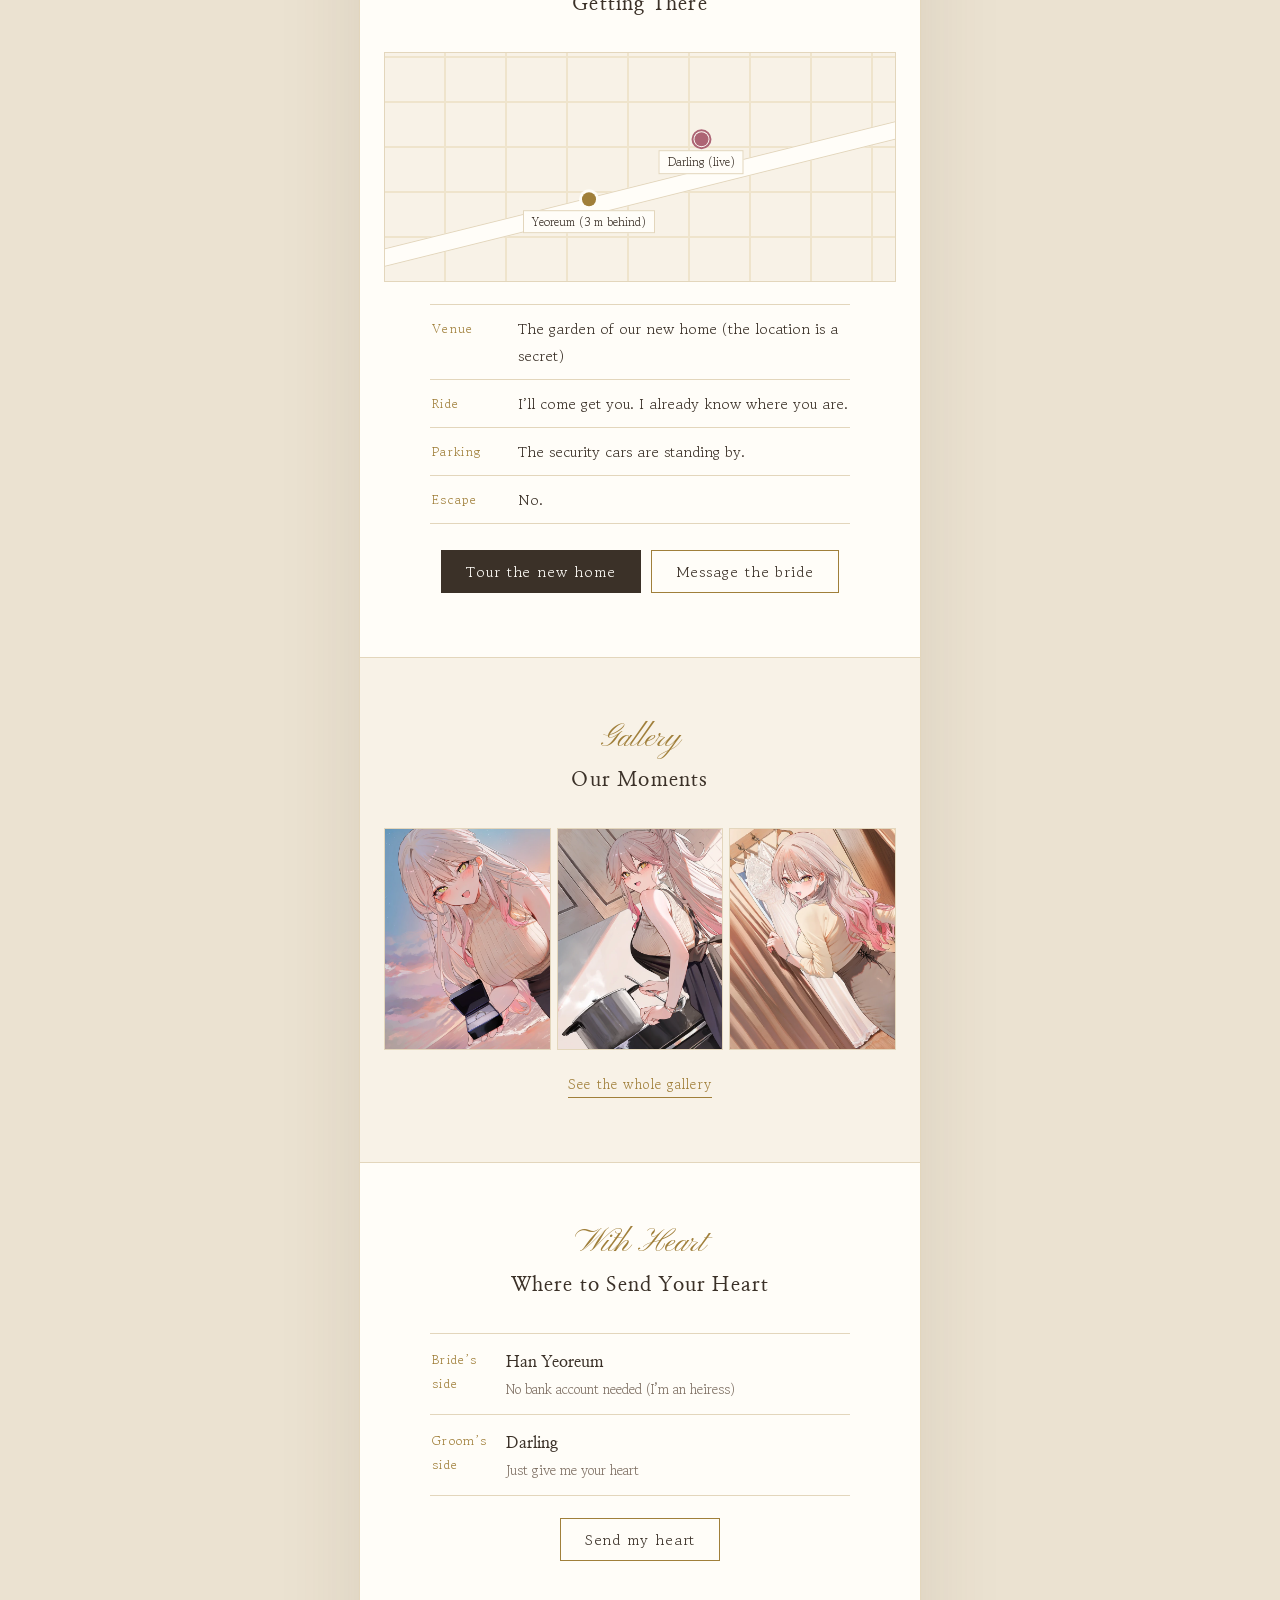
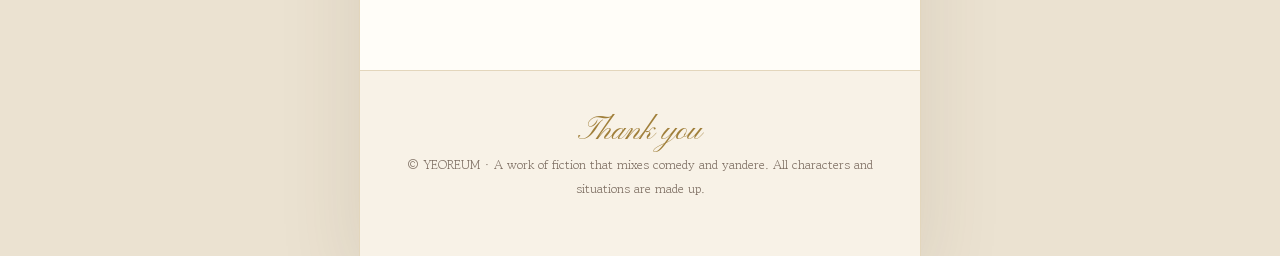
==== commit e5a2bec3: "일본어·영어판 검수 보수: 넘침 수정, 전각 문장부호, 번역 다듬기, 언어별 공유 주소(ja.html, en.html), 카운트다운 날 수 통일 Co-Authored-By: Cla" ====
--- a/index.html
+++ b/index.html
@@ -16,9 +16,9 @@
 <meta name="theme-color" content="#fffdf8">
 <link rel="icon" href="assets/favicon.svg" type="image/svg+xml">
 <link rel="preconnect" href="https://fonts.googleapis.com"><link rel="preconnect" href="https://fonts.gstatic.com" crossorigin><link rel="stylesheet" href="https://fonts.googleapis.com/css2?family=Gowun+Batang:wght@400;700&family=Nanum+Myeongjo:wght@400;700;800&family=Pinyon+Script&display=swap">
-<link rel="stylesheet" href="css/style.css?v=c83e6e22">
-<link rel="stylesheet" href="css/wall.css?v=c83e6e22">
-<script src="js/theme.js?v=c83e6e22"></script>
+<link rel="stylesheet" href="css/style.css?v=5bdc801e">
+<link rel="stylesheet" href="css/wall.css?v=5bdc801e">
+<script src="js/theme.js?v=5bdc801e"></script>
 </head>
 <body>
 <div class="sheet">
@@ -93,10 +93,10 @@
 </main>
 </div>
 <script type="module">
-import './js/common.js?v=c83e6e22';
-import { character as c, gallery, invite, hidden, wall, fmt } from './js/config.js?v=c83e6e22';
-import { mountScene } from './js/wallpaper.js?v=c83e6e22';
-import { onTheme, trigger, isWatch } from './js/hidden.js?v=c83e6e22';
+import './js/common.js?v=5bdc801e';
+import { character as c, gallery, invite, hidden, wall, fmt } from './js/config.js?v=5bdc801e';
+import { mountScene } from './js/wallpaper.js?v=5bdc801e';
+import { onTheme, trigger, isWatch } from './js/hidden.js?v=5bdc801e';
 const $ = (s) => document.getElementById(s);
 const mk = (tag, cls, text) => { const e = document.createElement(tag); if (cls) e.className = cls; if (text != null) e.textContent = text; return e; };
 mountScene($('wall'), wall);          // 표지: 움직이는 신부 일러스트 (누르면 전체 화면)
@@ -130,7 +130,8 @@
 function tick() {
   let ms = Math.max(0, target - Date.now());
   units.forEach(([, size], i) => { const v = Math.floor(ms / size); cells[i].textContent = i ? String(v).padStart(2, '0') : v; ms -= v * size; });
-  const left = Math.ceil((target - Date.now()) / 86400000);
+  const now = new Date();
+  const left = target <= now || now.toDateString() === target.toDateString() ? 0 : Math.max(1, Math.floor((target - now) / 86400000)); // 위 숫자(DAYS)와 같은 값
   const [pre, num, post] = fmt.dday(invite.bride.name, invite.groom.name, left);
   $('dday').replaceChildren(pre, mk('b', '', num), post);
 }
--- a/css/style.css
+++ b/css/style.css
@@ -62,7 +62,7 @@
 .sign b { color: var(--ink); font-family: var(--serif); font-size: 17px; margin-left: 6px; }
 
 /* 신랑 신부 */
-.couple { display: grid; grid-template-columns: 1fr 1fr; gap: 12px; }
+.couple { display: grid; grid-template-columns: repeat(2, minmax(0, 1fr)); gap: 12px; }
 .person { border: 1px solid var(--line); padding: 24px 10px 20px; background: var(--paper); }
 .person small { display: block; font-size: 12px; letter-spacing: .3em; color: var(--gold); }
 .person b { display: block; font-family: var(--serif); font-size: 24px; margin: 4px 0 2px; }
@@ -123,7 +123,7 @@
 .tags { margin-top: 22px; display: flex; flex-wrap: wrap; gap: 6px; justify-content: center; }
 .tags span { font-size: 13px; color: var(--mute); border: 1px solid var(--line); padding: 1px 10px; }
 /* 신부의 표정 */
-.faces { display: grid; grid-template-columns: repeat(3, 1fr); gap: 8px; text-align: left; }
+.faces { display: grid; grid-template-columns: repeat(3, minmax(0, 1fr)); gap: 8px; text-align: left; }
 .faces figure { margin: 0; border: 1px solid var(--line); background: var(--paper); }
 .faces .pic { overflow: hidden; background: #fff; }
 .faces img { width: 100%; aspect-ratio: 1; object-fit: cover; display: block; transform: scale(1.5); }
@@ -132,9 +132,9 @@
 .faces span { display: block; font-size: 12px; line-height: 1.55; color: var(--mute); }
 @media (max-width: 420px) { .faces { grid-template-columns: 1fr 1fr; } }
 :root[data-theme="watch"] .faces img { filter: grayscale(.7) contrast(1.1) brightness(.75); }
-.traits { display: grid; grid-template-columns: 1fr 1fr; gap: 10px; text-align: left; }
+.traits { display: grid; grid-template-columns: repeat(2, minmax(0, 1fr)); gap: 10px; text-align: left; }
 .traits div { border: 1px solid var(--line); border-top: 2px solid var(--gold); padding: 16px 14px; background: var(--paper); }
-.traits b { display: block; font-family: var(--serif); font-size: 17px; color: var(--rose); margin-bottom: 4px; }
+.traits b { display: block; overflow-wrap: anywhere; font-family: var(--serif); font-size: 17px; color: var(--rose); margin-bottom: 4px; }
 .traits p { font-size: 14px; color: var(--mute); line-height: 1.7; }
 .trans { max-width: 380px; margin: 0 auto; display: grid; gap: 2px; }
 .trans div { display: flex; align-items: baseline; gap: 8px; padding: 6px 0; }
@@ -302,3 +302,8 @@
 :root:lang(ja) body { word-break: normal; line-break: strict; }
 @supports (word-break: auto-phrase) { :root:lang(ja) body { word-break: auto-phrase; } }
 :root:lang(en) .sec h2 { letter-spacing: .06em; }
+/* 영어: 긴 낱말이 칸을 넘지 않게 */
+:root:lang(en) .names { letter-spacing: .03em; gap: 10px; font-size: clamp(21px, 6.6vw, 26px); }
+:root:lang(en) .person b, :root:lang(ja) .person b { font-size: clamp(15px, 4.9vw, 20px); }
+:root:lang(ja) .faces span { word-break: normal; overflow-wrap: anywhere; }
+:root:lang(en) .way div { grid-template-columns: 76px 1fr; }
